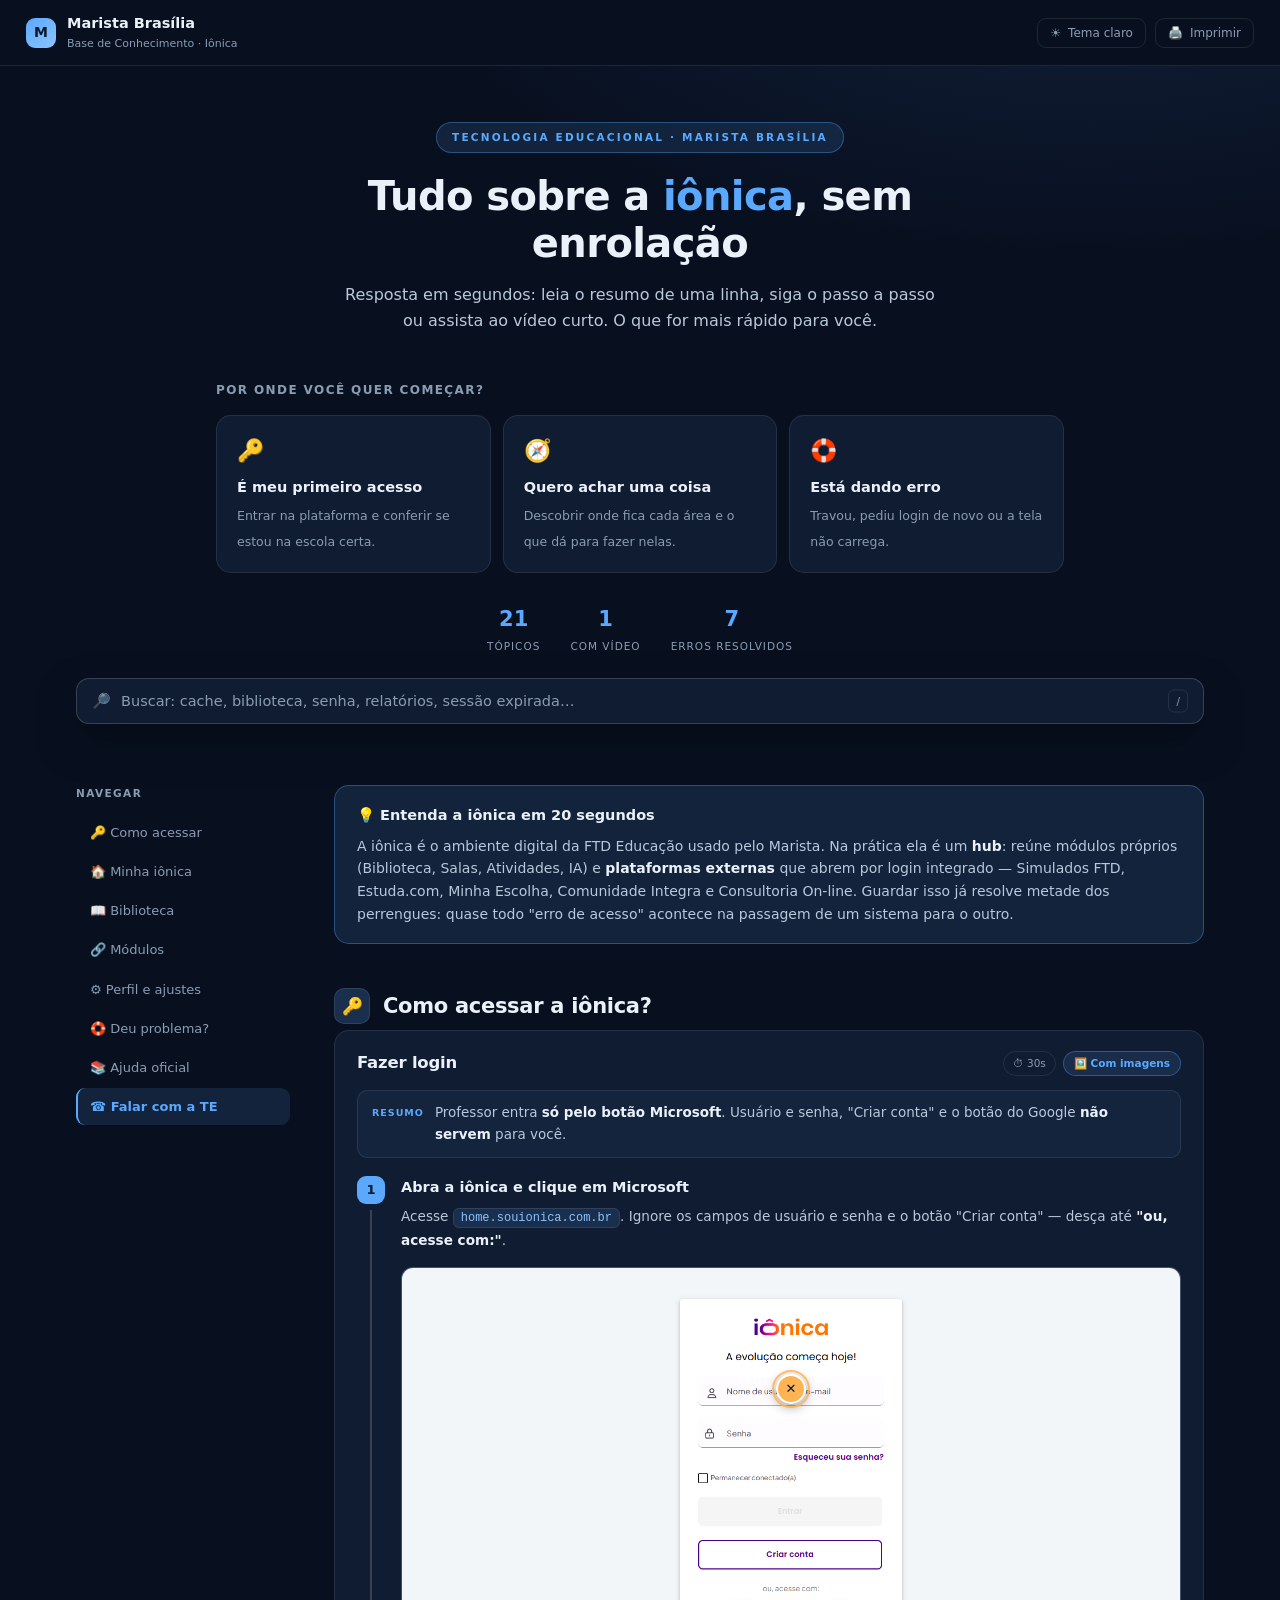
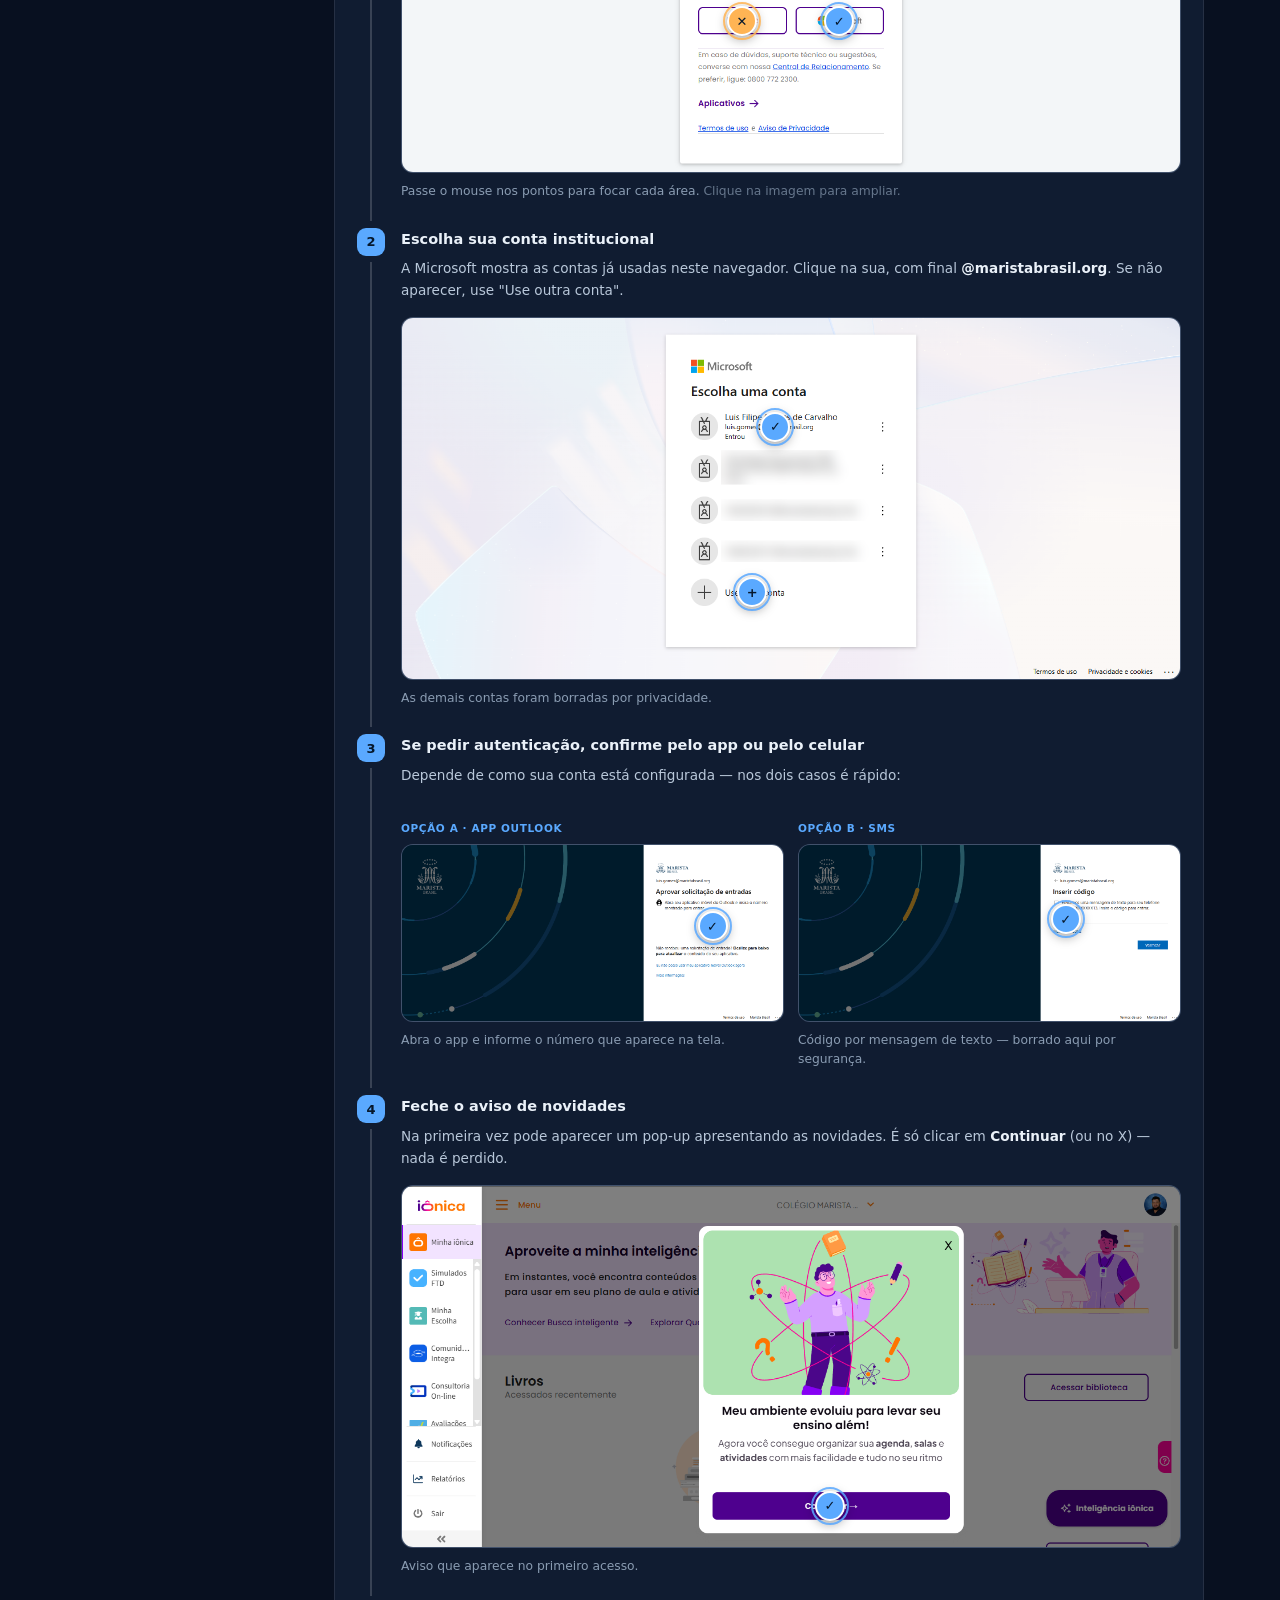
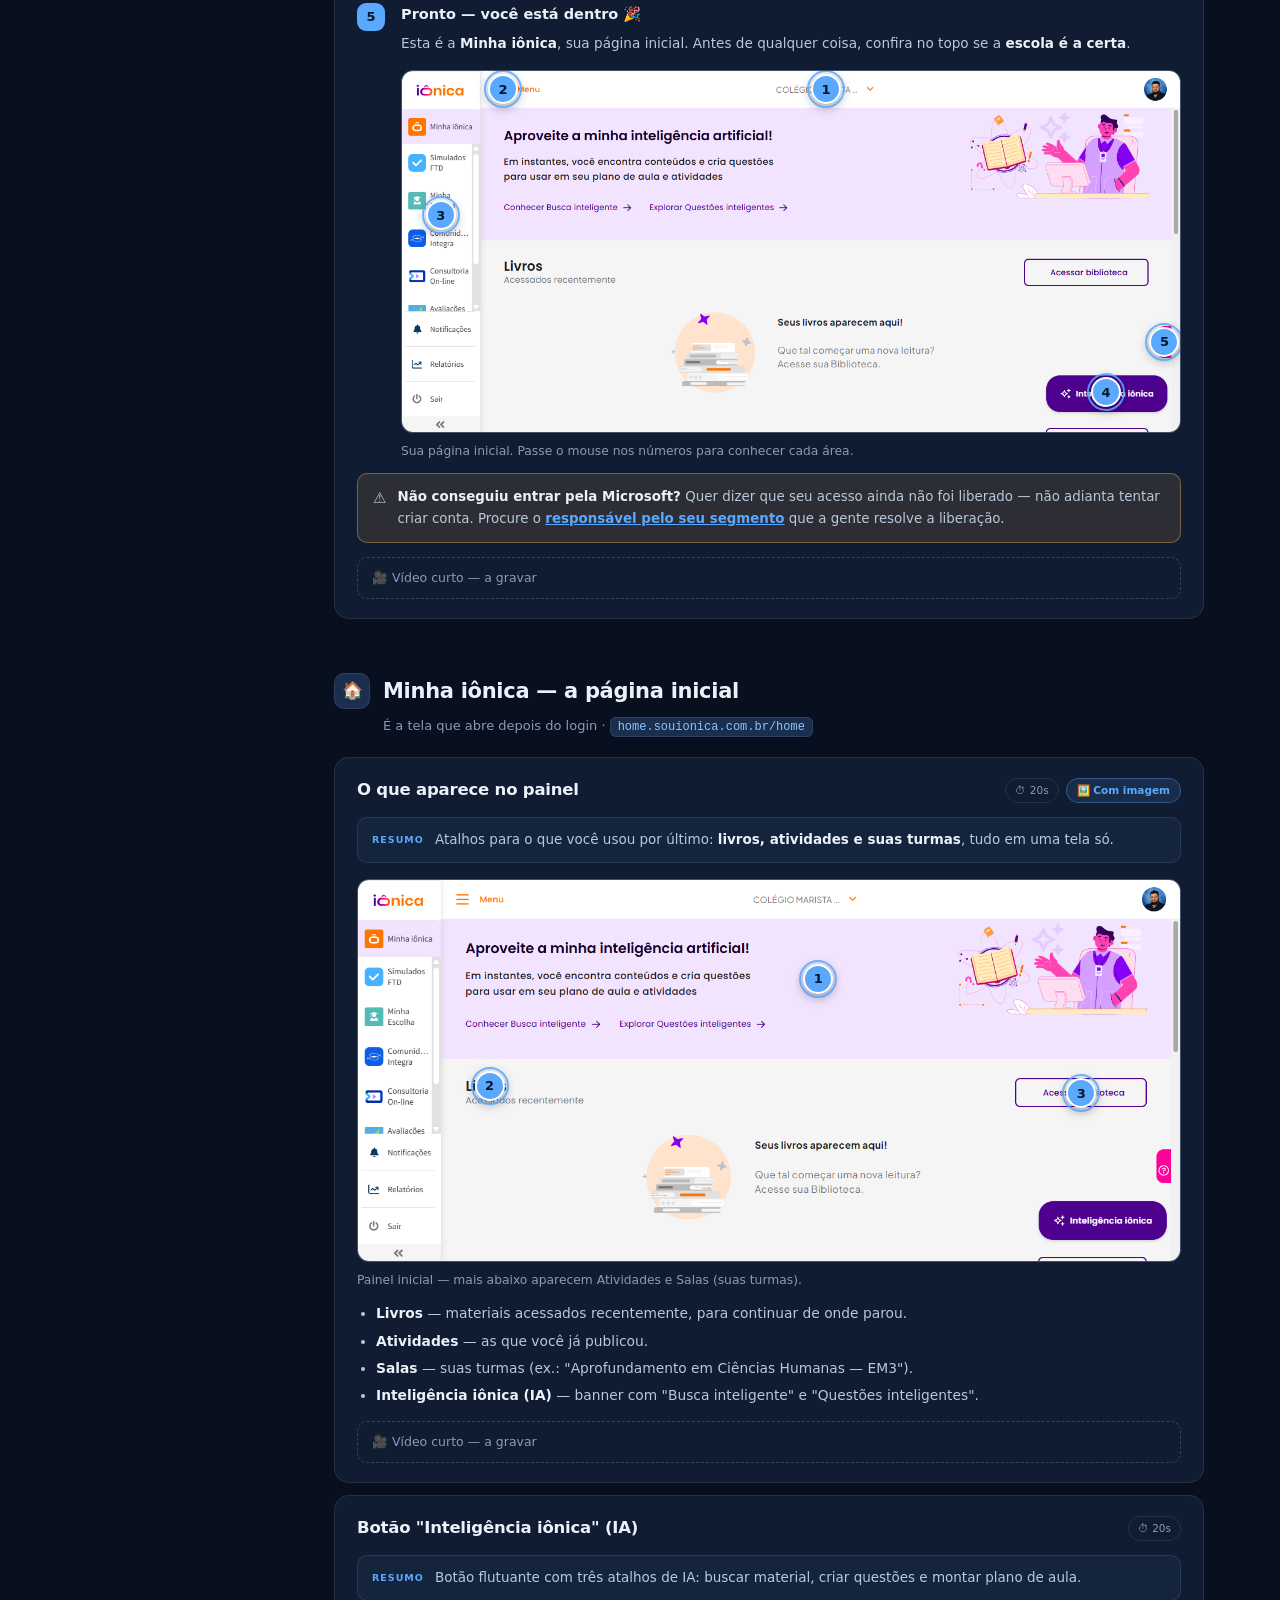
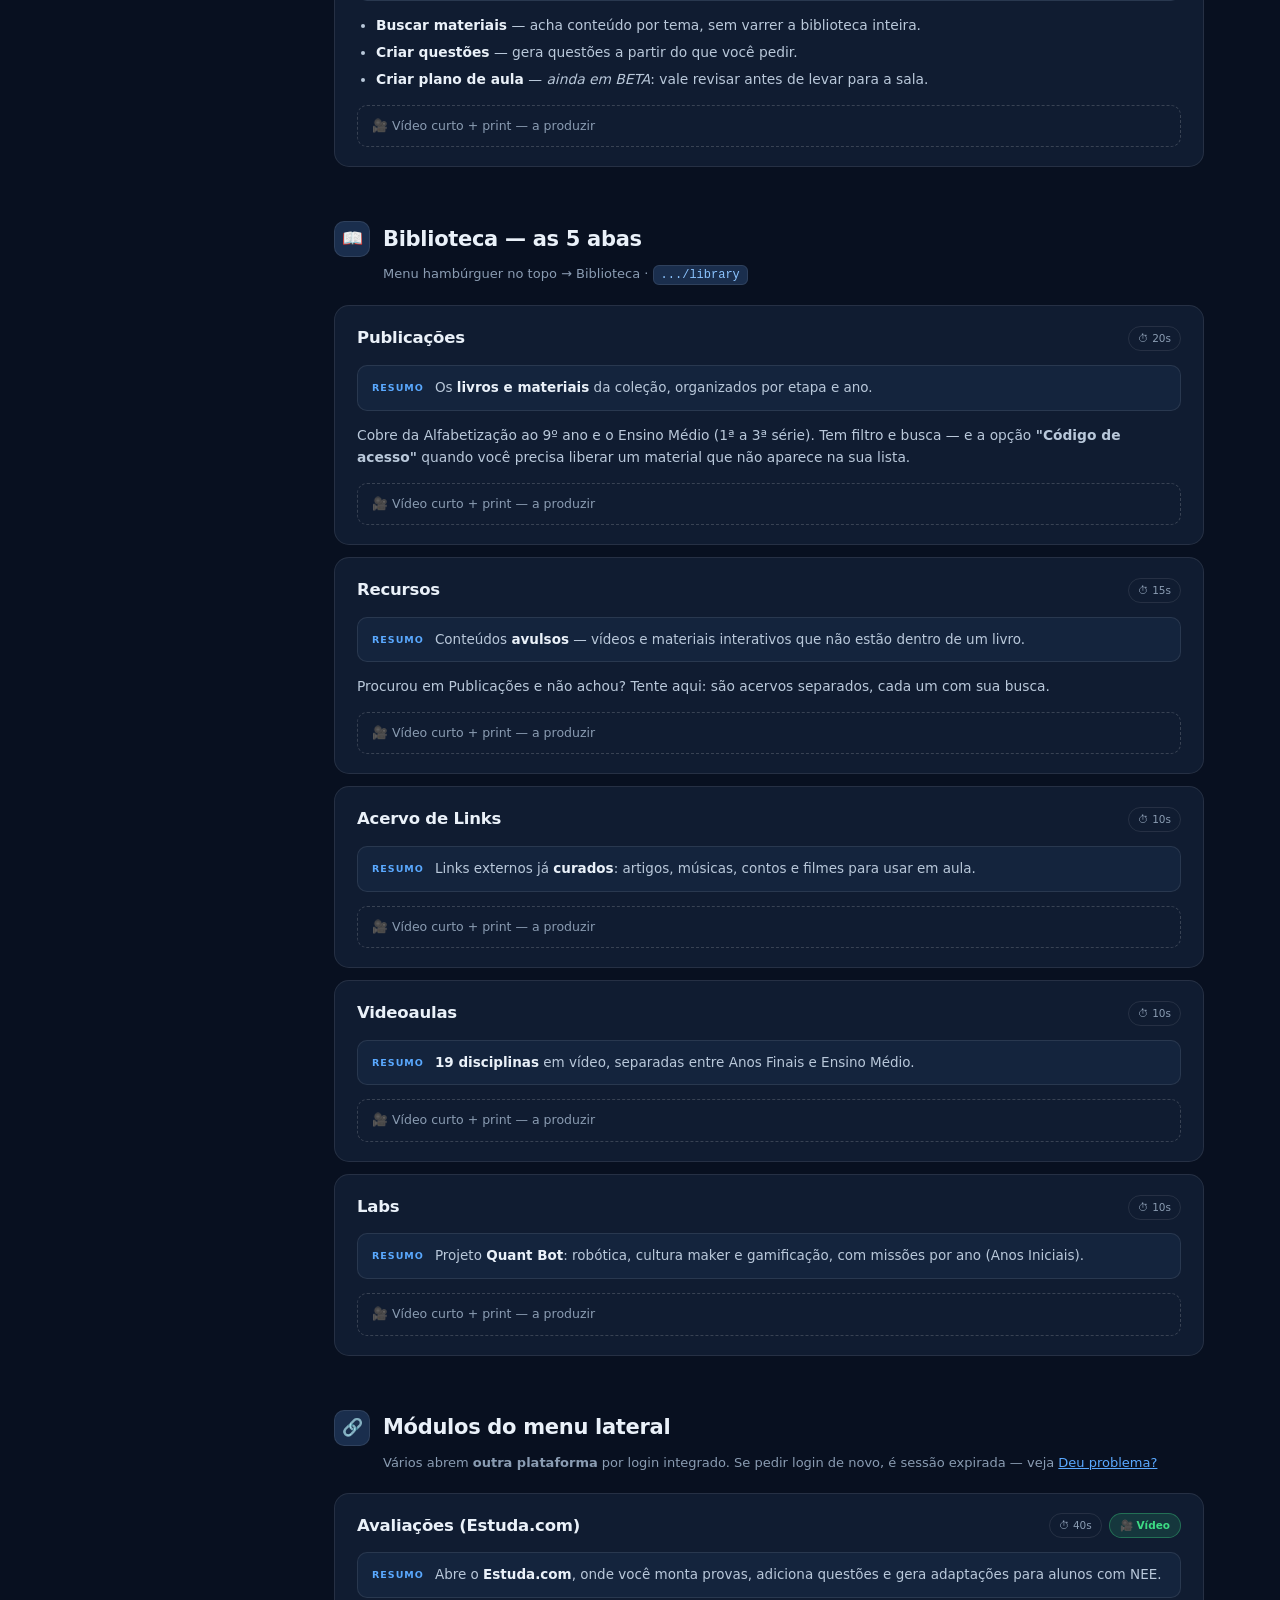
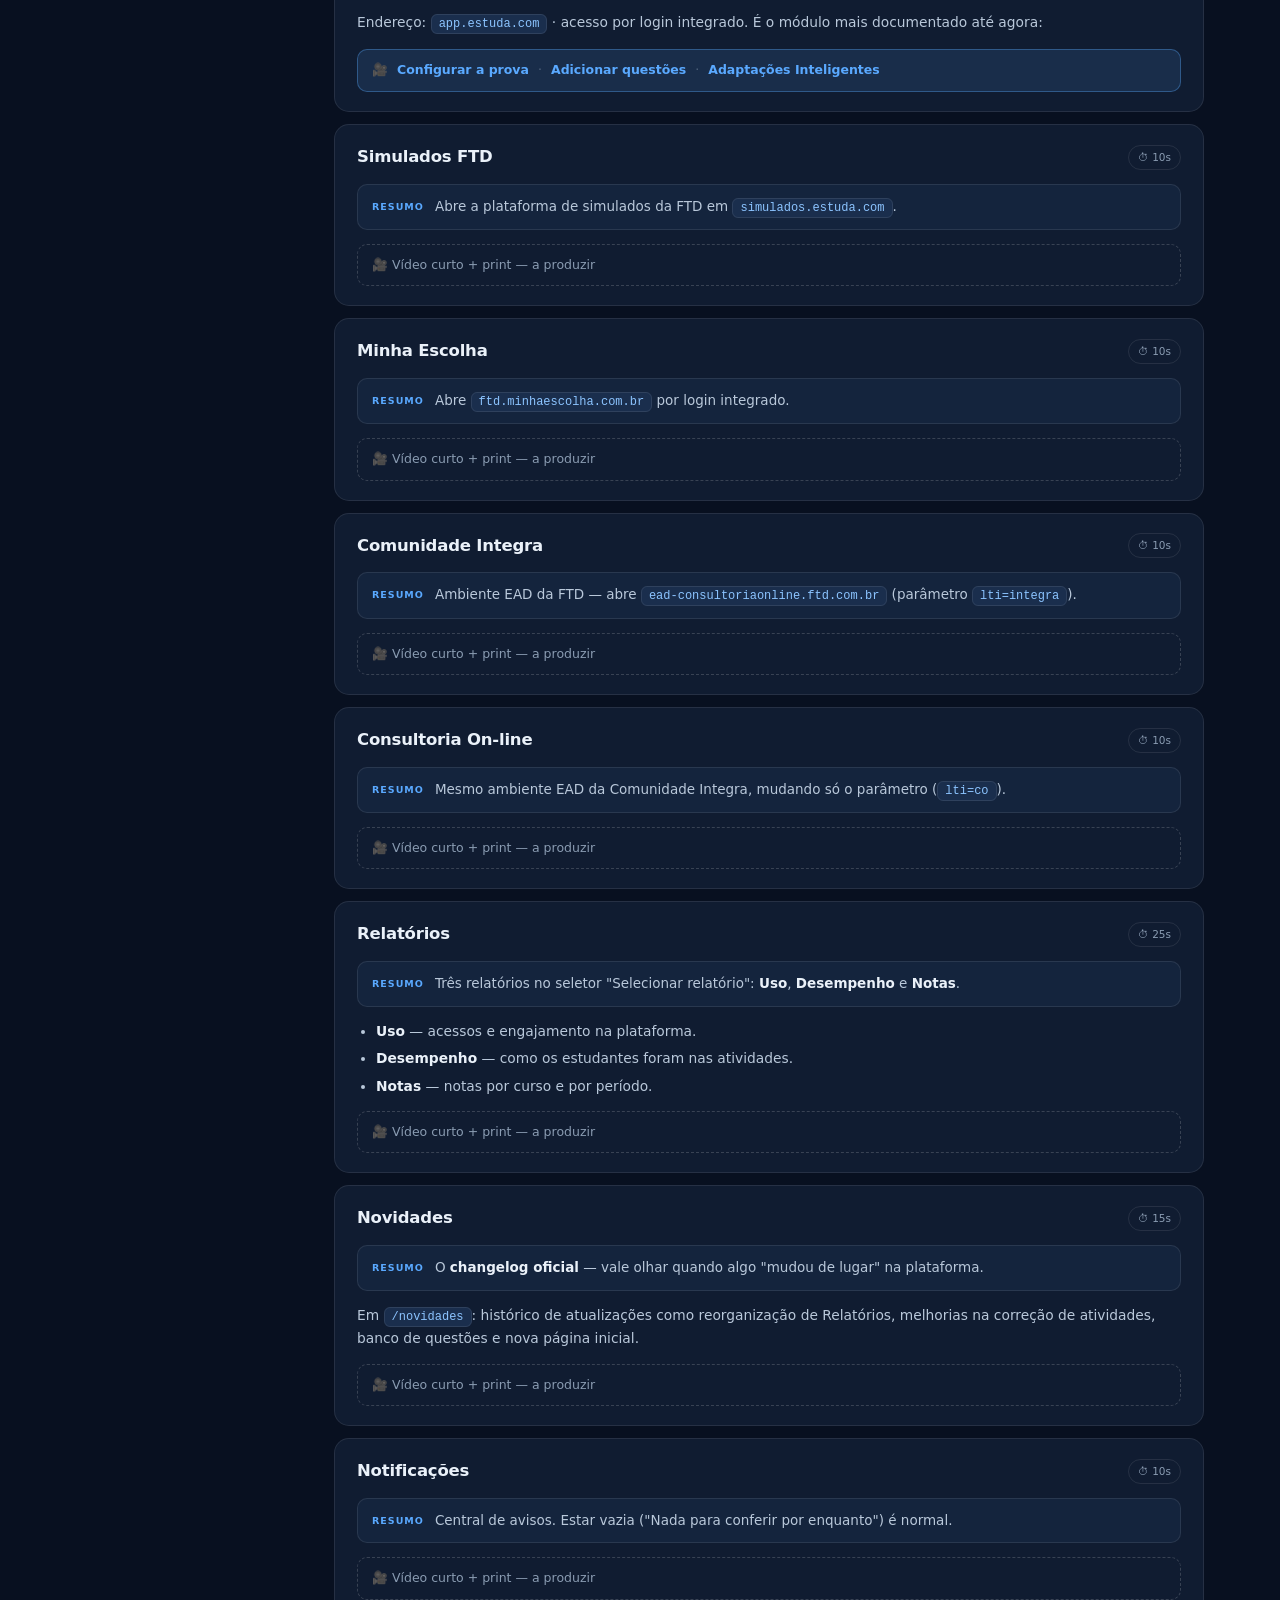
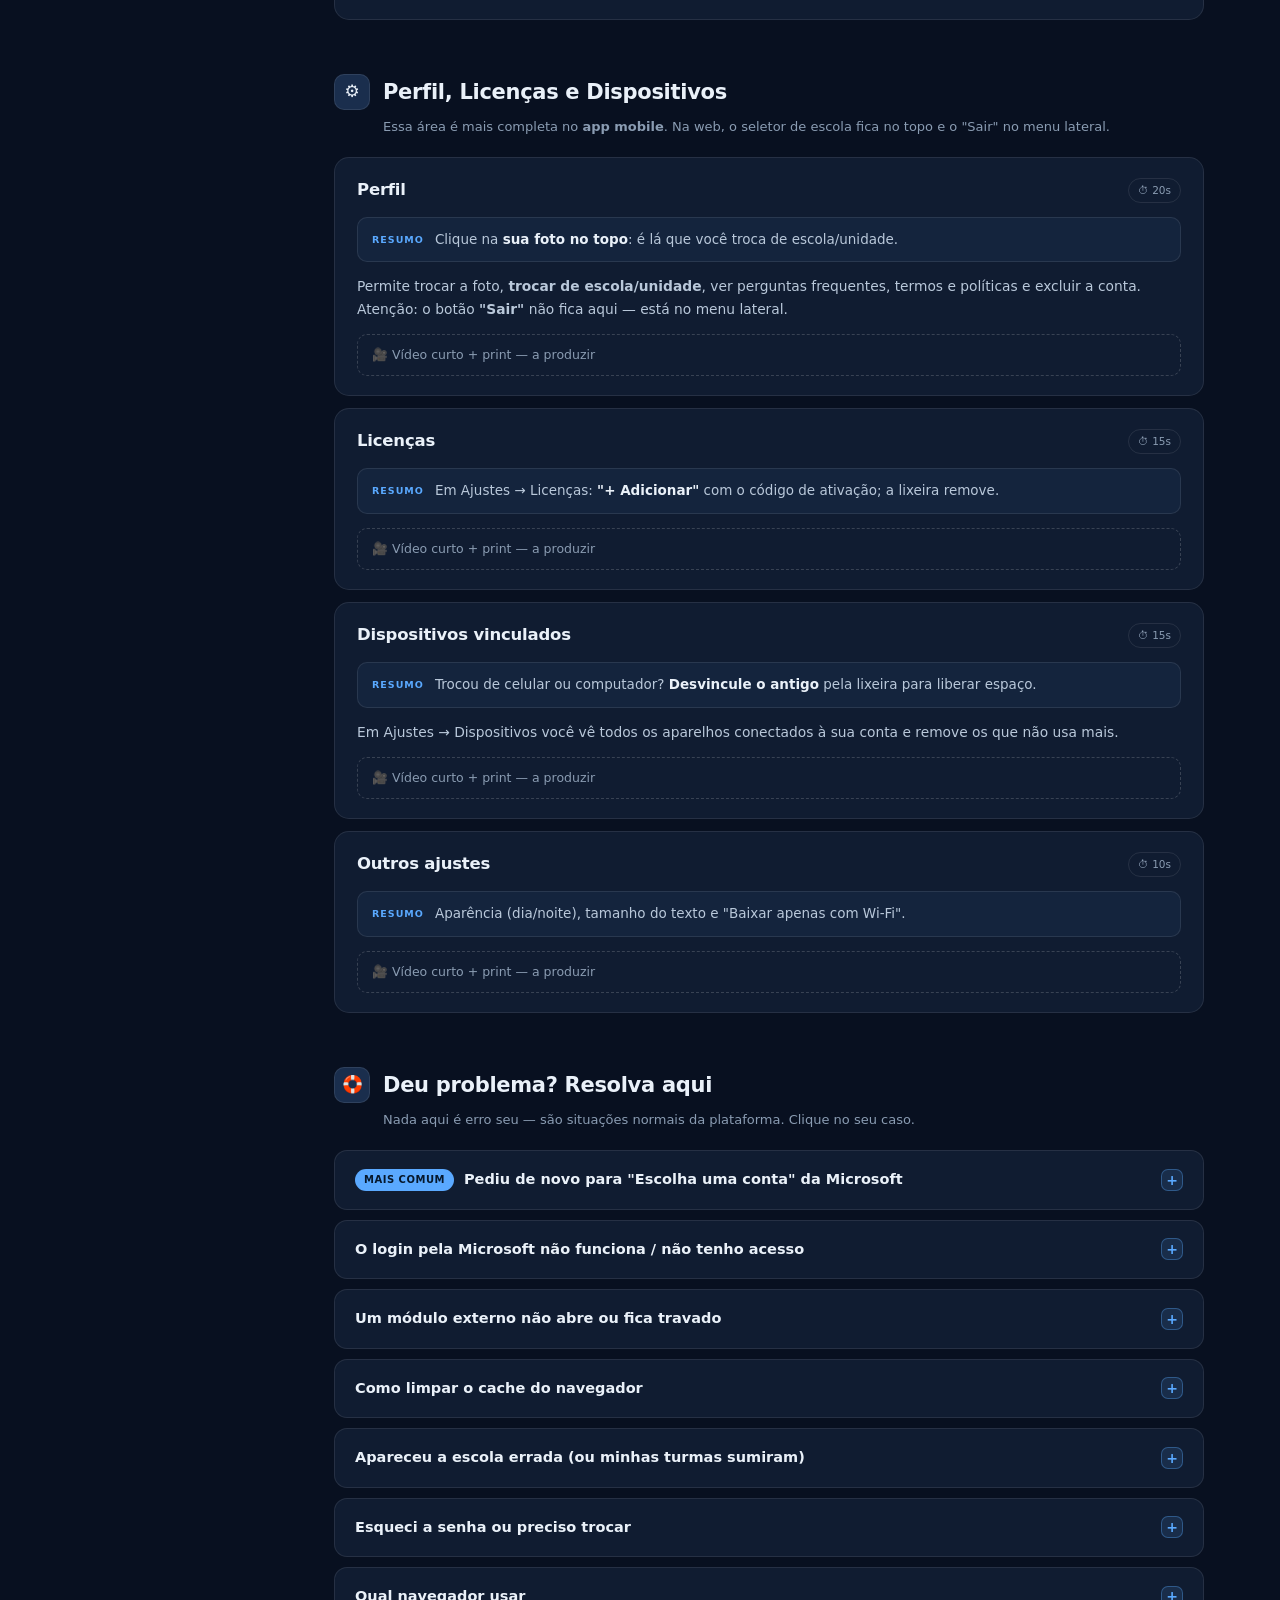
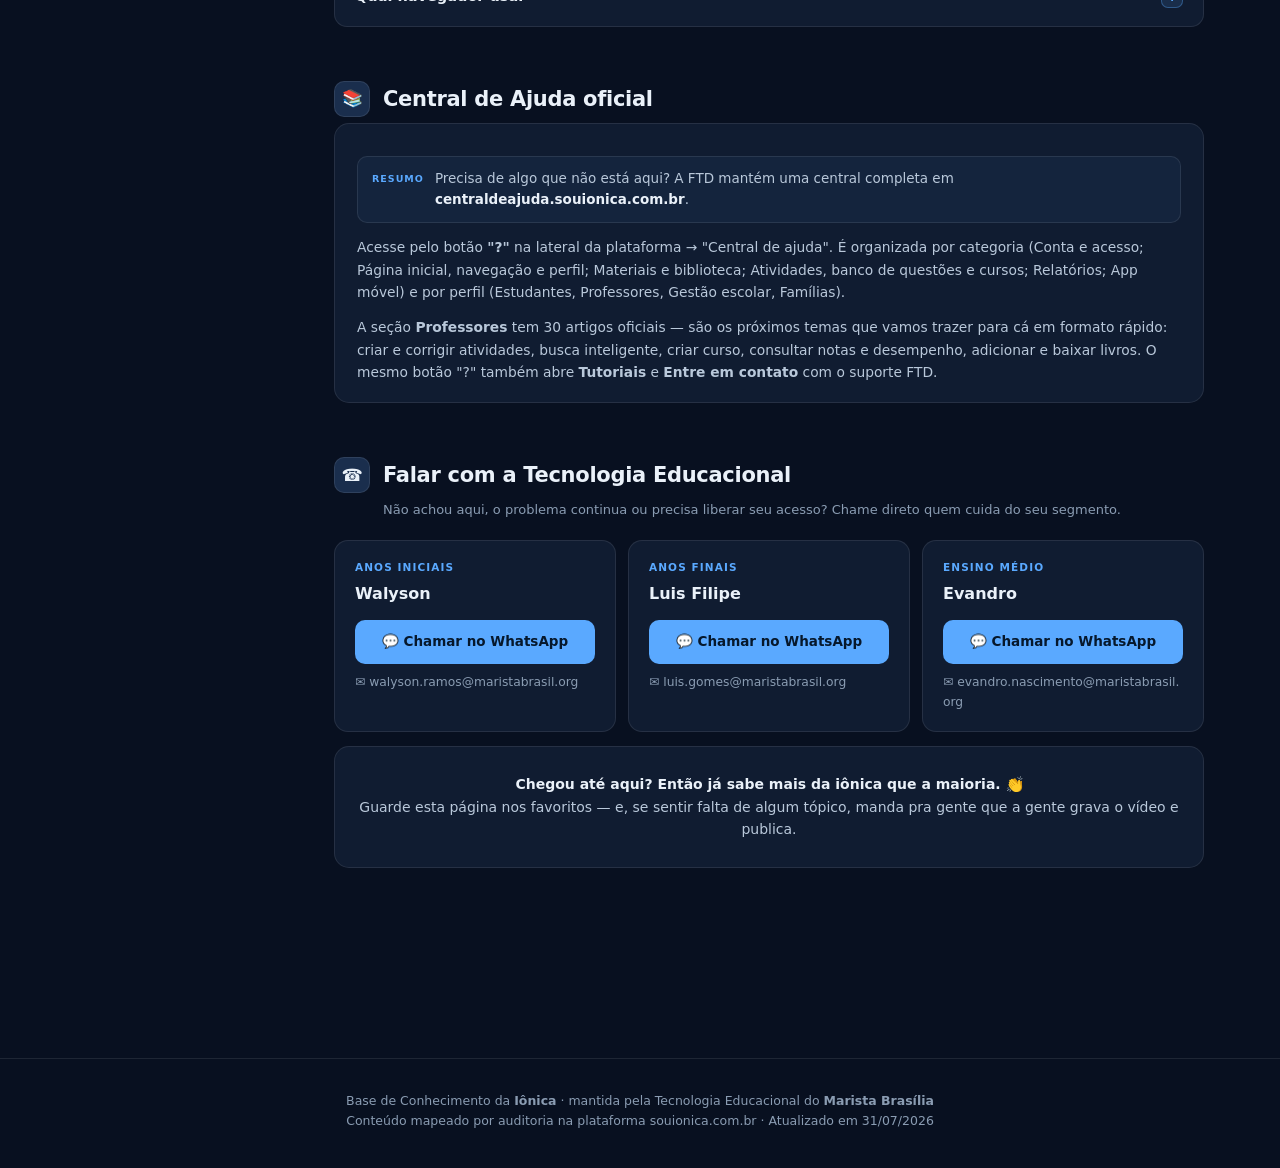
==== index.html @ 89446536 "Base de conhecimento da iônica — Marista Brasília Site estático (index.html + img/) com guia rápido " ====
<!DOCTYPE html>
<html lang="pt-br" data-theme="dark">
<head>
<meta charset="UTF-8">
<meta name="viewport" content="width=device-width, initial-scale=1.0">
<title>Base de Conhecimento — Iônica | Marista Brasília</title>
<meta name="description" content="Guia rápido da plataforma Iônica para professores do Marista Brasília: como acessar, o que tem em cada área e como resolver os problemas mais comuns.">
<meta property="og:title" content="Base de Conhecimento — Iônica | Marista Brasília">
<meta property="og:description" content="Resposta em segundos: resumo, passo a passo ou vídeo curto.">
<meta property="og:type" content="website">
<link rel="icon" href="data:image/svg+xml,<svg xmlns='http://www.w3.org/2000/svg' viewBox='0 0 100 100'><rect width='100' height='100' rx='22' fill='%235aa9ff'/><text y='72' x='50' font-size='58' text-anchor='middle' font-family='Arial' font-weight='bold' fill='%2306182c'>M</text></svg>">
<style>
  :root[data-theme="dark"]{
    --bg:#081020; --bg-glow:#12203a;
    --surface:#101c31; --surface-2:#14243d; --surface-3:#1a2e4d;
    --border:rgba(255,255,255,.09); --border-strong:rgba(255,255,255,.17);
    --text:#eaf1f9; --text-dim:#b9c8da; --muted:#8a9cb2;
    --accent:#5aa9ff; --accent-strong:#8cc4ff;
    --accent-soft:rgba(90,169,255,.12); --accent-line:rgba(90,169,255,.35);
    --ok:#3ddc84; --ok-soft:rgba(61,220,132,.14); --ok-line:rgba(61,220,132,.35);
    --warn:#ffb454; --warn-soft:rgba(255,180,84,.12); --warn-line:rgba(255,180,84,.38);
    --shadow:0 18px 40px rgba(0,0,0,.35); --on-accent:#06182c;
  }
  :root[data-theme="light"]{
    --bg:#eef3fa; --bg-glow:#dce9f8;
    --surface:#ffffff; --surface-2:#f6fafd; --surface-3:#e9f1fa;
    --border:#dae4f0; --border-strong:#bed0e4;
    --text:#0d2140; --text-dim:#33506f; --muted:#5c748f;
    --accent:#1a5fad; --accent-strong:#0f4a8f;
    --accent-soft:rgba(26,95,173,.09); --accent-line:rgba(26,95,173,.3);
    --ok:#0f7a45; --ok-soft:rgba(15,122,69,.1); --ok-line:rgba(15,122,69,.3);
    --warn:#a35b00; --warn-soft:rgba(163,91,0,.09); --warn-line:rgba(163,91,0,.3);
    --shadow:0 12px 30px rgba(19,48,86,.1); --on-accent:#ffffff;
  }

  *{box-sizing:border-box;}
  html{scroll-behavior:smooth;}
  body{
    margin:0; font-family:'Segoe UI',system-ui,-apple-system,'Helvetica Neue',Arial,sans-serif;
    background:var(--bg); background-image:radial-gradient(1100px 520px at 85% -8%, var(--bg-glow) 0%, transparent 62%);
    background-attachment:fixed; color:var(--text); line-height:1.62; -webkit-font-smoothing:antialiased;
  }
  a{color:var(--accent);}
  ::selection{background:var(--accent-soft);}
  .skip{position:absolute; left:-9999px; top:0; background:var(--accent); color:var(--on-accent); padding:10px 16px; border-radius:0 0 8px 0; z-index:200;}
  .skip:focus{left:0;}
  #progress{position:fixed; top:0; left:0; height:3px; width:0; background:linear-gradient(90deg,var(--accent),var(--accent-strong)); z-index:120; transition:width .1s linear;}

  /* TOPBAR */
  .topbar{position:sticky; top:0; z-index:80; display:flex; align-items:center; justify-content:space-between; gap:16px; padding:12px 26px; background:var(--bg); border-bottom:1px solid var(--border);}
  .brand{display:flex; align-items:center; gap:11px; font-weight:700; font-size:14.5px;}
  .brand .mark{width:30px; height:30px; border-radius:9px; flex-shrink:0; background:linear-gradient(140deg,var(--accent),var(--accent-strong)); display:flex; align-items:center; justify-content:center; color:var(--on-accent); font-size:14px; font-weight:800;}
  .brand small{display:block; font-weight:500; font-size:11px; color:var(--muted);}
  .topbar-right{display:flex; align-items:center; gap:9px;}
  .ghost-btn{display:inline-flex; align-items:center; gap:7px; background:transparent; border:1px solid var(--border); color:var(--muted); border-radius:9px; padding:7px 12px; font-size:12px; cursor:pointer; text-decoration:none; transition:.18s; font-family:inherit; white-space:nowrap;}
  .ghost-btn:hover{border-color:var(--accent-line); color:var(--text);}
  @media(max-width:700px){ .ghost-btn .lbl-txt{display:none;} }

  /* HERO */
  header.hero{padding:56px 26px 10px; text-align:center; max-width:820px; margin:0 auto;}
  .kicker{display:inline-block; font-size:10.5px; letter-spacing:2.2px; text-transform:uppercase; font-weight:700; color:var(--accent); border:1px solid var(--accent-line); padding:6px 15px; border-radius:30px; background:var(--accent-soft); margin-bottom:20px;}
  h1.title{font-size:clamp(28px,4.4vw,40px); line-height:1.18; margin:0 0 14px; letter-spacing:-.6px; font-weight:750;}
  h1.title em{font-style:normal; color:var(--accent);}
  .subtitle{color:var(--text-dim); font-size:16px; max-width:590px; margin:0 auto;}

  .triage{max-width:900px; margin:38px auto 0; padding:0 26px;}
  .triage-q{font-size:12px; text-transform:uppercase; letter-spacing:1.4px; color:var(--muted); font-weight:700; margin-bottom:14px;}
  .triage-grid{display:grid; grid-template-columns:repeat(3,1fr); gap:12px;}
  @media(max-width:760px){.triage-grid{grid-template-columns:1fr;}}
  .triage-card{display:block; text-align:left; text-decoration:none; cursor:pointer; background:var(--surface); border:1px solid var(--border); border-radius:15px; padding:18px 20px; transition:.18s; font-family:inherit; color:var(--text);}
  .triage-card:hover{border-color:var(--accent); transform:translateY(-2px); box-shadow:var(--shadow);}
  .triage-card .ico{font-size:22px; display:block; margin-bottom:9px;}
  .triage-card b{display:block; font-size:14.5px; margin-bottom:3px;}
  .triage-card span{font-size:12.5px; color:var(--muted); line-height:1.5;}
  .stats{display:flex; gap:30px; justify-content:center; margin:34px auto 0; flex-wrap:wrap;}
  .stat{text-align:center;}
  .stat b{display:block; font-size:21px; font-weight:750; color:var(--accent); line-height:1.2;}
  .stat span{font-size:10.5px; color:var(--muted); text-transform:uppercase; letter-spacing:1px;}

  /* SEARCH */
  .search-sticky{position:sticky; top:55px; z-index:70; padding:20px 0 12px; background:var(--bg); border-bottom:1px solid transparent;}
  .search-sticky.stuck{border-bottom-color:var(--border);}
  .search-inner{max-width:1180px; margin:0 auto; padding:0 26px; position:relative;}
  #search{width:100%; padding:14px 46px 14px 44px; border-radius:13px; border:1px solid var(--border-strong); background:var(--surface); color:var(--text); font-size:14.5px; font-family:inherit; outline:none; transition:.18s; box-shadow:var(--shadow);}
  #search::placeholder{color:var(--muted);}
  #search:focus{border-color:var(--accent); box-shadow:0 0 0 3px var(--accent-soft);}
  .search-icon{position:absolute; left:42px; top:50%; transform:translateY(-50%); font-size:15px; opacity:.6; pointer-events:none;}
  .search-hint{position:absolute; right:42px; top:50%; transform:translateY(-50%); font-size:10.5px; color:var(--muted); border:1px solid var(--border); border-radius:6px; padding:2px 7px; pointer-events:none;}
  .search-status{max-width:1180px; margin:8px auto 0; padding:0 26px; font-size:12.5px; color:var(--muted); min-height:18px;}

  /* LAYOUT */
  .layout{max-width:1180px; margin:22px auto 0; padding:0 26px 110px; display:grid; grid-template-columns:214px 1fr; gap:44px; align-items:start;}
  @media(max-width:900px){.layout{grid-template-columns:1fr; gap:0;}}
  nav.sidenav{position:sticky; top:138px;}
  @media(max-width:900px){
    nav.sidenav{position:static; margin-bottom:34px; display:grid; grid-template-columns:repeat(2,1fr); gap:8px;}
    nav.sidenav .nav-label{display:none;}
  }
  .nav-label{font-size:10.5px; text-transform:uppercase; letter-spacing:1.4px; color:var(--muted); font-weight:700; margin-bottom:12px;}
  nav.sidenav a{display:flex; align-items:center; gap:9px; padding:8px 12px; border-radius:9px; text-decoration:none; color:var(--muted); font-size:13px; transition:.16s; margin-bottom:2px; border-left:2px solid transparent;}
  nav.sidenav a:hover{color:var(--text); background:var(--surface);}
  nav.sidenav a.active{color:var(--accent); background:var(--accent-soft); border-left-color:var(--accent); font-weight:600;}
  @media(max-width:900px){ nav.sidenav a{background:var(--surface); border:1px solid var(--border); border-left-width:1px; justify-content:center; text-align:center; font-size:12px; margin:0;} }

  .callout{background:var(--accent-soft); border:1px solid var(--accent-line); border-radius:15px; padding:18px 22px; font-size:14px; margin-bottom:44px; color:var(--text-dim);}
  .callout b{color:var(--text);}
  .callout .ttl{display:flex; align-items:center; gap:8px; font-weight:700; color:var(--text); margin-bottom:7px; font-size:14.5px;}

  /* SECTIONS */
  section.topic-group{margin-bottom:54px; scroll-margin-top:150px;}
  .group-head{display:flex; align-items:center; gap:13px; margin-bottom:6px;}
  .group-head .badge{width:36px; height:36px; border-radius:10px; flex-shrink:0; background:var(--surface-3); border:1px solid var(--border); display:flex; align-items:center; justify-content:center; font-size:17px;}
  .group-head h2{margin:0; font-size:21px; letter-spacing:-.3px; font-weight:700;}
  .group-sub{color:var(--muted); font-size:13px; margin:6px 0 20px 49px;}
  @media(max-width:640px){.group-sub{margin-left:0;}}

  /* ENTRY */
  .entry{background:var(--surface); border:1px solid var(--border); border-radius:15px; padding:19px 22px; margin-bottom:12px; transition:.18s; scroll-margin-top:150px; position:relative;}
  .entry:hover{border-color:var(--border-strong);}
  .entry:target{border-color:var(--accent); box-shadow:0 0 0 3px var(--accent-soft);}
  .entry-top{display:flex; align-items:center; justify-content:space-between; gap:12px; flex-wrap:wrap;}
  .entry-top h3{margin:0; font-size:16.5px; font-weight:650; letter-spacing:-.2px; display:flex; align-items:center; gap:8px;}
  .anchor{opacity:0; text-decoration:none; color:var(--muted); font-size:13px; transition:.15s; font-weight:400; cursor:pointer;}
  .entry:hover .anchor{opacity:.5;}
  .anchor:hover{opacity:1 !important; color:var(--accent);}
  .meta-tags{display:flex; align-items:center; gap:7px; flex-wrap:wrap;}
  .time{font-size:10.5px; color:var(--muted); border:1px solid var(--border); border-radius:20px; padding:3px 9px; white-space:nowrap;}
  .status{font-size:10px; font-weight:700; padding:3px 9px; border-radius:20px; white-space:nowrap; text-transform:uppercase; letter-spacing:.5px; background:var(--ok-soft); color:var(--ok); border:1px solid var(--ok-line);}
  .status.video{background:var(--accent-soft); color:var(--accent); border-color:var(--accent-line);}
  .status.img{background:var(--accent-soft); color:var(--accent); border-color:var(--accent-line);}
  /* chip de formato: diz o que a pessoa vai encontrar, não status interno */
  .fmt{font-size:10.5px; font-weight:650; padding:3px 10px; border-radius:20px; white-space:nowrap; background:var(--accent-soft); color:var(--accent); border:1px solid var(--accent-line);}
  .fmt.vid{background:var(--ok-soft); color:var(--ok); border-color:var(--ok-line);}

  /* ---------- FLUXO PASSO A PASSO COM IMAGEM ---------- */
  .flow{margin:18px 0 0; counter-reset:fl;}
  .flow-step{position:relative; padding:0 0 24px 44px; counter-increment:fl;}
  .flow-step:last-child{padding-bottom:0;}
  .flow-step::before{
    content:counter(fl); position:absolute; left:0; top:0; width:28px; height:28px; border-radius:9px;
    background:var(--accent); color:var(--on-accent); font-size:13px; font-weight:800;
    display:flex; align-items:center; justify-content:center; z-index:2;
  }
  .flow-step:not(:last-child)::after{content:''; position:absolute; left:13px; top:34px; bottom:4px; width:2px; background:var(--border-strong);}
  .flow-step h4{margin:3px 0 6px; font-size:14.5px; font-weight:650; color:var(--text);}
  .flow-step p{margin:0; font-size:13.6px; color:var(--text-dim);}
  .flow-step p b{color:var(--text);}
  .flow-alt{display:grid; grid-template-columns:1fr 1fr; gap:14px; margin-top:12px;}
  @media(max-width:720px){.flow-alt{grid-template-columns:1fr;} .flow-step{padding-left:38px;}}
  .alt-tag{display:inline-block; font-size:10.5px; font-weight:700; letter-spacing:.6px; text-transform:uppercase; color:var(--accent); margin-bottom:7px;}
  .top1{font-size:10px; font-weight:700; padding:3px 9px; border-radius:20px; white-space:nowrap; text-transform:uppercase; letter-spacing:.5px; background:var(--accent); color:var(--on-accent);}

  .tldr{display:flex; gap:11px; align-items:flex-start; margin:13px 0 0; padding:11px 14px; border-radius:10px; background:var(--surface-2); border:1px solid var(--border); font-size:13.5px; color:var(--text-dim);}
  .tldr .lbl{font-size:9.5px; font-weight:800; letter-spacing:1px; text-transform:uppercase; color:var(--accent); flex-shrink:0; padding-top:3px;}
  .tldr b{color:var(--text);}

  .warn-box{display:flex; gap:11px; align-items:flex-start; margin:13px 0 0; padding:12px 15px; border-radius:10px; background:var(--warn-soft); border:1px solid var(--warn-line); font-size:13.4px; color:var(--text-dim);}
  .warn-box .ic{font-size:15px; flex-shrink:0;}
  .warn-box b{color:var(--text);}
  .warn-box a{font-weight:600;}

  .steps{list-style:none; counter-reset:st; padding:0; margin:14px 0 0;}
  .steps li{counter-increment:st; position:relative; padding:0 0 11px 34px; font-size:13.8px; color:var(--text-dim);}
  .steps li:last-child{padding-bottom:0;}
  .steps li::before{content:counter(st); position:absolute; left:0; top:1px; width:22px; height:22px; border-radius:7px; font-size:11px; font-weight:700; background:var(--accent-soft); color:var(--accent); border:1px solid var(--accent-line); display:flex; align-items:center; justify-content:center;}
  .steps b, .bullets b{color:var(--text);}
  .bullets{margin:13px 0 0; padding-left:19px; font-size:13.8px; color:var(--text-dim);}
  .bullets li{margin-bottom:5px;}
  .bullets li:last-child{margin-bottom:0;}
  .prose{margin:13px 0 0; font-size:13.8px; color:var(--text-dim);}

  code.path{font-family:ui-monospace,'SF Mono',Menlo,Consolas,monospace; font-size:12px; background:var(--surface-3); padding:2px 7px; border-radius:6px; color:var(--accent-strong); border:1px solid var(--border); white-space:nowrap;}

  /* ---------- IMAGEM COM ÁREAS DE FOCO ---------- */
  .shot{margin:16px 0 0;}
  .shot-frame{
    position:relative; border-radius:12px; overflow:hidden; border:1px solid var(--border-strong);
    background:var(--surface-3); line-height:0; cursor:zoom-in;
  }
  .shot-frame img{width:100%; height:auto; display:block;}
  /* holofote: escurece tudo menos o ponto ativo */
  .shot-frame .spot{
    position:absolute; inset:0; pointer-events:none; opacity:0; transition:opacity .28s ease;
    background:radial-gradient(ellipse 13% 11% at var(--sx,50%) var(--sy,50%),
      rgba(0,0,0,0) 0%, rgba(0,0,0,0) 62%, rgba(4,12,24,.74) 100%);
  }
  .shot-frame.focused .spot{opacity:1;}
  .hot{
    position:absolute; left:var(--x); top:var(--y); transform:translate(-50%,-50%);
    width:30px; height:30px; border-radius:50%; cursor:pointer; z-index:3; padding:0;
    background:var(--accent); color:var(--on-accent); border:2px solid #fff;
    font-size:13px; font-weight:800; font-family:inherit; line-height:1;
    display:flex; align-items:center; justify-content:center;
    box-shadow:0 3px 12px rgba(0,0,0,.4); transition:transform .18s;
  }
  .hot::before{
    content:''; position:absolute; inset:-6px; border-radius:50%;
    border:2px solid var(--accent); opacity:.85; animation:ping 2.1s cubic-bezier(0,0,.2,1) infinite;
  }
  .hot.warn{background:var(--warn); border-color:#fff;}
  .hot.warn::before{border-color:var(--warn);}
  .hot:hover, .hot:focus-visible{transform:translate(-50%,-50%) scale(1.15); outline:none;}
  .hot:hover::before, .hot:focus-visible::before{animation:none; opacity:0;}
  @keyframes ping{0%{transform:scale(1); opacity:.85;} 70%{transform:scale(1.9); opacity:0;} 100%{opacity:0;}}
  .hot .tip{
    position:absolute; bottom:calc(100% + 12px); left:50%; transform:translateX(-50%) translateY(4px);
    background:var(--text); color:var(--bg); padding:7px 12px; border-radius:8px;
    font-size:12px; font-weight:600; line-height:1.4; white-space:normal; width:max-content; max-width:230px;
    opacity:0; pointer-events:none; transition:.2s; text-align:center; box-shadow:0 6px 20px rgba(0,0,0,.35);
  }
  .hot .tip::after{content:''; position:absolute; top:100%; left:50%; transform:translateX(-50%); border:6px solid transparent; border-top-color:var(--text);}
  .hot:hover .tip, .hot:focus-visible .tip{opacity:1; transform:translateX(-50%) translateY(0);}
  .shot figcaption{margin-top:9px; font-size:12.3px; color:var(--muted); line-height:1.5;}
  .shot figcaption .zoomhint{opacity:.7;}

  /* lightbox */
  #lightbox{
    position:fixed; inset:0; z-index:150; background:rgba(4,10,20,.93); backdrop-filter:blur(4px);
    display:flex; align-items:center; justify-content:center; padding:36px;
    opacity:0; pointer-events:none; transition:.24s;
  }
  #lightbox.show{opacity:1; pointer-events:auto;}
  #lightbox img{max-width:100%; max-height:100%; border-radius:10px; box-shadow:0 30px 70px rgba(0,0,0,.6);}
  #lightbox .close{position:absolute; top:20px; right:26px; background:transparent; border:1px solid rgba(255,255,255,.3); color:#fff; width:38px; height:38px; border-radius:10px; font-size:18px; cursor:pointer; font-family:inherit;}
  #lightbox .close:hover{border-color:#fff;}

  .video-row{display:flex; align-items:center; gap:9px; margin-top:14px; padding:10px 14px; border-radius:10px; background:transparent; border:1px dashed var(--border-strong); font-size:12.5px; color:var(--muted); flex-wrap:wrap;}
  .video-row.ready{border-style:solid; border-color:var(--accent-line); background:var(--accent-soft); color:var(--text-dim);}
  .video-row a{color:var(--accent); text-decoration:none; font-weight:600; border-bottom:1px solid transparent;}
  .video-row a:hover{border-bottom-color:var(--accent);}
  .sep{opacity:.35;}

  /* FAQ */
  .faq{background:var(--surface); border:1px solid var(--border); border-radius:13px; padding:2px 20px; margin-bottom:10px; transition:.18s;}
  .faq:hover{border-color:var(--border-strong);}
  .faq[open]{border-color:var(--accent-line); background:var(--surface-2);}
  .faq.solved{border-color:var(--ok-line); background:var(--ok-soft);}
  .faq summary{cursor:pointer; font-weight:600; font-size:14.5px; list-style:none; display:flex; justify-content:space-between; align-items:center; gap:14px; padding:15px 0;}
  .faq summary::-webkit-details-marker{display:none;}
  .faq summary:focus-visible{outline:2px solid var(--accent); outline-offset:3px; border-radius:6px;}
  .summary-left{display:flex; align-items:center; gap:10px; flex-wrap:wrap;}
  .faq .chev{width:22px; height:22px; border-radius:7px; flex-shrink:0; background:var(--accent-soft); color:var(--accent); border:1px solid var(--accent-line); display:flex; align-items:center; justify-content:center; font-size:14px; transition:.2s;}
  .faq[open] .chev{transform:rotate(45deg);}
  .faq .body{padding:0 0 16px; font-size:13.6px; color:var(--text-dim);}
  .faq .body ol{padding-left:19px; margin:0;}
  .faq .body ol li{margin-bottom:6px;}
  .faq .body p{margin:0 0 8px;}
  .faq .body p:last-of-type{margin-bottom:0;}
  .faq .body b{color:var(--text);}
  .resolve{display:flex; align-items:center; gap:10px; flex-wrap:wrap; margin-top:15px; padding-top:13px; border-top:1px solid var(--border); font-size:12.5px; color:var(--muted);}
  .btn-solve{background:var(--ok-soft); border:1px solid var(--ok-line); color:var(--ok); border-radius:8px; padding:6px 13px; font-size:12.5px; font-weight:600; cursor:pointer; font-family:inherit; transition:.16s;}
  .btn-solve:hover{background:var(--ok); color:var(--on-accent);}
  .btn-help{background:transparent; border:1px solid var(--border-strong); color:var(--text-dim); border-radius:8px; padding:6px 13px; font-size:12.5px; cursor:pointer; font-family:inherit; text-decoration:none; transition:.16s;}
  .btn-help:hover{border-color:var(--accent); color:var(--accent);}
  .solved-msg{color:var(--ok); font-weight:600;}

  /* CONTATO */
  .contact-grid{display:grid; grid-template-columns:repeat(3,1fr); gap:12px;}
  @media(max-width:820px){.contact-grid{grid-template-columns:1fr;}}
  .contact-card{background:var(--surface); border:1px solid var(--border); border-radius:14px; padding:18px 20px; transition:.18s;}
  .contact-card:hover{border-color:var(--accent-line);}
  .contact-card .seg{font-size:10.5px; text-transform:uppercase; letter-spacing:1.1px; color:var(--accent); font-weight:700; margin-bottom:5px;}
  .contact-card .nm{font-size:16px; font-weight:650; margin-bottom:13px;}
  .wa-btn{display:flex; align-items:center; justify-content:center; gap:8px; background:var(--accent); color:var(--on-accent); border-radius:10px; padding:11px 14px; font-size:13.5px; font-weight:650; text-decoration:none; margin-bottom:9px; transition:.16s;}
  .wa-btn:hover{filter:brightness(1.08); transform:translateY(-1px);}
  .mail-lnk{display:flex; align-items:center; gap:7px; font-size:12.3px; color:var(--muted); text-decoration:none; word-break:break-all;}
  .mail-lnk:hover{color:var(--accent);}
  .closing{text-align:center; background:var(--surface); border:1px solid var(--border); border-radius:15px; padding:26px 24px; margin-top:14px; font-size:14px; color:var(--text-dim);}
  .closing b{color:var(--text);}

  footer{text-align:center; padding:32px 26px 44px; color:var(--muted); font-size:12.5px; border-top:1px solid var(--border); margin-top:26px;}
  footer a{color:var(--accent); text-decoration:none;}
  .totop{position:fixed; right:24px; bottom:24px; z-index:90; width:42px; height:42px; border-radius:12px; cursor:pointer; background:var(--surface); border:1px solid var(--border-strong); color:var(--text); font-size:16px; display:flex; align-items:center; justify-content:center; box-shadow:var(--shadow); opacity:0; pointer-events:none; transition:.22s; font-family:inherit;}
  .totop.show{opacity:1; pointer-events:auto;}
  .totop:hover{border-color:var(--accent); color:var(--accent);}
  .hidden{display:none !important;}
  .no-results{text-align:center; padding:44px 20px; color:var(--muted); font-size:14px;}
  #toast{position:fixed; left:50%; bottom:28px; transform:translate(-50%,20px); background:var(--accent); color:var(--on-accent); padding:10px 20px; border-radius:10px; font-size:13px; font-weight:600; z-index:160; opacity:0; pointer-events:none; transition:.25s; box-shadow:var(--shadow);}
  #toast.show{opacity:1; transform:translate(-50%,0);}

  @media(prefers-reduced-motion:reduce){*{transition:none !important; animation:none !important; scroll-behavior:auto !important;}}

  @media print{
    body{background:#fff; color:#000;}
    .topbar,.search-sticky,.search-status,nav.sidenav,.totop,.triage,.stats,#progress,#toast,#lightbox,.resolve,.video-row:not(.ready){display:none !important;}
    .layout{display:block; padding:0; max-width:100%;}
    .entry,.faq,.callout,.contact-card,.closing,.shot-frame{border:1px solid #ccc !important; background:#fff !important; break-inside:avoid; box-shadow:none !important;}
    .hot{background:#000 !important; color:#fff !important;}
    .hot::before,.spot{display:none !important;}
    h1.title,.group-head h2,.entry-top h3{color:#000 !important;}
    .tldr,.prose,.steps li,.bullets,.faq .body,.warn-box{color:#222 !important;}
    a{color:#000 !important; text-decoration:underline;}
    section.topic-group{break-inside:avoid-page;}
  }
</style>
</head>
<body>

<div id="progress"></div>
<a class="skip" href="#conteudo">Ir para o conteúdo</a>

<div class="topbar">
  <div class="brand">
    <span class="mark">M</span>
    <span>Marista Brasília<small>Base de Conhecimento · Iônica</small></span>
  </div>
  <div class="topbar-right">
    <button class="ghost-btn" id="themeBtn" type="button" aria-label="Alternar tema"><span id="themeIco">☀️</span><span class="lbl-txt" id="themeLbl">Tema claro</span></button>
    <button class="ghost-btn" onclick="window.print()" type="button">🖨️<span class="lbl-txt">Imprimir</span></button>
  </div>
</div>

<header class="hero">
  <span class="kicker">Tecnologia Educacional · Marista Brasília</span>
  <h1 class="title">Tudo sobre a <em>iônica</em>, sem enrolação</h1>
  <p class="subtitle">Resposta em segundos: leia o resumo de uma linha, siga o passo a passo ou assista ao vídeo curto. O que for mais rápido para você.</p>
</header>

<div class="triage">
  <div class="triage-q">Por onde você quer começar?</div>
  <div class="triage-grid">
    <a class="triage-card" href="#acesso"><span class="ico">🔑</span><b>É meu primeiro acesso</b><span>Entrar na plataforma e conferir se estou na escola certa.</span></a>
    <a class="triage-card" href="#minha-ionica"><span class="ico">🧭</span><b>Quero achar uma coisa</b><span>Descobrir onde fica cada área e o que dá para fazer nelas.</span></a>
    <a class="triage-card" href="#problemas"><span class="ico">🛟</span><b>Está dando erro</b><span>Travou, pediu login de novo ou a tela não carrega.</span></a>
  </div>
  <div class="stats">
    <div class="stat"><b id="statTopics">–</b><span>Tópicos</span></div>
    <div class="stat"><b id="statVideos">–</b><span>Com vídeo</span></div>
    <div class="stat"><b id="statFaqs">–</b><span>Erros resolvidos</span></div>
  </div>
</div>

<div class="search-sticky" id="searchBar">
  <div class="search-inner">
    <span class="search-icon">🔎</span>
    <input id="search" type="text" autocomplete="off" placeholder="Buscar: cache, biblioteca, senha, relatórios, sessão expirada…" aria-label="Buscar na base de conhecimento">
    <span class="search-hint">/</span>
  </div>
  <div class="search-status" id="searchStatus"></div>
</div>

<div class="layout">

  <nav class="sidenav" aria-label="Índice">
    <div class="nav-label">Navegar</div>
    <a href="#acesso">🔑 Como acessar</a>
    <a href="#minha-ionica">🏠 Minha iônica</a>
    <a href="#biblioteca">📖 Biblioteca</a>
    <a href="#modulos">🔗 Módulos</a>
    <a href="#gestao">⚙️ Perfil e ajustes</a>
    <a href="#problemas">🛟 Deu problema?</a>
    <a href="#ajuda-oficial">📚 Ajuda oficial</a>
    <a href="#suporte">☎️ Falar com a TE</a>
  </nav>

  <main id="conteudo">

    <div class="callout">
      <div class="ttl">💡 Entenda a iônica em 20 segundos</div>
      A iônica é o ambiente digital da FTD Educação usado pelo Marista. Na prática ela é um <b>hub</b>: reúne módulos próprios (Biblioteca, Salas, Atividades, IA) e <b>plataformas externas</b> que abrem por login integrado — Simulados FTD, Estuda.com, Minha Escolha, Comunidade Integra e Consultoria On-line. Guardar isso já resolve metade dos perrengues: quase todo "erro de acesso" acontece na passagem de um sistema para o outro.
    </div>

    <!-- ACESSO -->
    <section class="topic-group" id="acesso">
      <div class="group-head"><div class="badge">🔑</div><h2>Como acessar a iônica?</h2></div>

      <article class="entry" id="login" data-kw="acesso login senha entrar iônica sso microsoft google home primeiro acesso tela de login criar conta">
        <div class="entry-top">
          <h3>Fazer login <a class="anchor" href="#login" title="Copiar link deste tópico">#</a></h3>
          <div class="meta-tags"><span class="time">⏱ 30s</span><span class="fmt pic">🖼️ Com imagens</span></div>
        </div>

        <div class="tldr"><span class="lbl">Resumo</span><span>Professor entra <b>só pelo botão Microsoft</b>. Usuário e senha, "Criar conta" e o botão do Google <b>não servem</b> para você.</span></div>

        <div class="flow">

          <div class="flow-step">
            <h4>Abra a iônica e clique em <b>Microsoft</b></h4>
            <p>Acesse <code class="path">home.souionica.com.br</code>. Ignore os campos de usuário e senha e o botão "Criar conta" — desça até <b>"ou, acesse com:"</b>.</p>
            <figure class="shot">
              <div class="shot-frame" data-full="img/login-ionica.png">
                <img src="img/login-ionica.png" alt="Tela de login da iônica com campos de usuário e senha e botões Google e Microsoft" loading="lazy">
                <button class="hot warn" style="--x:50%; --y:24%" data-x="50%" data-y="24%" type="button" aria-label="Campos de usuário e senha">
                  ✕<span class="tip">Não use estes campos — você não tem senha própria da iônica</span>
                </button>
                <button class="hot warn" style="--x:43.7%; --y:70%" data-x="43.7%" data-y="70%" type="button" aria-label="Botão Google">
                  ✕<span class="tip">O botão do Google existe, mas não é o caminho do professor</span>
                </button>
                <button class="hot" style="--x:56.2%; --y:70%" data-x="56.2%" data-y="70%" type="button" aria-label="Botão Microsoft">
                  ✓<span class="tip">É aqui! Entre por <b>Microsoft</b></span>
                </button>
              </div>
              <figcaption>Passe o mouse nos pontos para focar cada área. <span class="zoomhint">Clique na imagem para ampliar.</span></figcaption>
            </figure>
          </div>

          <div class="flow-step">
            <h4>Escolha sua conta institucional</h4>
            <p>A Microsoft mostra as contas já usadas neste navegador. Clique na sua, com final <b>@maristabrasil.org</b>. Se não aparecer, use "Use outra conta".</p>
            <figure class="shot">
              <div class="shot-frame" data-full="img/escolher-conta.png">
                <img src="img/escolher-conta.png" alt="Tela da Microsoft Escolha uma conta, mostrando a conta institucional do professor" loading="lazy">
                <button class="hot" style="--x:48%; --y:30%" data-x="48%" data-y="30%" type="button" aria-label="Sua conta institucional">
                  ✓<span class="tip">Sua conta institucional — a que termina em @maristabrasil.org</span>
                </button>
                <button class="hot" style="--x:45%; --y:76%" data-x="45%" data-y="76%" type="button" aria-label="Use outra conta">
                  +<span class="tip">Não aparece na lista? Clique em "Use outra conta" e digite seu e-mail</span>
                </button>
              </div>
              <figcaption>As demais contas foram borradas por privacidade.</figcaption>
            </figure>
          </div>

          <div class="flow-step">
            <h4>Se pedir autenticação, confirme pelo app ou pelo celular</h4>
            <p>Depende de como sua conta está configurada — nos dois casos é rápido:</p>
            <div class="flow-alt">
              <figure class="shot">
                <span class="alt-tag">Opção A · App Outlook</span>
                <div class="shot-frame" data-full="img/autenticacao-app.png">
                  <img src="img/autenticacao-app.png" alt="Tela pedindo aprovação da entrada pelo aplicativo Outlook, exibindo um número" loading="lazy">
                  <button class="hot" style="--x:81.5%; --y:46%" data-x="81.5%" data-y="46%" type="button" aria-label="Número de aprovação">
                    ✓<span class="tip">Abra o Outlook no celular e digite este número</span>
                  </button>
                </div>
                <figcaption>Abra o app e informe o número que aparece na tela.</figcaption>
              </figure>
              <figure class="shot">
                <span class="alt-tag">Opção B · SMS</span>
                <div class="shot-frame" data-full="img/autenticacao-sms.png">
                  <img src="img/autenticacao-sms.png" alt="Tela pedindo o código enviado por mensagem de texto para o celular" loading="lazy">
                  <button class="hot" style="--x:70%; --y:42%" data-x="70%" data-y="42%" type="button" aria-label="Campo do código">
                    ✓<span class="tip">Digite aqui o código que chegou por SMS e clique em Verificar</span>
                  </button>
                </div>
                <figcaption>Código por mensagem de texto — borrado aqui por segurança.</figcaption>
              </figure>
            </div>
          </div>

          <div class="flow-step">
            <h4>Feche o aviso de novidades</h4>
            <p>Na primeira vez pode aparecer um pop-up apresentando as novidades. É só clicar em <b>Continuar</b> (ou no X) — nada é perdido.</p>
            <figure class="shot">
              <div class="shot-frame" data-full="img/home-popup.png">
                <img src="img/home-popup.png" alt="Pop-up de boas-vindas da iônica com o botão Continuar" loading="lazy">
                <button class="hot" style="--x:55%; --y:88.5%" data-x="55%" data-y="88.5%" type="button" aria-label="Botão continuar">
                  ✓<span class="tip">Clique em "Continuar" para seguir</span>
                </button>
              </div>
              <figcaption>Aviso que aparece no primeiro acesso.</figcaption>
            </figure>
          </div>

          <div class="flow-step">
            <h4>Pronto — você está dentro 🎉</h4>
            <p>Esta é a <b>Minha iônica</b>, sua página inicial. Antes de qualquer coisa, confira no topo se a <b>escola é a certa</b>.</p>
            <figure class="shot">
              <div class="shot-frame" data-full="img/home-ionica.png">
                <img src="img/home-ionica.png" alt="Página inicial Minha iônica com menu lateral, seletor de escola e botão da Inteligência iônica" loading="lazy">
                <button class="hot" style="--x:54.5%; --y:5%" data-x="54.5%" data-y="5%" type="button" aria-label="Seletor de escola">
                  1<span class="tip">Confira aqui se a escola é a sua — muda turmas, biblioteca e relatórios</span>
                </button>
                <button class="hot" style="--x:13%; --y:5%" data-x="13%" data-y="5%" type="button" aria-label="Menu Biblioteca">
                  2<span class="tip">"Menu" abre a Biblioteca: Publicações, Recursos, Links, Videoaulas e Labs</span>
                </button>
                <button class="hot" style="--x:5%; --y:40%" data-x="5%" data-y="40%" type="button" aria-label="Menu lateral">
                  3<span class="tip">Menu lateral: Simulados, Minha Escolha, Integra, Consultoria, Avaliações, Relatórios</span>
                </button>
                <button class="hot" style="--x:90.5%; --y:89%" data-x="90.5%" data-y="89%" type="button" aria-label="Inteligência iônica">
                  4<span class="tip">Inteligência iônica: buscar material, criar questões e plano de aula</span>
                </button>
                <button class="hot" style="--x:98%; --y:75%" data-x="98%" data-y="75%" type="button" aria-label="Botão de ajuda">
                  5<span class="tip">Botão "?" — Central de Ajuda oficial e tutoriais da FTD</span>
                </button>
              </div>
              <figcaption>Sua página inicial. Passe o mouse nos números para conhecer cada área.</figcaption>
            </figure>
          </div>

        </div>

        <div class="warn-box">
          <span class="ic">⚠️</span>
          <span><b>Não conseguiu entrar pela Microsoft?</b> Quer dizer que seu acesso ainda não foi liberado — não adianta tentar criar conta. Procure o <a href="#suporte">responsável pelo seu segmento</a> que a gente resolve a liberação.</span>
        </div>

        <div class="video-row">🎥 Vídeo curto — a gravar</div>
      </article>
    </section>

    <!-- MINHA IONICA -->
    <section class="topic-group" id="minha-ionica">
      <div class="group-head"><div class="badge">🏠</div><h2>Minha iônica — a página inicial</h2></div>
      <p class="group-sub">É a tela que abre depois do login · <code class="path">home.souionica.com.br/home</code></p>

      <article class="entry" id="painel" data-kw="minha ionica pagina inicial atalhos livros atividades salas turmas painel">
        <div class="entry-top">
          <h3>O que aparece no painel <a class="anchor" href="#painel">#</a></h3>
          <div class="meta-tags"><span class="time">⏱ 20s</span><span class="fmt pic">🖼️ Com imagem</span></div>
        </div>
        <div class="tldr"><span class="lbl">Resumo</span><span>Atalhos para o que você usou por último: <b>livros, atividades e suas turmas</b>, tudo em uma tela só.</span></div>
        <figure class="shot">
          <div class="shot-frame" data-full="img/home-ionica.png">
            <img src="img/home-ionica.png" alt="Página inicial Minha iônica" loading="lazy">
            <button class="hot" style="--x:56%; --y:26%" data-x="56%" data-y="26%" type="button" aria-label="Banner da IA">
              1<span class="tip">Banner da Inteligência iônica: Busca inteligente e Questões inteligentes</span>
            </button>
            <button class="hot" style="--x:16%; --y:54%" data-x="16%" data-y="54%" type="button" aria-label="Livros recentes">
              2<span class="tip">Livros acessados recentemente — continue de onde parou</span>
            </button>
            <button class="hot" style="--x:88%; --y:56%" data-x="88%" data-y="56%" type="button" aria-label="Acessar biblioteca">
              3<span class="tip">Atalho direto para a Biblioteca completa</span>
            </button>
          </div>
          <figcaption>Painel inicial — mais abaixo aparecem Atividades e Salas (suas turmas).</figcaption>
        </figure>
        <ul class="bullets">
          <li><b>Livros</b> — materiais acessados recentemente, para continuar de onde parou.</li>
          <li><b>Atividades</b> — as que você já publicou.</li>
          <li><b>Salas</b> — suas turmas (ex.: "Aprofundamento em Ciências Humanas — EM3").</li>
          <li><b>Inteligência iônica (IA)</b> — banner com "Busca inteligente" e "Questões inteligentes".</li>
        </ul>
        <div class="video-row">🎥 Vídeo curto — a gravar</div>
      </article>

      <article class="entry" id="ia" data-kw="inteligencia ionica ia buscar materiais criar questoes plano de aula botao flutuante beta">
        <div class="entry-top">
          <h3>Botão "Inteligência iônica" (IA) <a class="anchor" href="#ia">#</a></h3>
          <div class="meta-tags"><span class="time">⏱ 20s</span></div>
        </div>
        <div class="tldr"><span class="lbl">Resumo</span><span>Botão flutuante com três atalhos de IA: buscar material, criar questões e montar plano de aula.</span></div>
        <ul class="bullets">
          <li><b>Buscar materiais</b> — acha conteúdo por tema, sem varrer a biblioteca inteira.</li>
          <li><b>Criar questões</b> — gera questões a partir do que você pedir.</li>
          <li><b>Criar plano de aula</b> — <i>ainda em BETA</i>: vale revisar antes de levar para a sala.</li>
        </ul>
        <div class="video-row">🎥 Vídeo curto + print — a produzir</div>
      </article>
    </section>

    <!-- BIBLIOTECA -->
    <section class="topic-group" id="biblioteca">
      <div class="group-head"><div class="badge">📖</div><h2>Biblioteca — as 5 abas</h2></div>
      <p class="group-sub">Menu hambúrguer no topo → Biblioteca · <code class="path">.../library</code></p>

      <article class="entry" id="publicacoes" data-kw="publicações biblioteca livros materiais etapa ano codigo de acesso fundamental medio">
        <div class="entry-top">
          <h3>Publicações <a class="anchor" href="#publicacoes">#</a></h3>
          <div class="meta-tags"><span class="time">⏱ 20s</span></div>
        </div>
        <div class="tldr"><span class="lbl">Resumo</span><span>Os <b>livros e materiais</b> da coleção, organizados por etapa e ano.</span></div>
        <p class="prose">Cobre da Alfabetização ao 9º ano e o Ensino Médio (1ª a 3ª série). Tem filtro e busca — e a opção <b>"Código de acesso"</b> quando você precisa liberar um material que não aparece na sua lista.</p>
        <div class="video-row">🎥 Vídeo curto + print — a produzir</div>
      </article>

      <article class="entry" id="recursos" data-kw="recursos biblioteca videos conteudos interativos avulsos">
        <div class="entry-top">
          <h3>Recursos <a class="anchor" href="#recursos">#</a></h3>
          <div class="meta-tags"><span class="time">⏱ 15s</span></div>
        </div>
        <div class="tldr"><span class="lbl">Resumo</span><span>Conteúdos <b>avulsos</b> — vídeos e materiais interativos que não estão dentro de um livro.</span></div>
        <p class="prose">Procurou em Publicações e não achou? Tente aqui: são acervos separados, cada um com sua busca.</p>
        <div class="video-row">🎥 Vídeo curto + print — a produzir</div>
      </article>

      <article class="entry" id="acervo-links" data-kw="acervo de links sites externos artigos musicas contos filmes curadoria">
        <div class="entry-top">
          <h3>Acervo de Links <a class="anchor" href="#acervo-links">#</a></h3>
          <div class="meta-tags"><span class="time">⏱ 10s</span></div>
        </div>
        <div class="tldr"><span class="lbl">Resumo</span><span>Links externos já <b>curados</b>: artigos, músicas, contos e filmes para usar em aula.</span></div>
        <div class="video-row">🎥 Vídeo curto + print — a produzir</div>
      </article>

      <article class="entry" id="videoaulas" data-kw="videoaulas disciplinas anos finais ensino medio aulas gravadas">
        <div class="entry-top">
          <h3>Videoaulas <a class="anchor" href="#videoaulas">#</a></h3>
          <div class="meta-tags"><span class="time">⏱ 10s</span></div>
        </div>
        <div class="tldr"><span class="lbl">Resumo</span><span><b>19 disciplinas</b> em vídeo, separadas entre Anos Finais e Ensino Médio.</span></div>
        <div class="video-row">🎥 Vídeo curto + print — a produzir</div>
      </article>

      <article class="entry" id="labs" data-kw="labs quant bot robotica cultura maker gamificação anos iniciais missoes">
        <div class="entry-top">
          <h3>Labs <a class="anchor" href="#labs">#</a></h3>
          <div class="meta-tags"><span class="time">⏱ 10s</span></div>
        </div>
        <div class="tldr"><span class="lbl">Resumo</span><span>Projeto <b>Quant Bot</b>: robótica, cultura maker e gamificação, com missões por ano (Anos Iniciais).</span></div>
        <div class="video-row">🎥 Vídeo curto + print — a produzir</div>
      </article>
    </section>

    <!-- MODULOS -->
    <section class="topic-group" id="modulos">
      <div class="group-head"><div class="badge">🔗</div><h2>Módulos do menu lateral</h2></div>
      <p class="group-sub">Vários abrem <b>outra plataforma</b> por login integrado. Se pedir login de novo, é sessão expirada — veja <a href="#problemas">Deu problema?</a></p>

      <article class="entry" id="avaliacoes" data-kw="avaliações estuda.com provas questões configurar adicionar adaptações inteligentes prova">
        <div class="entry-top">
          <h3>Avaliações (Estuda.com) <a class="anchor" href="#avaliacoes">#</a></h3>
          <div class="meta-tags"><span class="time">⏱ 40s</span><span class="fmt vid">🎥 Vídeo</span></div>
        </div>
        <div class="tldr"><span class="lbl">Resumo</span><span>Abre o <b>Estuda.com</b>, onde você monta provas, adiciona questões e gera adaptações para alunos com NEE.</span></div>
        <p class="prose">Endereço: <code class="path">app.estuda.com</code> · acesso por login integrado. É o módulo mais documentado até agora:</p>
        <div class="video-row ready">🎥 <a href="https://youtu.be/rDZt5a4lLvs" target="_blank" rel="noopener">Configurar a prova</a> <span class="sep">·</span> <a href="https://youtu.be/8eb_wxRFIwU" target="_blank" rel="noopener">Adicionar questões</a> <span class="sep">·</span> <a href="https://ajudaescola.estuda.com/hc/pt-br/articles/45698785785755-Adapta%C3%A7%C3%B5es-Inteligentes" target="_blank" rel="noopener">Adaptações Inteligentes</a></div>
      </article>

      <article class="entry" id="simulados" data-kw="simulados ftd provas simulado externo sso estuda">
        <div class="entry-top">
          <h3>Simulados FTD <a class="anchor" href="#simulados">#</a></h3>
          <div class="meta-tags"><span class="time">⏱ 10s</span></div>
        </div>
        <div class="tldr"><span class="lbl">Resumo</span><span>Abre a plataforma de simulados da FTD em <code class="path">simulados.estuda.com</code>.</span></div>
        <div class="video-row">🎥 Vídeo curto + print — a produzir</div>
      </article>

      <article class="entry" id="minha-escolha" data-kw="minha escolha orientação vocacional externo sso ftd">
        <div class="entry-top">
          <h3>Minha Escolha <a class="anchor" href="#minha-escolha">#</a></h3>
          <div class="meta-tags"><span class="time">⏱ 10s</span></div>
        </div>
        <div class="tldr"><span class="lbl">Resumo</span><span>Abre <code class="path">ftd.minhaescolha.com.br</code> por login integrado.</span></div>
        <div class="video-row">🎥 Vídeo curto + print — a produzir</div>
      </article>

      <article class="entry" id="integra" data-kw="comunidade integra ead externo sso formação continuada">
        <div class="entry-top">
          <h3>Comunidade Integra <a class="anchor" href="#integra">#</a></h3>
          <div class="meta-tags"><span class="time">⏱ 10s</span></div>
        </div>
        <div class="tldr"><span class="lbl">Resumo</span><span>Ambiente EAD da FTD — abre <code class="path">ead-consultoriaonline.ftd.com.br</code> (parâmetro <code class="path">lti=integra</code>).</span></div>
        <div class="video-row">🎥 Vídeo curto + print — a produzir</div>
      </article>

      <article class="entry" id="consultoria" data-kw="consultoria on-line ead externo sso atendimento especialista formação">
        <div class="entry-top">
          <h3>Consultoria On-line <a class="anchor" href="#consultoria">#</a></h3>
          <div class="meta-tags"><span class="time">⏱ 10s</span></div>
        </div>
        <div class="tldr"><span class="lbl">Resumo</span><span>Mesmo ambiente EAD da Comunidade Integra, mudando só o parâmetro (<code class="path">lti=co</code>).</span></div>
        <div class="video-row">🎥 Vídeo curto + print — a produzir</div>
      </article>

      <article class="entry" id="relatorios" data-kw="relatorios uso desempenho notas estatisticas engajamento acessos">
        <div class="entry-top">
          <h3>Relatórios <a class="anchor" href="#relatorios">#</a></h3>
          <div class="meta-tags"><span class="time">⏱ 25s</span></div>
        </div>
        <div class="tldr"><span class="lbl">Resumo</span><span>Três relatórios no seletor "Selecionar relatório": <b>Uso</b>, <b>Desempenho</b> e <b>Notas</b>.</span></div>
        <ul class="bullets">
          <li><b>Uso</b> — acessos e engajamento na plataforma.</li>
          <li><b>Desempenho</b> — como os estudantes foram nas atividades.</li>
          <li><b>Notas</b> — notas por curso e por período.</li>
        </ul>
        <div class="video-row">🎥 Vídeo curto + print — a produzir</div>
      </article>

      <article class="entry" id="novidades" data-kw="novidades changelog atualizações lançamentos historico o que mudou">
        <div class="entry-top">
          <h3>Novidades <a class="anchor" href="#novidades">#</a></h3>
          <div class="meta-tags"><span class="time">⏱ 15s</span></div>
        </div>
        <div class="tldr"><span class="lbl">Resumo</span><span>O <b>changelog oficial</b> — vale olhar quando algo "mudou de lugar" na plataforma.</span></div>
        <p class="prose">Em <code class="path">/novidades</code>: histórico de atualizações como reorganização de Relatórios, melhorias na correção de atividades, banco de questões e nova página inicial.</p>
        <div class="video-row">🎥 Vídeo curto + print — a produzir</div>
      </article>

      <article class="entry" id="notificacoes" data-kw="notificações avisos alertas central vazia">
        <div class="entry-top">
          <h3>Notificações <a class="anchor" href="#notificacoes">#</a></h3>
          <div class="meta-tags"><span class="time">⏱ 10s</span></div>
        </div>
        <div class="tldr"><span class="lbl">Resumo</span><span>Central de avisos. Estar vazia ("Nada para conferir por enquanto") é normal.</span></div>
        <div class="video-row">🎥 Vídeo curto + print — a produzir</div>
      </article>
    </section>

    <!-- PERFIL -->
    <section class="topic-group" id="gestao">
      <div class="group-head"><div class="badge">⚙️</div><h2>Perfil, Licenças e Dispositivos</h2></div>
      <p class="group-sub">Essa área é mais completa no <b>app mobile</b>. Na web, o seletor de escola fica no topo e o "Sair" no menu lateral.</p>

      <article class="entry" id="perfil" data-kw="perfil foto trocar escola unidade sair excluir conta termos politicas">
        <div class="entry-top">
          <h3>Perfil <a class="anchor" href="#perfil">#</a></h3>
          <div class="meta-tags"><span class="time">⏱ 20s</span></div>
        </div>
        <div class="tldr"><span class="lbl">Resumo</span><span>Clique na <b>sua foto no topo</b>: é lá que você troca de escola/unidade.</span></div>
        <p class="prose">Permite trocar a foto, <b>trocar de escola/unidade</b>, ver perguntas frequentes, termos e políticas e excluir a conta. Atenção: o botão <b>"Sair"</b> não fica aqui — está no menu lateral.</p>
        <div class="video-row">🎥 Vídeo curto + print — a produzir</div>
      </article>

      <article class="entry" id="licencas" data-kw="licenças adicionar codigo de ativação remover ajustes lixeira">
        <div class="entry-top">
          <h3>Licenças <a class="anchor" href="#licencas">#</a></h3>
          <div class="meta-tags"><span class="time">⏱ 15s</span></div>
        </div>
        <div class="tldr"><span class="lbl">Resumo</span><span>Em Ajustes → Licenças: <b>"+ Adicionar"</b> com o código de ativação; a lixeira remove.</span></div>
        <div class="video-row">🎥 Vídeo curto + print — a produzir</div>
      </article>

      <article class="entry" id="dispositivos" data-kw="dispositivos vinculados desvincular aparelhos conectados trocou celular computador">
        <div class="entry-top">
          <h3>Dispositivos vinculados <a class="anchor" href="#dispositivos">#</a></h3>
          <div class="meta-tags"><span class="time">⏱ 15s</span></div>
        </div>
        <div class="tldr"><span class="lbl">Resumo</span><span>Trocou de celular ou computador? <b>Desvincule o antigo</b> pela lixeira para liberar espaço.</span></div>
        <p class="prose">Em Ajustes → Dispositivos você vê todos os aparelhos conectados à sua conta e remove os que não usa mais.</p>
        <div class="video-row">🎥 Vídeo curto + print — a produzir</div>
      </article>

      <article class="entry" id="ajustes" data-kw="ajustes aparencia modo dia noite tamanho do texto wifi app mobile download">
        <div class="entry-top">
          <h3>Outros ajustes <a class="anchor" href="#ajustes">#</a></h3>
          <div class="meta-tags"><span class="time">⏱ 10s</span></div>
        </div>
        <div class="tldr"><span class="lbl">Resumo</span><span>Aparência (dia/noite), tamanho do texto e "Baixar apenas com Wi-Fi".</span></div>
        <div class="video-row">🎥 Vídeo curto + print — a produzir</div>
      </article>
    </section>

    <!-- PROBLEMAS -->
    <section class="topic-group" id="problemas">
      <div class="group-head"><div class="badge">🛟</div><h2>Deu problema? Resolva aqui</h2></div>
      <p class="group-sub">Nada aqui é erro seu — são situações normais da plataforma. Clique no seu caso.</p>

      <details class="faq" data-kw="sessão expirada re-login microsoft escolha uma conta relatorios sso pediu login">
        <summary>
          <span class="summary-left"><span class="top1">Mais comum</span> Pediu de novo para "Escolha uma conta" da Microsoft</span>
          <span class="chev">+</span>
        </summary>
        <div class="body">
          <p>É só <b>sessão expirada</b> — acontece com todo mundo nos módulos com login integrado, principalmente ao abrir Relatórios depois de um tempo parado. Você não perdeu nada.</p>
          <ol>
            <li>Selecione novamente sua conta institucional (@maristabrasil.org).</li>
            <li>Confirme a senha, se ele pedir.</li>
            <li>Pronto: você volta exatamente para onde estava.</li>
          </ol>
          <div class="resolve">
            <button class="btn-solve" type="button">✓ Resolveu</button>
            <a class="btn-help" href="#suporte">Ainda não — falar com a TE</a>
          </div>
        </div>
      </details>

      <details class="faq" data-kw="nao consigo entrar acesso nao liberado microsoft primeiro acesso criar conta">
        <summary><span class="summary-left">O login pela Microsoft não funciona / não tenho acesso</span><span class="chev">+</span></summary>
        <div class="body">
          <p>Se o botão Microsoft não te deixa entrar, provavelmente seu acesso <b>ainda não foi liberado</b> na plataforma. Não tente "Criar conta" nem usar usuário e senha — para professor esse caminho não existe.</p>
          <ol>
            <li>Confirme que você está escolhendo o e-mail institucional (@maristabrasil.org), não uma conta pessoal.</li>
            <li>Teste em guia anônima, para descartar uma conta antiga presa no navegador.</li>
            <li>Continua sem entrar? <b>Fale com o responsável pelo seu segmento</b> — a liberação é feita pela TE.</li>
          </ol>
          <div class="resolve">
            <button class="btn-solve" type="button">✓ Resolveu</button>
            <a class="btn-help" href="#suporte">Preciso liberar meu acesso</a>
          </div>
        </div>
      </details>

      <details class="faq" data-kw="modulo externo não carrega estuda.com ead simulados erro tela travada nao abre">
        <summary><span class="summary-left">Um módulo externo não abre ou fica travado</span><span class="chev">+</span></summary>
        <div class="body">
          <p>Vale para Estuda.com, Simulados, EAD e Minha Escolha. Faça nesta ordem — o primeiro item já resolve na maioria das vezes:</p>
          <ol>
            <li>Confira se a <b>escola no topo</b> da iônica é a correta.</li>
            <li>Confirme que está logado na <b>conta institucional</b> — conta pessoal ou de outra unidade trava o login integrado.</li>
            <li>Abra em uma <b>guia anônima</b> para descartar extensão ou cache antigo.</li>
            <li>Funcionou na anônima? Então limpe cache e cookies na janela normal (passo a passo abaixo).</li>
          </ol>
          <div class="resolve">
            <button class="btn-solve" type="button">✓ Resolveu</button>
            <a class="btn-help" href="#suporte">Ainda não — falar com a TE</a>
          </div>
        </div>
      </details>

      <details class="faq" data-kw="cache navegador lento tela travada limpar cookies dados de navegação">
        <summary><span class="summary-left">Como limpar o cache do navegador</span><span class="chev">+</span></summary>
        <div class="body">
          <p>Comece pelo atalho — em muitos casos ele já basta: <b>Ctrl + F5</b> (Windows) ou <b>Cmd + Shift + R</b> (Mac). Se não resolver:</p>
          <ol>
            <li>Abra as configurações do navegador (⋮ ou ≡ no canto superior direito).</li>
            <li>Vá em Privacidade / Histórico → <b>"Limpar dados de navegação"</b>.</li>
            <li>Marque "Imagens e arquivos armazenados em cache" — e também cookies, se o problema for de login.</li>
            <li>Escolha o período <b>"Todo o período"</b> e confirme.</li>
            <li>Feche e reabra o navegador antes de tentar de novo.</li>
          </ol>
          <div class="resolve">
            <button class="btn-solve" type="button">✓ Resolveu</button>
            <a class="btn-help" href="#suporte">Ainda não — falar com a TE</a>
          </div>
        </div>
      </details>

      <details class="faq" data-kw="escola errada trocar unidade selecionada topo turmas sumiram">
        <summary><span class="summary-left">Apareceu a escola errada (ou minhas turmas sumiram)</span><span class="chev">+</span></summary>
        <div class="body">
          <p>Respira: as turmas não sumiram. Clique em <b>"Você está em: [escola]"</b> no topo e selecione a unidade certa. Turmas, biblioteca e relatórios mudam conforme a escola selecionada — quase sempre é isso.</p>
          <div class="resolve">
            <button class="btn-solve" type="button">✓ Resolveu</button>
            <a class="btn-help" href="#suporte">Ainda não — falar com a TE</a>
          </div>
        </div>
      </details>

      <details class="faq" data-kw="senha esqueci recuperar trocar microsoft google institucional">
        <summary><span class="summary-left">Esqueci a senha ou preciso trocar</span><span class="chev">+</span></summary>
        <div class="body">
          <p>A iônica não tem senha própria: o acesso é pela sua conta <b>Microsoft institucional</b>. A recuperação é feita no fluxo normal da Microsoft, fora da plataforma. Se não conseguir por lá, a TE resolve com você.</p>
          <div class="resolve">
            <button class="btn-solve" type="button">✓ Resolveu</button>
            <a class="btn-help" href="#suporte">Ainda não — falar com a TE</a>
          </div>
        </div>
      </details>

      <details class="faq" data-kw="navegador compativel qual usar anonima chrome edge desatualizado">
        <summary><span class="summary-left">Qual navegador usar</span><span class="chev">+</span></summary>
        <div class="body">
          <p>Use <b>Google Chrome</b> ou <b>Microsoft Edge</b> atualizados. Navegador desatualizado costuma causar tela quebrada, botão que não responde e falha no login integrado.</p>
          <div class="resolve">
            <button class="btn-solve" type="button">✓ Resolveu</button>
            <a class="btn-help" href="#suporte">Ainda não — falar com a TE</a>
          </div>
        </div>
      </details>
    </section>

    <!-- AJUDA OFICIAL -->
    <section class="topic-group" id="ajuda-oficial">
      <div class="group-head"><div class="badge">📚</div><h2>Central de Ajuda oficial</h2></div>

      <article class="entry" id="central" data-kw="central de ajuda oficial ftd tutoriais suporte contato artigos">
        <div class="tldr"><span class="lbl">Resumo</span><span>Precisa de algo que não está aqui? A FTD mantém uma central completa em <b>centraldeajuda.souionica.com.br</b>.</span></div>
        <p class="prose">Acesse pelo botão <b>"?"</b> na lateral da plataforma → "Central de ajuda". É organizada por categoria (Conta e acesso; Página inicial, navegação e perfil; Materiais e biblioteca; Atividades, banco de questões e cursos; Relatórios; App móvel) e por perfil (Estudantes, Professores, Gestão escolar, Famílias).</p>
        <p class="prose">A seção <b>Professores</b> tem 30 artigos oficiais — são os próximos temas que vamos trazer para cá em formato rápido: criar e corrigir atividades, busca inteligente, criar curso, consultar notas e desempenho, adicionar e baixar livros. O mesmo botão "?" também abre <b>Tutoriais</b> e <b>Entre em contato</b> com o suporte FTD.</p>
      </article>
    </section>

    <!-- SUPORTE -->
    <section class="topic-group" id="suporte">
      <div class="group-head"><div class="badge">☎️</div><h2>Falar com a Tecnologia Educacional</h2></div>
      <p class="group-sub">Não achou aqui, o problema continua ou precisa liberar seu acesso? Chame direto quem cuida do seu segmento.</p>

      <div class="contact-grid">
        <div class="contact-card">
          <div class="seg">Anos Iniciais</div>
          <div class="nm">Walyson</div>
          <a class="wa-btn" href="https://wa.me/556199532943" target="_blank" rel="noopener">💬 Chamar no WhatsApp</a>
          <a class="mail-lnk" href="mailto:walyson.ramos@maristabrasil.org">✉️ walyson.ramos@maristabrasil.org</a>
        </div>
        <div class="contact-card">
          <div class="seg">Anos Finais</div>
          <div class="nm">Luis Filipe</div>
          <a class="wa-btn" href="https://wa.me/556191784413" target="_blank" rel="noopener">💬 Chamar no WhatsApp</a>
          <a class="mail-lnk" href="mailto:luis.gomes@maristabrasil.org">✉️ luis.gomes@maristabrasil.org</a>
        </div>
        <div class="contact-card">
          <div class="seg">Ensino Médio</div>
          <div class="nm">Evandro</div>
          <a class="wa-btn" href="https://wa.me/556193181701" target="_blank" rel="noopener">💬 Chamar no WhatsApp</a>
          <a class="mail-lnk" href="mailto:evandro.nascimento@maristabrasil.org">✉️ evandro.nascimento@maristabrasil.org</a>
        </div>
      </div>

      <div class="closing">
        <b>Chegou até aqui? Então já sabe mais da iônica que a maioria. 👏</b><br>
        Guarde esta página nos favoritos — e, se sentir falta de algum tópico, manda pra gente que a gente grava o vídeo e publica.
      </div>
    </section>

    <div class="no-results hidden" id="noResults">
      Nada encontrado por aqui. Tente outra palavra — ou chame a TE do seu segmento, que a gente resolve junto.
    </div>

  </main>
</div>

<footer>
  Base de Conhecimento da <b>Iônica</b> · mantida pela Tecnologia Educacional do <b>Marista Brasília</b><br>
  Conteúdo mapeado por auditoria na plataforma souionica.com.br · Atualizado em 31/07/2026
</footer>

<button class="totop" id="toTop" type="button" aria-label="Voltar ao topo">↑</button>
<div id="toast"></div>

<div id="lightbox" role="dialog" aria-modal="true" aria-label="Imagem ampliada">
  <button class="close" type="button" aria-label="Fechar">✕</button>
  <img src="" alt="">
</div>

<script>
(function(){
  const entries   = Array.from(document.querySelectorAll('.entry, .faq'));
  const sections  = Array.from(document.querySelectorAll('section.topic-group'));
  const navLinks  = Array.from(document.querySelectorAll('nav.sidenav a'));
  const input     = document.getElementById('search');
  const statusEl  = document.getElementById('searchStatus');
  const noRes     = document.getElementById('noResults');
  const callout   = document.querySelector('.callout');
  const toast     = document.getElementById('toast');

  function showToast(msg){
    toast.textContent = msg;
    toast.classList.add('show');
    clearTimeout(toast._t);
    toast._t = setTimeout(() => toast.classList.remove('show'), 1900);
  }

  document.getElementById('statTopics').textContent = document.querySelectorAll('.entry').length;
  document.getElementById('statVideos').textContent = document.querySelectorAll('.video-row.ready').length;
  document.getElementById('statFaqs').textContent   = document.querySelectorAll('.faq').length;

  /* ---------- áreas de foco nas imagens ---------- */
  document.querySelectorAll('.shot-frame').forEach(frame => {
    frame.querySelectorAll('.hot').forEach(hot => {
      const focus = () => {
        frame.style.setProperty('--sx', hot.dataset.x);
        frame.style.setProperty('--sy', hot.dataset.y);
        frame.classList.add('focused');
      };
      const blur = () => frame.classList.remove('focused');
      hot.addEventListener('mouseenter', focus);
      hot.addEventListener('focus', focus);
      hot.addEventListener('mouseleave', blur);
      hot.addEventListener('blur', blur);
      hot.addEventListener('click', e => e.stopPropagation());
    });
  });

  /* ---------- lightbox ---------- */
  const lb = document.getElementById('lightbox');
  const lbImg = lb.querySelector('img');
  document.querySelectorAll('.shot-frame').forEach(frame => {
    frame.addEventListener('click', () => {
      const src = frame.dataset.full || frame.querySelector('img').src;
      lbImg.src = src;
      lbImg.alt = frame.querySelector('img').alt || '';
      lb.classList.add('show');
      document.body.style.overflow = 'hidden';
    });
  });
  function closeLb(){ lb.classList.remove('show'); document.body.style.overflow = ''; }
  lb.addEventListener('click', closeLb);
  lb.querySelector('.close').addEventListener('click', closeLb);

  /* ---------- busca ---------- */
  function normalize(s){ return s.toLowerCase().normalize('NFD').replace(/[̀-ͯ]/g,''); }
  input.addEventListener('input', () => {
    const raw = input.value.trim();
    const q = normalize(raw);
    let visible = 0;

    entries.forEach(el => {
      const hay = normalize((el.getAttribute('data-kw')||'') + ' ' + el.innerText);
      const match = q.length === 0 || hay.includes(q);
      el.classList.toggle('hidden', !match);
      if(match) visible++;
      if(q.length > 1 && match && el.tagName === 'DETAILS') el.open = true;
    });

    sections.forEach(sec => {
      const any = sec.querySelector('.entry:not(.hidden), .faq:not(.hidden)');
      sec.classList.toggle('hidden', q.length > 0 && !any);
    });

    if(callout) callout.classList.toggle('hidden', q.length > 0);
    noRes.classList.toggle('hidden', !(q.length > 0 && visible === 0));

    statusEl.textContent = q.length === 0 ? '' :
      (visible === 0 ? 'Nenhum resultado para "' + raw + '"'
                     : visible + (visible === 1 ? ' resultado' : ' resultados') + ' para "' + raw + '"  ·  Esc para limpar');
  });

  document.addEventListener('keydown', e => {
    if(e.key === 'Escape' && lb.classList.contains('show')){ closeLb(); return; }
    if(e.key === '/' && document.activeElement !== input){ e.preventDefault(); input.focus(); }
    if(e.key === 'Escape' && document.activeElement === input){ input.value=''; input.dispatchEvent(new Event('input')); input.blur(); }
  });

  /* ---------- copiar link do tópico ---------- */
  document.querySelectorAll('.anchor').forEach(a => {
    a.addEventListener('click', e => {
      e.preventDefault();
      const href = a.getAttribute('href');
      const url = location.origin + location.pathname + href;
      history.replaceState(null,'',href);
      if(navigator.clipboard) navigator.clipboard.writeText(url).then(()=>showToast('Link do tópico copiado ✓')).catch(()=>showToast('Link do tópico ✓'));
      else showToast('Link do tópico ✓');
    });
  });

  /* ---------- confirmação de que resolveu ---------- */
  document.querySelectorAll('.btn-solve').forEach(btn => {
    btn.addEventListener('click', () => {
      const faq = btn.closest('.faq');
      const row = btn.closest('.resolve');
      row.innerHTML = '<span class="solved-msg">✓ Boa! Problema resolvido.</span>';
      faq.classList.add('solved');
      showToast('Que bom que resolveu 🎉');
      setTimeout(() => { faq.open = false; }, 900);
    });
  });

  /* ---------- progresso, topo, sticky ---------- */
  const bar = document.getElementById('progress');
  const searchBar = document.getElementById('searchBar');
  const top = document.getElementById('toTop');
  window.addEventListener('scroll', () => {
    const h = document.documentElement.scrollHeight - window.innerHeight;
    bar.style.width = (h > 0 ? (window.scrollY / h) * 100 : 0) + '%';
    top.classList.toggle('show', window.scrollY > 600);
    searchBar.classList.toggle('stuck', window.scrollY > 340);
  }, {passive:true});
  top.addEventListener('click', () => window.scrollTo({top:0, behavior:'smooth'}));

  /* ---------- seção ativa ---------- */
  const spy = new IntersectionObserver(ents => {
    ents.forEach(en => {
      if(en.isIntersecting){
        navLinks.forEach(a => a.classList.toggle('active', a.getAttribute('href') === '#' + en.target.id));
      }
    });
  }, { rootMargin: '-150px 0px -65% 0px' });
  sections.forEach(s => spy.observe(s));

  /* ---------- tema ---------- */
  const btn = document.getElementById('themeBtn');
  const ico = document.getElementById('themeIco');
  const lbl = document.getElementById('themeLbl');
  btn.addEventListener('click', () => {
    const root = document.documentElement;
    const next = root.getAttribute('data-theme') === 'dark' ? 'light' : 'dark';
    root.setAttribute('data-theme', next);
    ico.textContent = next === 'dark' ? '☀️' : '🌙';
    lbl.textContent = next === 'dark' ? 'Tema claro' : 'Tema escuro';
  });

  window.addEventListener('beforeprint', () => document.querySelectorAll('details').forEach(d => d.open = true));
})();
</script>

</body>
</html>
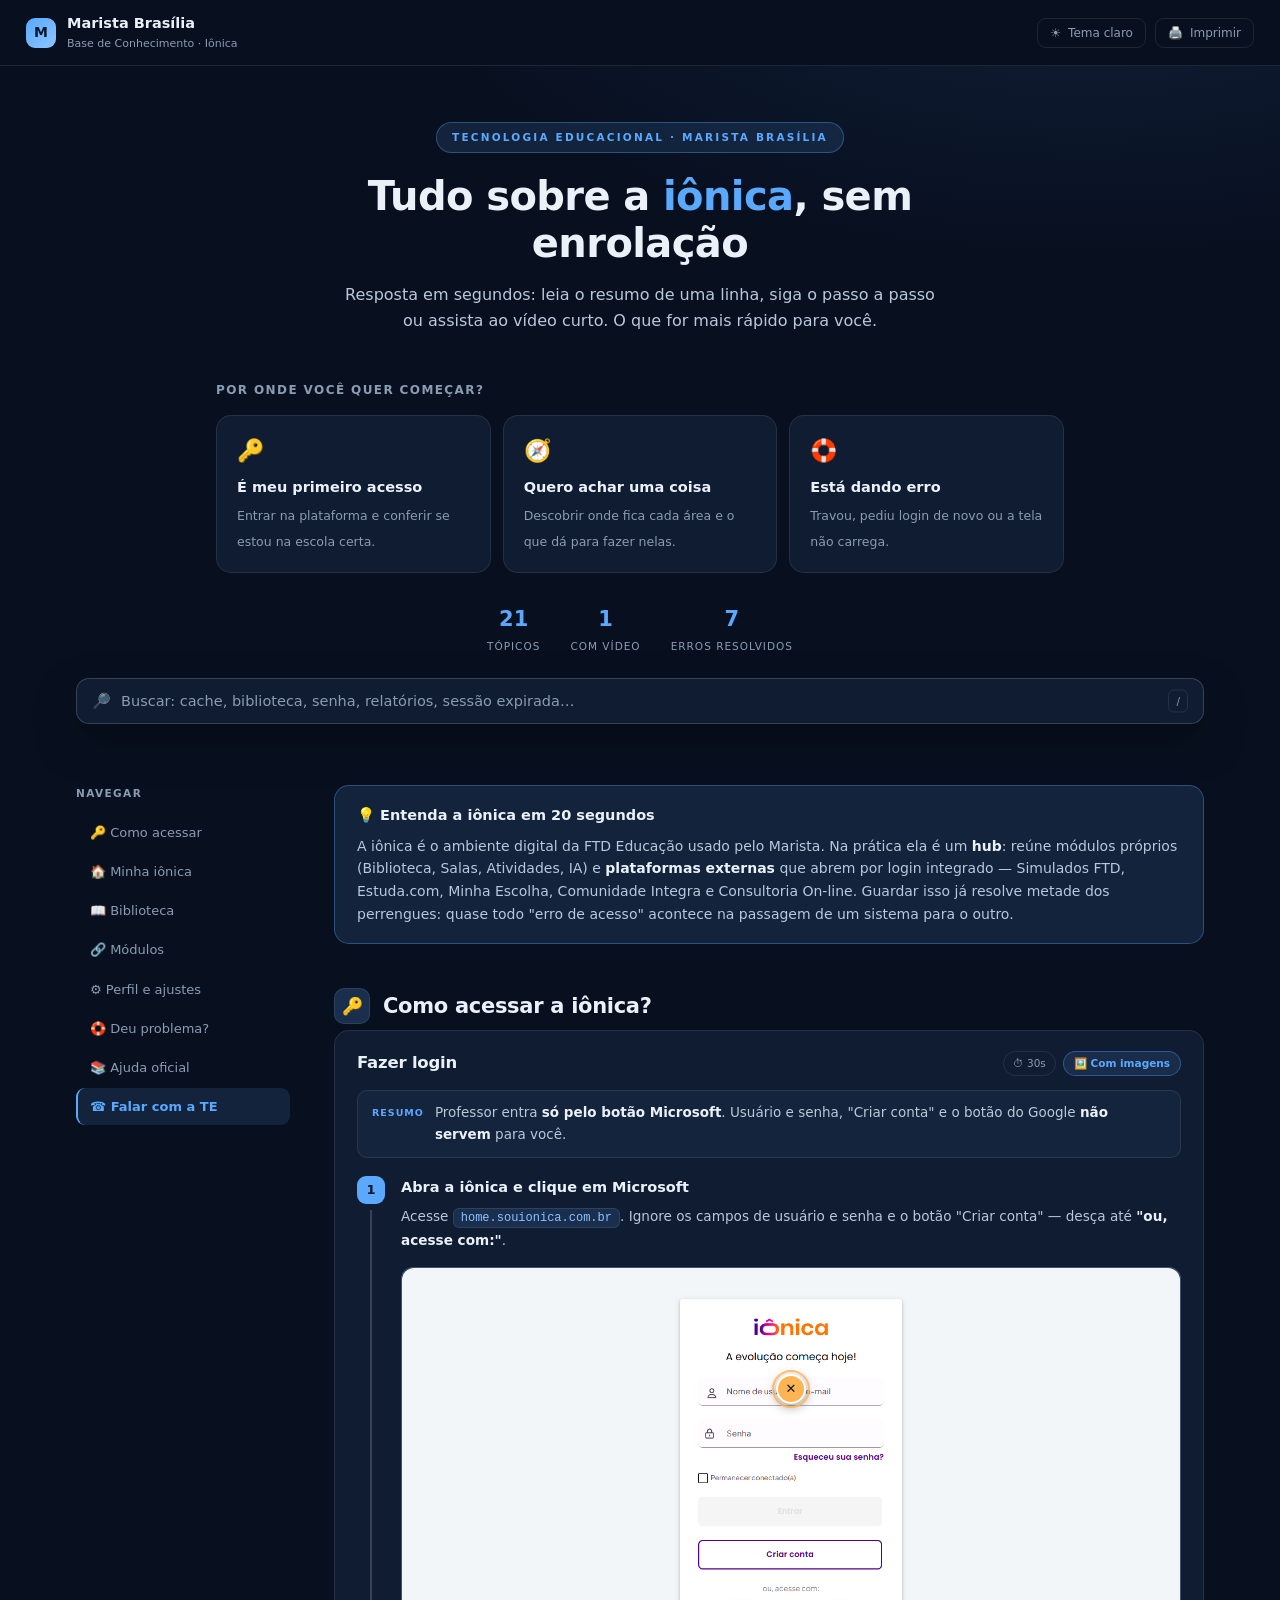
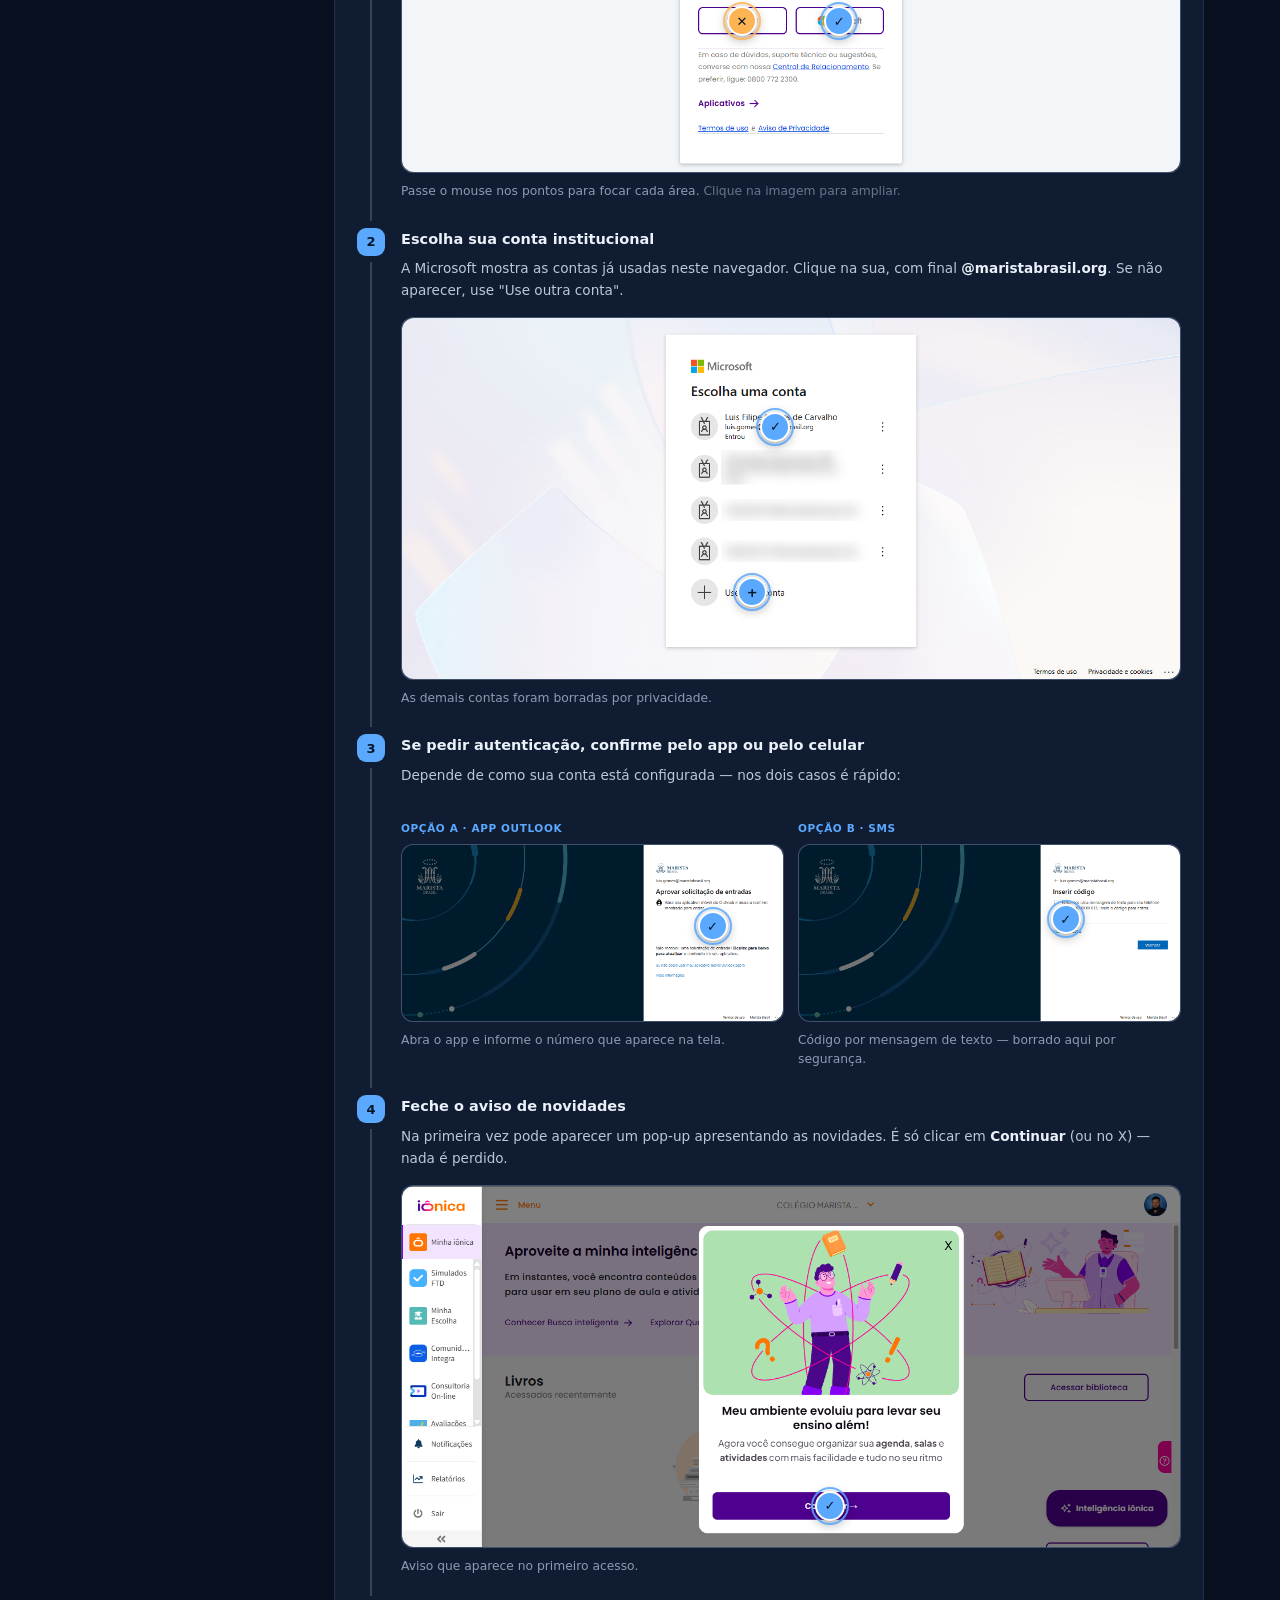
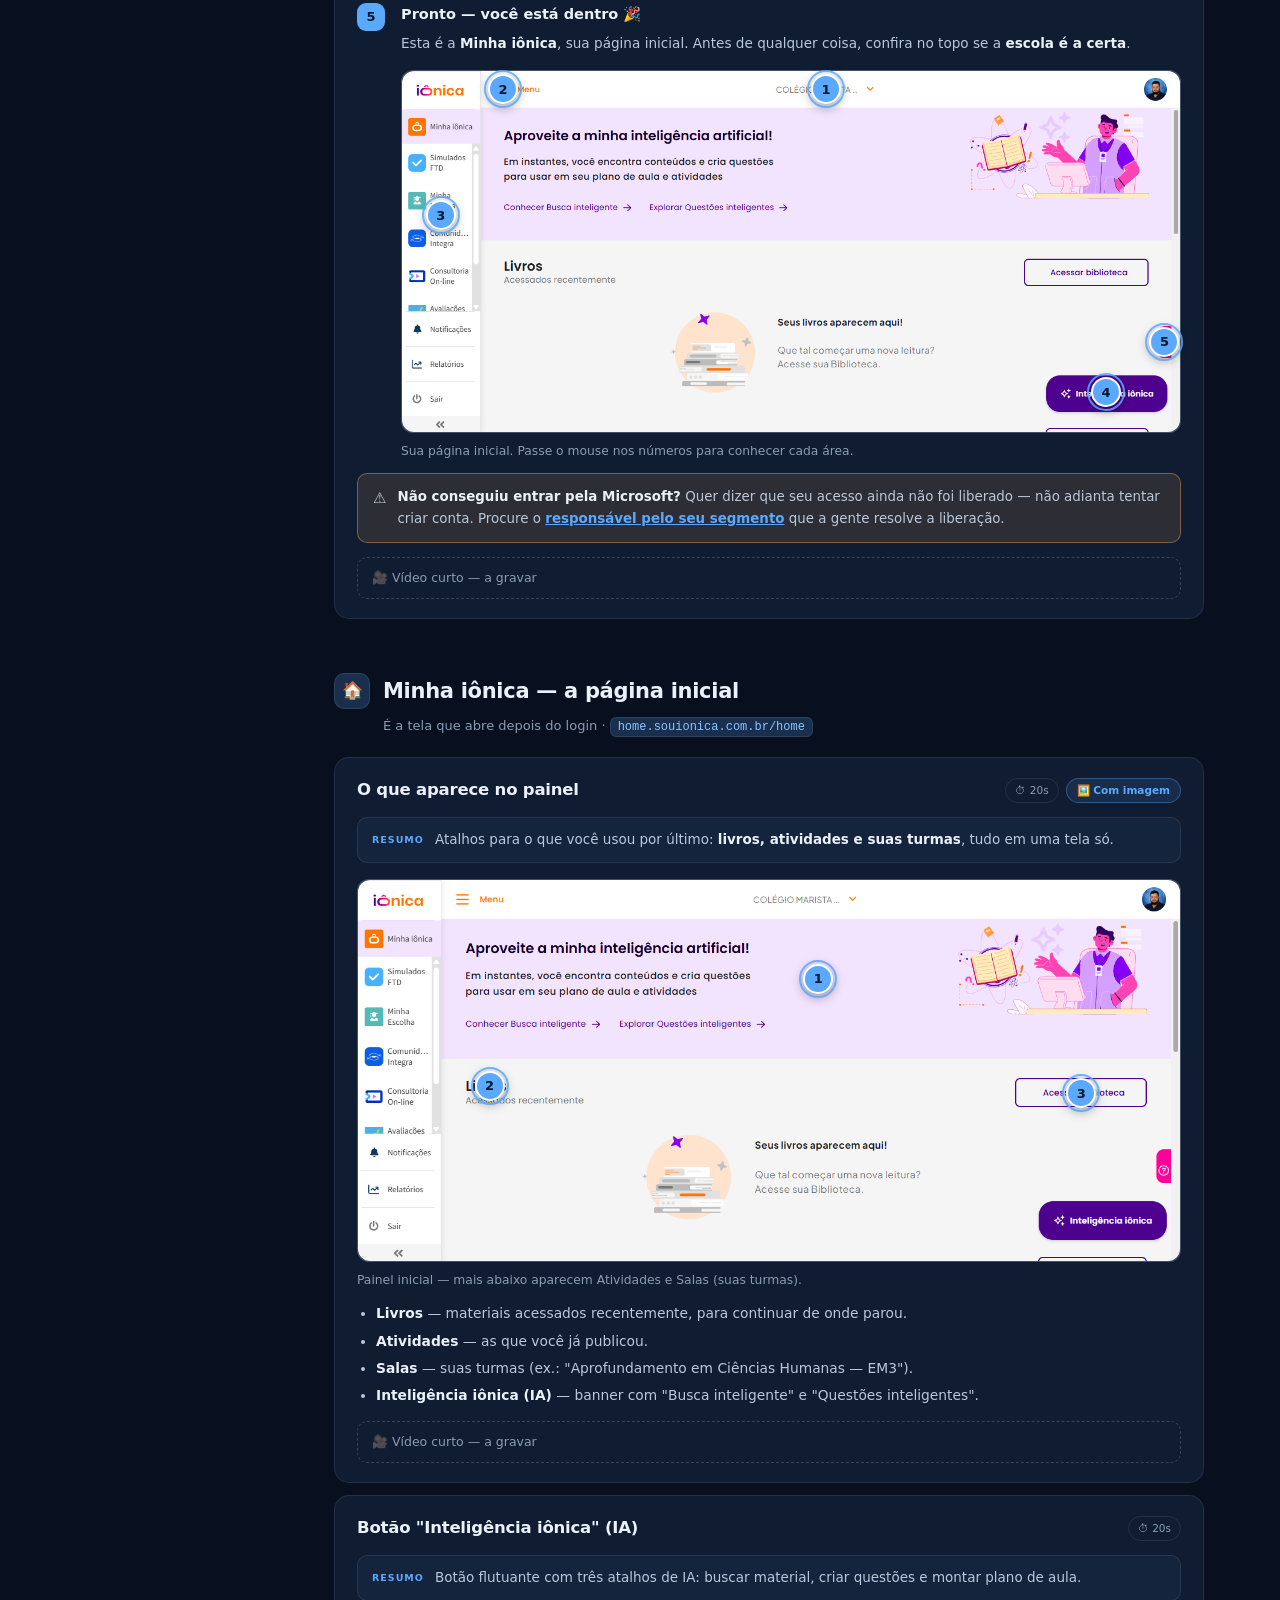
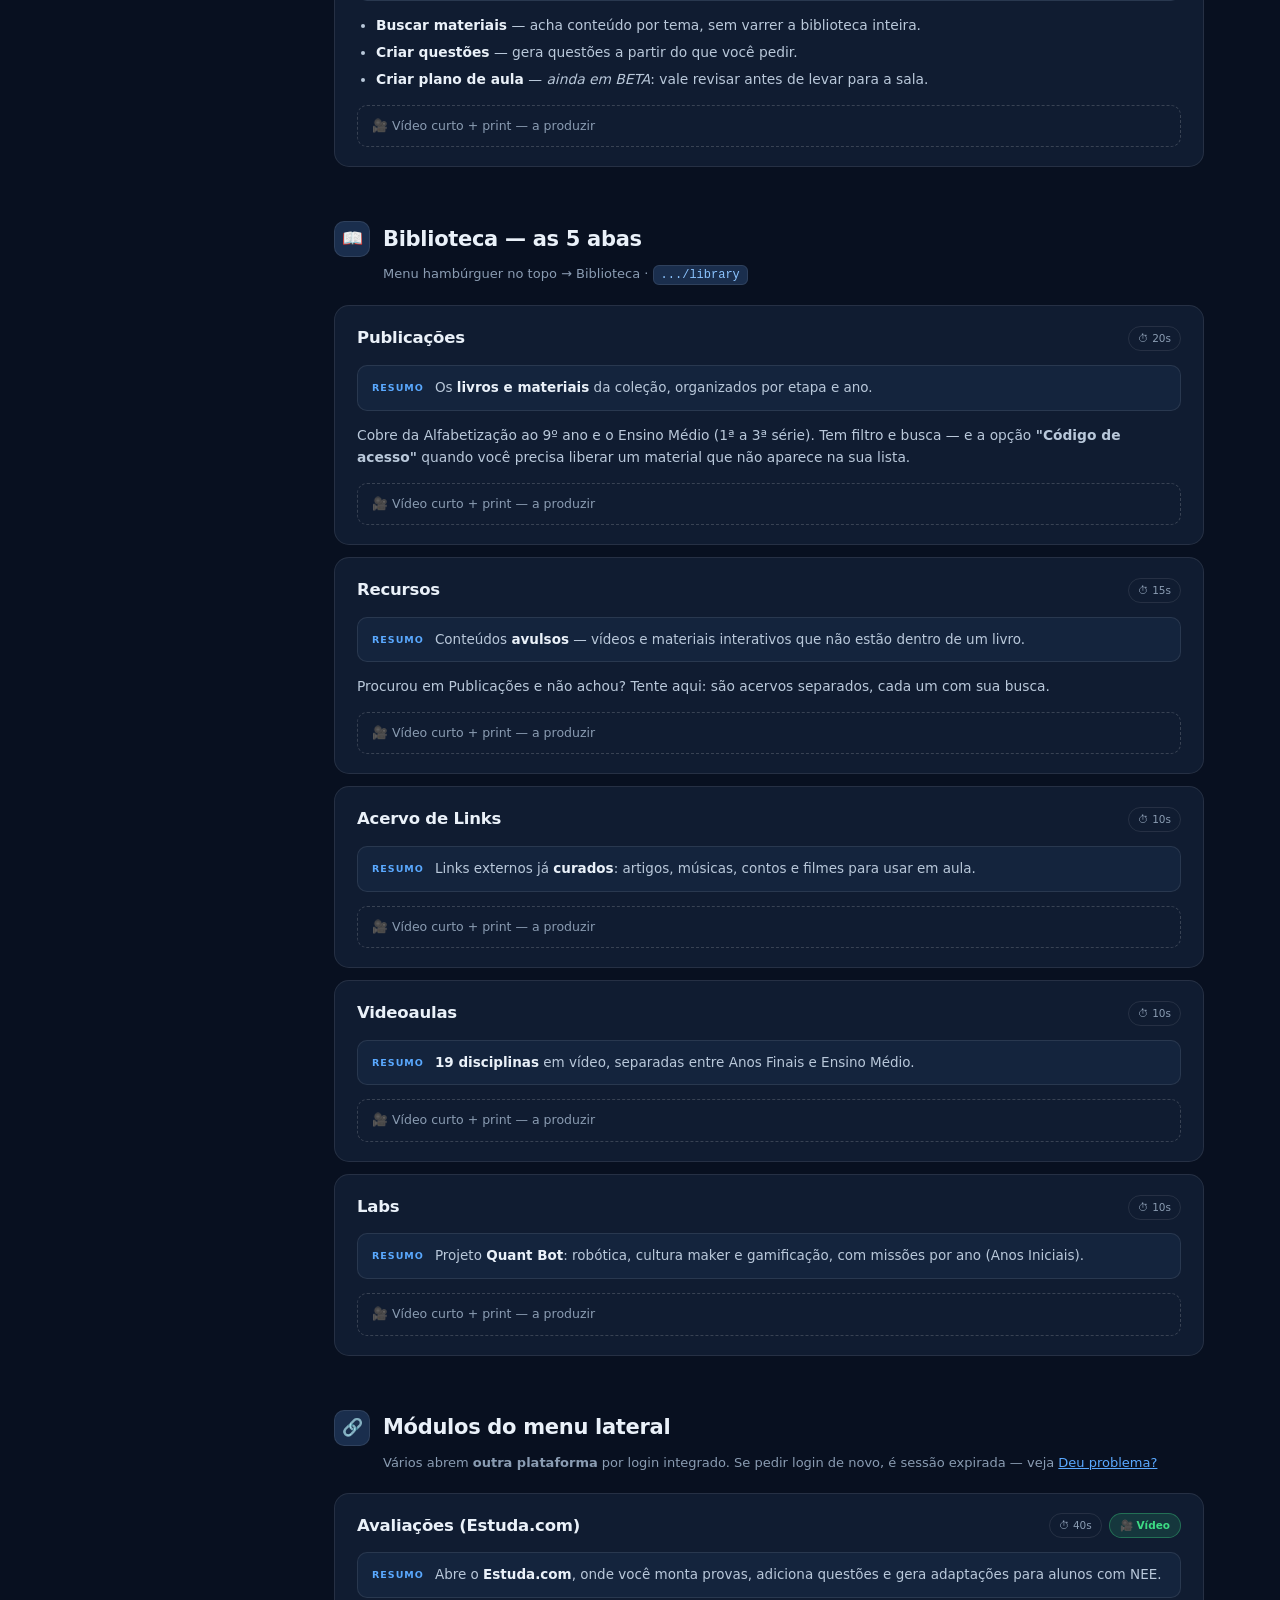
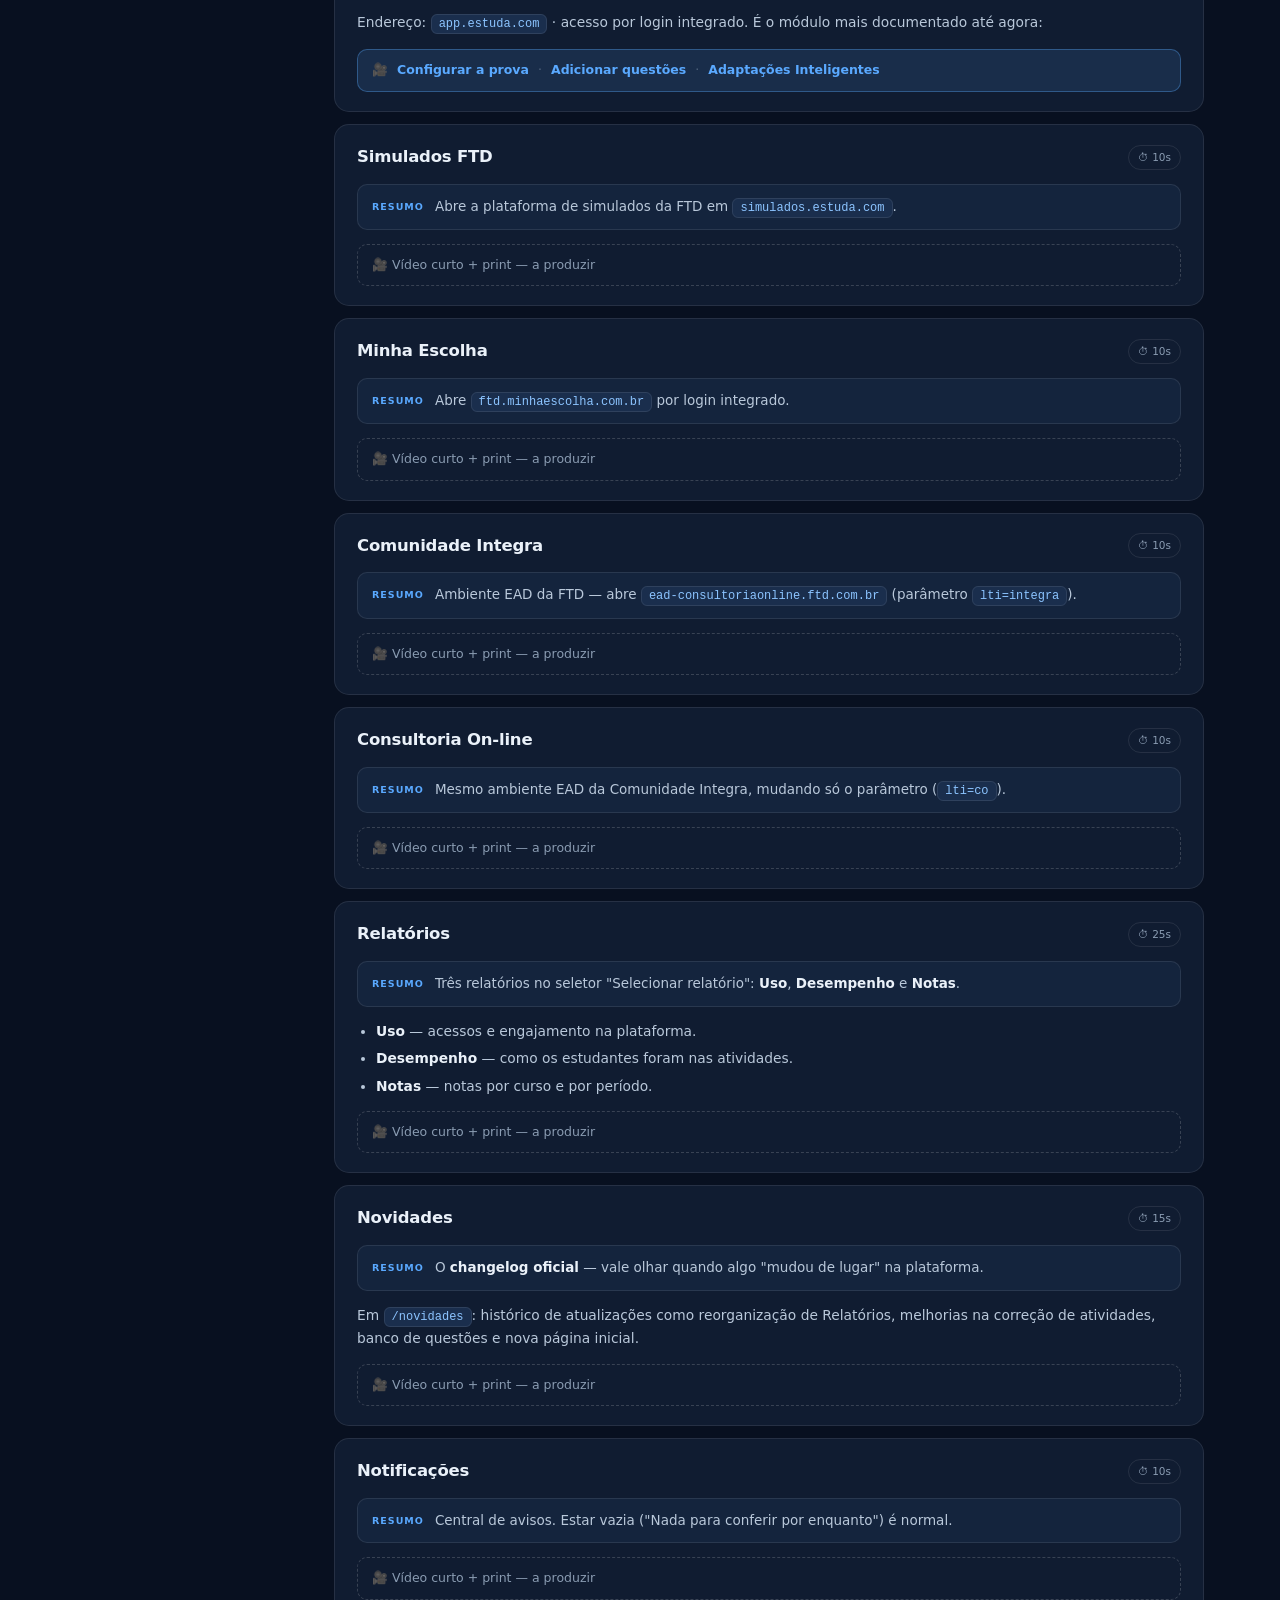
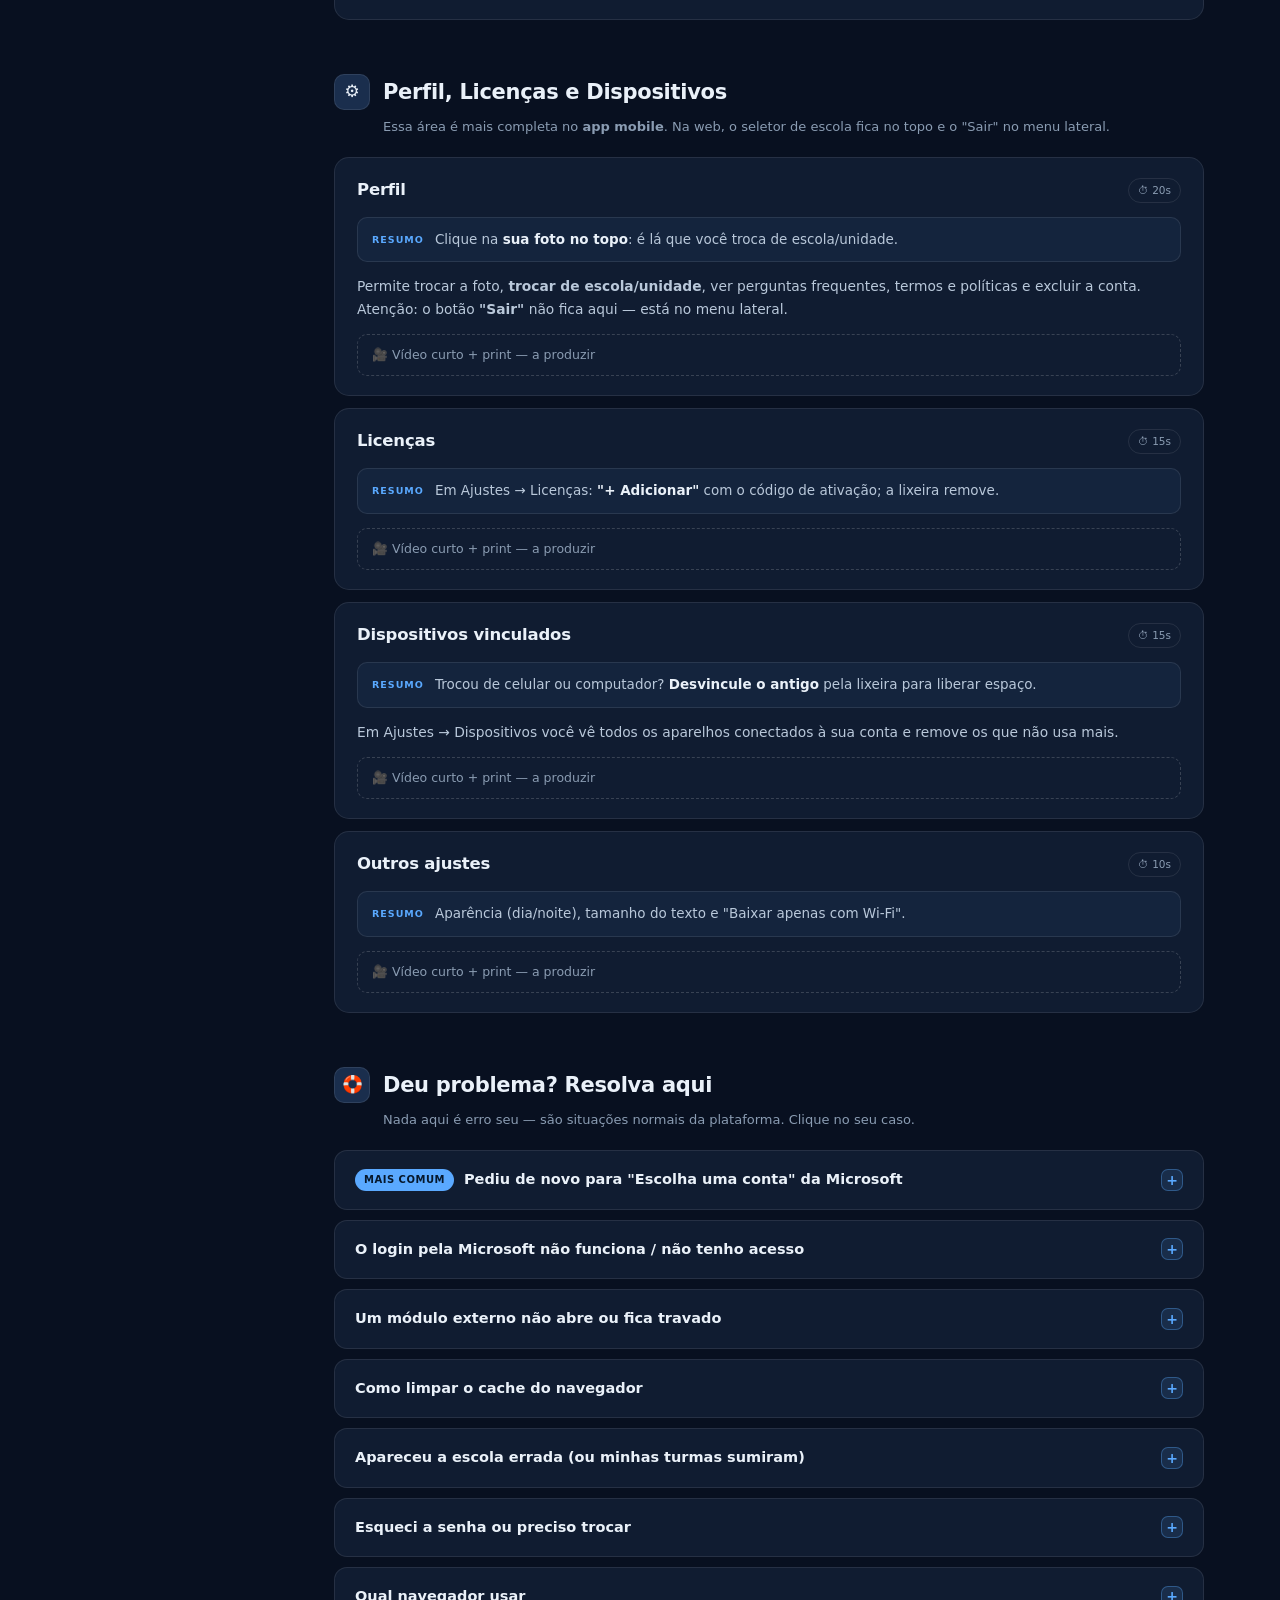
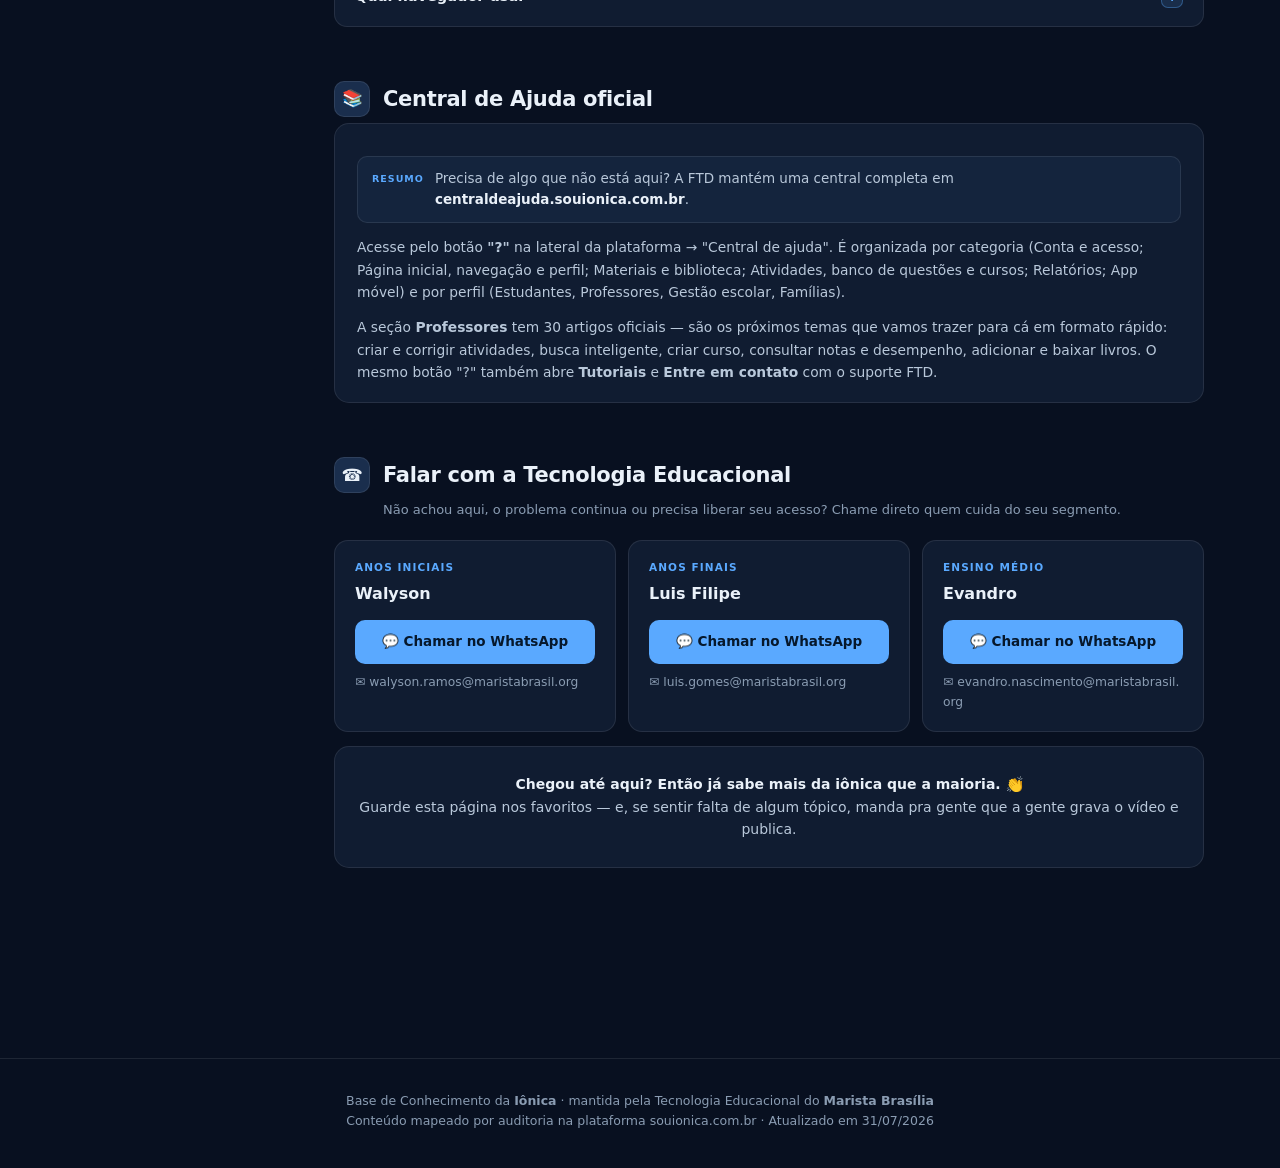
==== commit 05378d50: "Corrige texto cortado nos balões e melhora a experiência no celular O texto dos balões dos hotspots " ====
--- a/index.html
+++ b/index.html
@@ -55,6 +55,7 @@
   .ghost-btn{display:inline-flex; align-items:center; gap:7px; background:transparent; border:1px solid var(--border); color:var(--muted); border-radius:9px; padding:7px 12px; font-size:12px; cursor:pointer; text-decoration:none; transition:.18s; font-family:inherit; white-space:nowrap;}
   .ghost-btn:hover{border-color:var(--accent-line); color:var(--text);}
   @media(max-width:700px){ .ghost-btn .lbl-txt{display:none;} }
+  @media(max-width:640px){ .ghost-btn{padding:11px 13px;} }   /* alvo de toque */
 
   /* HERO */
   header.hero{padding:56px 26px 10px; text-align:center; max-width:820px; margin:0 auto;}
@@ -87,9 +88,19 @@
   .search-icon{position:absolute; left:42px; top:50%; transform:translateY(-50%); font-size:15px; opacity:.6; pointer-events:none;}
   .search-hint{position:absolute; right:42px; top:50%; transform:translateY(-50%); font-size:10.5px; color:var(--muted); border:1px solid var(--border); border-radius:6px; padding:2px 7px; pointer-events:none;}
   .search-status{max-width:1180px; margin:8px auto 0; padding:0 26px; font-size:12.5px; color:var(--muted); min-height:18px;}
+  @media(max-width:640px){
+    /* abaixo de 16px o iOS dá zoom sozinho ao focar o campo e desalinha a página */
+    #search{font-size:16px; padding:13px 16px 13px 42px;}
+    .search-icon{left:38px;}
+    .search-hint{display:none;}   /* atalho de teclado não existe no celular */
+  }
 
   /* LAYOUT */
   .layout{max-width:1180px; margin:22px auto 0; padding:0 26px 110px; display:grid; grid-template-columns:214px 1fr; gap:44px; align-items:start;}
+  /* sem min-width:0 a coluna 1fr não encolhe abaixo do min-content (URLs longas)
+     e empurra a página inteira para a direita no celular */
+  .layout > *{min-width:0;}
+  .entry, .tldr, .faq, .callout, .flow-step, .contact-card{overflow-wrap:anywhere;}
   @media(max-width:900px){.layout{grid-template-columns:1fr; gap:0;}}
   nav.sidenav{position:sticky; top:138px;}
   @media(max-width:900px){
@@ -123,6 +134,12 @@
   .anchor{opacity:0; text-decoration:none; color:var(--muted); font-size:13px; transition:.15s; font-weight:400; cursor:pointer;}
   .entry:hover .anchor{opacity:.5;}
   .anchor:hover{opacity:1 !important; color:var(--accent);}
+  /* sem hover o "#" ficava invisível mas ainda clicável — alvo fantasma.
+     No celular ele aparece e ganha área de toque (o link do tópico é o que
+     a pessoa manda no WhatsApp para a colega). */
+  @media(max-width:640px){
+    .entry .anchor{opacity:.5; padding:8px 10px; margin:-8px -10px;}
+  }
   .meta-tags{display:flex; align-items:center; gap:7px; flex-wrap:wrap;}
   .time{font-size:10.5px; color:var(--muted); border:1px solid var(--border); border-radius:20px; padding:3px 9px; white-space:nowrap;}
   .status{font-size:10px; font-weight:700; padding:3px 9px; border-radius:20px; white-space:nowrap; text-transform:uppercase; letter-spacing:.5px; background:var(--ok-soft); color:var(--ok); border:1px solid var(--ok-line);}
@@ -170,20 +187,28 @@
   .prose{margin:13px 0 0; font-size:13.8px; color:var(--text-dim);}
 
   code.path{font-family:ui-monospace,'SF Mono',Menlo,Consolas,monospace; font-size:12px; background:var(--surface-3); padding:2px 7px; border-radius:6px; color:var(--accent-strong); border:1px solid var(--border); white-space:nowrap;}
+  /* no celular a URL longa não pode ficar em linha única: empurra a página toda */
+  @media(max-width:640px){ code.path{white-space:normal; overflow-wrap:anywhere;} }
 
   /* ---------- IMAGEM COM ÁREAS DE FOCO ---------- */
   .shot{margin:16px 0 0;}
+  /* sem overflow:hidden — senão o balão do ponto é cortado na borda da imagem.
+     o arredondamento fica no img e no holofote, que herdam o raio do frame. */
   .shot-frame{
-    position:relative; border-radius:12px; overflow:hidden; border:1px solid var(--border-strong);
+    position:relative; border-radius:12px; border:1px solid var(--border-strong);
     background:var(--surface-3); line-height:0; cursor:zoom-in;
   }
-  .shot-frame img{width:100%; height:auto; display:block;}
+  .shot-frame img{width:100%; height:auto; display:block; border-radius:inherit;}
   /* holofote: escurece tudo menos o ponto ativo */
   .shot-frame .spot{
     position:absolute; inset:0; pointer-events:none; opacity:0; transition:opacity .28s ease;
+    border-radius:inherit;
     background:radial-gradient(ellipse 13% 11% at var(--sx,50%) var(--sy,50%),
       rgba(0,0,0,0) 0%, rgba(0,0,0,0) 62%, rgba(4,12,24,.74) 100%);
   }
+  /* o ponto em foco fica acima das figuras seguintes, para o balão não sumir atrás */
+  .shot-frame:hover, .shot-frame:focus-within{z-index:4;}
+  .shot{position:relative;}
   .shot-frame.focused .spot{opacity:1;}
   .hot{
     position:absolute; left:var(--x); top:var(--y); transform:translate(-50%,-50%);
@@ -191,7 +216,7 @@
     background:var(--accent); color:var(--on-accent); border:2px solid #fff;
     font-size:13px; font-weight:800; font-family:inherit; line-height:1;
     display:flex; align-items:center; justify-content:center;
-    box-shadow:0 3px 12px rgba(0,0,0,.4); transition:transform .18s;
+    box-shadow:0 3px 12px rgba(0,0,0,.4); transition:width .18s, height .18s;
   }
   .hot::before{
     content:''; position:absolute; inset:-6px; border-radius:50%;
@@ -199,19 +224,61 @@
   }
   .hot.warn{background:var(--warn); border-color:#fff;}
   .hot.warn::before{border-color:var(--warn);}
-  .hot:hover, .hot:focus-visible{transform:translate(-50%,-50%) scale(1.15); outline:none;}
+  /* cresce por width/height, não por scale: o balão é filho do botão e seria
+     escalado junto, aumentando o texto e estourando a borda da imagem */
+  .hot:hover, .hot:focus-visible, .hot.open{width:35px; height:35px; outline:none;}
+  /* o ponto ativo sobe acima dos vizinhos, senão outro ponto cobre o balão */
+  .hot:hover, .hot:focus-visible, .hot.open{z-index:8;}
   .hot:hover::before, .hot:focus-visible::before{animation:none; opacity:0;}
   @keyframes ping{0%{transform:scale(1); opacity:.85;} 70%{transform:scale(1.9); opacity:0;} 100%{opacity:0;}}
   .hot .tip{
-    position:absolute; bottom:calc(100% + 12px); left:50%; transform:translateX(-50%) translateY(4px);
+    position:absolute; bottom:calc(100% + 12px); left:50%;
+    --ty:4px; --shift:0px;
+    transform:translateX(calc(-50% + var(--shift))) translateY(var(--ty));
     background:var(--text); color:var(--bg); padding:7px 12px; border-radius:8px;
-    font-size:12px; font-weight:600; line-height:1.4; white-space:normal; width:max-content; max-width:230px;
-    opacity:0; pointer-events:none; transition:.2s; text-align:center; box-shadow:0 6px 20px rgba(0,0,0,.35);
-  }
-  .hot .tip::after{content:''; position:absolute; top:100%; left:50%; transform:translateX(-50%); border:6px solid transparent; border-top-color:var(--text);}
-  .hot:hover .tip, .hot:focus-visible .tip{opacity:1; transform:translateX(-50%) translateY(0);}
+    font-size:12px; font-weight:600; line-height:1.4; white-space:normal;
+    width:max-content; max-width:min(230px, 74vw);
+    opacity:0; pointer-events:none; transition:opacity .2s, transform .2s;
+    text-align:center; box-shadow:0 6px 20px rgba(0,0,0,.35);
+  }
+  /* a seta acompanha o deslocamento lateral, para continuar apontando o ponto */
+  .hot .tip::after{
+    content:''; position:absolute; top:100%; left:50%; margin-left:calc(-6px - var(--shift));
+    border:6px solid transparent; border-top-color:var(--text);
+  }
+  /* ponto colado no topo da imagem: o balão abre para baixo */
+  .hot.tip-down .tip{bottom:auto; top:calc(100% + 12px); --ty:-4px;}
+  .hot.tip-down .tip::after{top:auto; bottom:100%; border-top-color:transparent; border-bottom-color:var(--text);}
+  .hot:hover .tip, .hot:focus-visible .tip, .hot.open .tip{opacity:1; --ty:0px;}
   .shot figcaption{margin-top:9px; font-size:12.3px; color:var(--muted); line-height:1.5;}
   .shot figcaption .zoomhint{opacity:.7;}
+
+  /* No celular o balão sobre a imagem não funciona: sem hover, o alvo de 30px
+     fica minúsculo e dois pontos próximos se sobrepõem. O texto vira uma
+     legenda tocável abaixo da imagem — sempre inteiro, com alvo grande. */
+  .shot-legend{display:none;}
+  @media(max-width:640px){
+    .hot .tip{display:none;}
+    /* o ponto vira âncora visual: quem comanda é a legenda. Sem isso ele
+       engole o toque e não acontece nada, além de tampar a imagem pequena. */
+    .hot{width:24px; height:24px; font-size:11px; pointer-events:none;}
+    .shot-legend{display:grid; gap:6px; margin-top:10px;}
+    .shot-legend button{
+      display:flex; gap:10px; align-items:flex-start; text-align:left; width:100%;
+      background:var(--surface); border:1px solid var(--border); border-radius:10px;
+      padding:10px 12px; color:var(--text-dim); font-family:inherit; font-size:12.6px;
+      line-height:1.45; cursor:pointer; transition:.16s;
+    }
+    .shot-legend button .mk{
+      flex:0 0 21px; height:21px; border-radius:50%; background:var(--accent);
+      color:var(--on-accent); display:flex; align-items:center; justify-content:center;
+      font-size:11px; font-weight:800; margin-top:1px;
+    }
+    .shot-legend button .mk.warn{background:var(--warn);}
+    .shot-legend button[aria-pressed="true"]{
+      background:var(--accent-soft); border-color:var(--accent-line); color:var(--text);
+    }
+  }
 
   /* lightbox */
   #lightbox{
@@ -228,6 +295,8 @@
   .video-row.ready{border-style:solid; border-color:var(--accent-line); background:var(--accent-soft); color:var(--text-dim);}
   .video-row a{color:var(--accent); text-decoration:none; font-weight:600; border-bottom:1px solid transparent;}
   .video-row a:hover{border-bottom-color:var(--accent);}
+  /* o público "quero assistir" não pode ter link de vídeo difícil de acertar */
+  @media(max-width:640px){ .video-row{gap:6px 12px;} .video-row a{padding:7px 0; display:inline-block;} }
   .sep{opacity:.35;}
 
   /* FAQ */
@@ -253,6 +322,12 @@
   .btn-help{background:transparent; border:1px solid var(--border-strong); color:var(--text-dim); border-radius:8px; padding:6px 13px; font-size:12.5px; cursor:pointer; font-family:inherit; text-decoration:none; transition:.16s;}
   .btn-help:hover{border-color:var(--accent); color:var(--accent);}
   .solved-msg{color:var(--ok); font-weight:600;}
+  /* "Resolveu" e "falar com a TE" fecham o ciclo do erro — no celular
+     precisam de alvo cheio, senão a pessoa erra o toque e desiste */
+  @media(max-width:640px){
+    .resolve{gap:8px;}
+    .btn-solve, .btn-help{padding:11px 15px; font-size:13px; flex:1 1 auto; text-align:center;}
+  }
 
   /* CONTATO */
   .contact-grid{display:grid; grid-template-columns:repeat(3,1fr); gap:12px;}
@@ -265,6 +340,11 @@
   .wa-btn:hover{filter:brightness(1.08); transform:translateY(-1px);}
   .mail-lnk{display:flex; align-items:center; gap:7px; font-size:12.3px; color:var(--muted); text-decoration:none; word-break:break-all;}
   .mail-lnk:hover{color:var(--accent);}
+  /* o WhatsApp continua sendo a ação primária; o e-mail só ganha alvo tocável */
+  @media(max-width:640px){
+    .wa-btn{padding:13px 14px; font-size:14px;}
+    .mail-lnk{padding:8px 0; min-height:34px;}
+  }
   .closing{text-align:center; background:var(--surface); border:1px solid var(--border); border-radius:15px; padding:26px 24px; margin-top:14px; font-size:14px; color:var(--text-dim);}
   .closing b{color:var(--text);}
 
@@ -272,6 +352,11 @@
   footer a{color:var(--accent); text-decoration:none;}
   .totop{position:fixed; right:24px; bottom:24px; z-index:90; width:42px; height:42px; border-radius:12px; cursor:pointer; background:var(--surface); border:1px solid var(--border-strong); color:var(--text); font-size:16px; display:flex; align-items:center; justify-content:center; box-shadow:var(--shadow); opacity:0; pointer-events:none; transition:.22s; font-family:inherit;}
   .totop.show{opacity:1; pointer-events:auto;}
+  /* alvo de toque cheio e fora da barra de gestos / notch do iPhone */
+  @media(max-width:640px){
+    .totop{width:46px; height:46px; right:16px;
+           bottom:calc(16px + env(safe-area-inset-bottom, 0px));}
+  }
   .totop:hover{border-color:var(--accent); color:var(--accent);}
   .hidden{display:none !important;}
   .no-results{text-align:center; padding:44px 20px; color:var(--muted); font-size:14px;}
@@ -287,6 +372,16 @@
     .entry,.faq,.callout,.contact-card,.closing,.shot-frame{border:1px solid #ccc !important; background:#fff !important; break-inside:avoid; box-shadow:none !important;}
     .hot{background:#000 !important; color:#fff !important;}
     .hot::before,.spot{display:none !important;}
+    /* no papel não existe hover: o balão sai (e ainda estouraria a margem)
+       e o texto dele vai impresso na legenda, abaixo da imagem */
+    .hot .tip{display:none !important;}
+    .shot-legend{display:grid !important; gap:5px; margin-top:8px;}
+    .shot-legend button{
+      background:#fff !important; border:1px solid #ccc !important; color:#222 !important;
+      break-inside:avoid; padding:6px 9px;
+    }
+    .shot-legend button .mk{background:#000 !important; color:#fff !important;}
+    code.path{white-space:normal !important; overflow-wrap:anywhere;}
     h1.title,.group-head h2,.entry-top h3{color:#000 !important;}
     .tldr,.prose,.steps li,.bullets,.faq .body,.warn-box{color:#222 !important;}
     a{color:#000 !important; text-decoration:underline;}
@@ -916,21 +1011,121 @@
   document.getElementById('statFaqs').textContent   = document.querySelectorAll('.faq').length;
 
   /* ---------- áreas de foco nas imagens ---------- */
+  const placers = [];
   document.querySelectorAll('.shot-frame').forEach(frame => {
     frame.querySelectorAll('.hot').forEach(hot => {
+      const tip = hot.querySelector('.tip');
+
+      /* posiciona o balão antes de mostrar: vira para baixo se não couber acima
+         e desliza na horizontal para não passar da borda da imagem nem da tela */
+      const place = () => {
+        if(!tip) return;
+        hot.classList.remove('tip-down');
+        tip.style.setProperty('--shift', '0px');
+
+        const hr = hot.getBoundingClientRect();
+        const fr = frame.getBoundingClientRect();
+        const tw = tip.offsetWidth, th = tip.offsetHeight;
+
+        if(hr.top - th - 12 < fr.top) hot.classList.add('tip-down');
+
+        /* limita pela tela, não pelo frame: em figuras estreitas o balão é mais
+           largo que a imagem e o balão pode passar da borda dela sem problema */
+        const pad = 8;
+        const center = hr.left + hr.width / 2;
+        const min = pad, max = document.documentElement.clientWidth - pad;
+        let shift = 0;
+        if(center - tw / 2 < min)      shift = min - (center - tw / 2);
+        else if(center + tw / 2 > max) shift = max - (center + tw / 2);
+        if(shift) tip.style.setProperty('--shift', shift.toFixed(1) + 'px');
+      };
+
       const focus = () => {
+        place();
         frame.style.setProperty('--sx', hot.dataset.x);
         frame.style.setProperty('--sy', hot.dataset.y);
         frame.classList.add('focused');
       };
-      const blur = () => frame.classList.remove('focused');
+      const blur = () => { frame.classList.remove('focused'); hot.classList.remove('open'); };
       hot.addEventListener('mouseenter', focus);
       hot.addEventListener('focus', focus);
       hot.addEventListener('mouseleave', blur);
       hot.addEventListener('blur', blur);
-      hot.addEventListener('click', e => e.stopPropagation());
+
+      /* no celular não existe hover: o toque abre o balão do ponto
+         (e não o lightbox, por isso o stopPropagation) */
+      hot.addEventListener('click', e => {
+        e.stopPropagation();
+        const abrir = !hot.classList.contains('open');
+        document.querySelectorAll('.hot.open').forEach(o => o.classList.remove('open'));
+        if(abrir){ focus(); hot.classList.add('open'); }
+        else blur();
+      });
+
+      placers.push(place);
     });
   });
+  /* posiciona também em repouso: balão fora da tela aumenta a largura da
+     página e cria rolagem horizontal no celular */
+  const placeAll = () => placers.forEach(fn => fn());
+  placeAll();
+  window.addEventListener('load', placeAll);
+  let placeT; window.addEventListener('resize', () => { clearTimeout(placeT); placeT = setTimeout(placeAll, 120); });
+  /* toque fora fecha o balão aberto */
+  document.addEventListener('click', () => document.querySelectorAll('.hot.open').forEach(o => o.classList.remove('open')));
+
+  /* legenda tocável do celular, montada a partir dos próprios pontos —
+     nada de texto duplicado no HTML para manter em dia */
+  document.querySelectorAll('.shot').forEach(fig => {
+    const frame = fig.querySelector('.shot-frame');
+    if(!frame) return;
+    const hots = [...frame.querySelectorAll('.hot')];
+    if(!hots.length) return;
+
+    const list = document.createElement('div');
+    list.className = 'shot-legend';
+
+    hots.forEach(hot => {
+      const tip = hot.querySelector('.tip');
+      if(!tip) return;
+      const marca = (hot.firstChild && hot.firstChild.nodeType === 3 ? hot.firstChild.nodeValue : '').trim();
+
+      const b = document.createElement('button');
+      b.type = 'button';
+      b.setAttribute('aria-pressed', 'false');
+
+      const mk = document.createElement('span');
+      mk.className = 'mk' + (hot.classList.contains('warn') ? ' warn' : '');
+      mk.textContent = marca || '•';
+      mk.setAttribute('aria-hidden', 'true');
+
+      const tx = document.createElement('span');
+      tx.textContent = tip.textContent;
+
+      b.append(mk, tx);
+      b.addEventListener('click', () => {
+        const jaAtivo = b.getAttribute('aria-pressed') === 'true';
+        list.querySelectorAll('button').forEach(o => o.setAttribute('aria-pressed', 'false'));
+        if(jaAtivo){ frame.classList.remove('focused'); return; }
+        b.setAttribute('aria-pressed', 'true');
+        frame.style.setProperty('--sx', hot.dataset.x);
+        frame.style.setProperty('--sy', hot.dataset.y);
+        frame.classList.add('focused');
+      });
+      list.appendChild(b);
+    });
+
+    fig.insertBefore(list, fig.querySelector('figcaption'));
+  });
+
+  /* "passe o mouse" e "clique" não fazem sentido em tela de toque */
+  if(window.matchMedia('(hover:none)').matches){
+    document.querySelectorAll('.shot figcaption').forEach(fc => {
+      fc.innerHTML = fc.innerHTML
+        .replace(/Passe o mouse nos (pontos|números)[^.]*\./, 'Toque nos itens para destacar cada área.')
+        .replace(/Clique na imagem/g, 'Toque na imagem');
+    });
+  }
 
   /* ---------- lightbox ---------- */
   const lb = document.getElementById('lightbox');
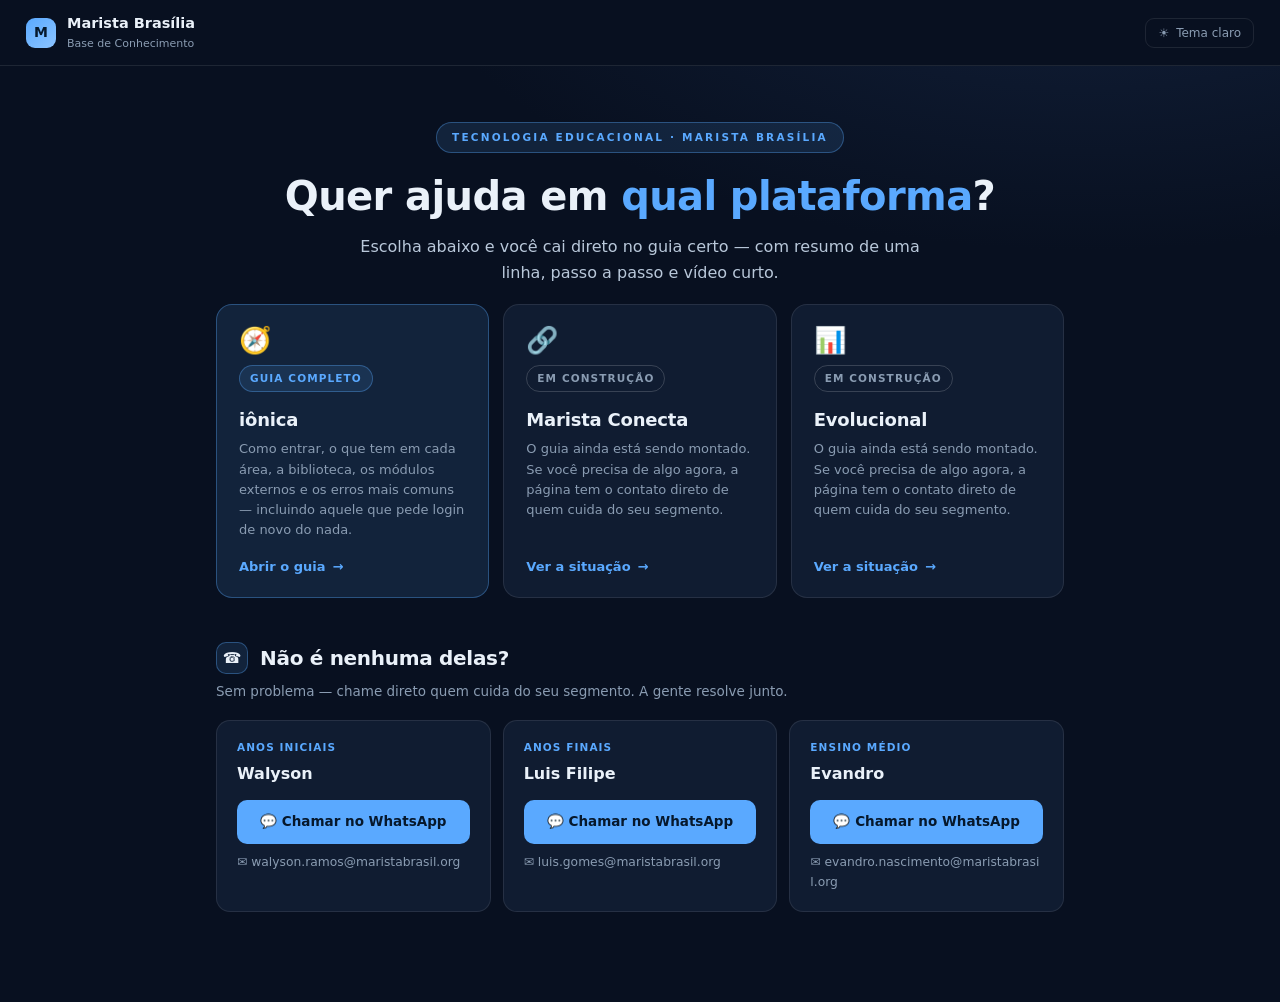
==== commit 4bce19cf: "Triagem de plataformas na entrada: iônica, Conecta e Evolucional O link que se divulga passa a abrir" ====
--- a/index.html
+++ b/index.html
@@ -3,1239 +3,158 @@
 <head>
 <meta charset="UTF-8">
 <meta name="viewport" content="width=device-width, initial-scale=1.0">
-<title>Base de Conhecimento — Iônica | Marista Brasília</title>
-<meta name="description" content="Guia rápido da plataforma Iônica para professores do Marista Brasília: como acessar, o que tem em cada área e como resolver os problemas mais comuns.">
-<meta property="og:title" content="Base de Conhecimento — Iônica | Marista Brasília">
-<meta property="og:description" content="Resposta em segundos: resumo, passo a passo ou vídeo curto.">
+<title>Base de Conhecimento · Plataformas | Marista Brasília</title>
+<meta name="description" content="Guias rápidos das plataformas usadas pelos professores do Marista Brasília. Escolha a plataforma e vá direto para a resposta.">
+<meta property="og:title" content="Base de Conhecimento · Plataformas | Marista Brasília">
+<meta property="og:description" content="Escolha a plataforma e vá direto para a resposta.">
 <meta property="og:type" content="website">
 <link rel="icon" href="data:image/svg+xml,<svg xmlns='http://www.w3.org/2000/svg' viewBox='0 0 100 100'><rect width='100' height='100' rx='22' fill='%235aa9ff'/><text y='72' x='50' font-size='58' text-anchor='middle' font-family='Arial' font-weight='bold' fill='%2306182c'>M</text></svg>">
+<link rel="stylesheet" href="assets/base.css">
 <style>
-  :root[data-theme="dark"]{
-    --bg:#081020; --bg-glow:#12203a;
-    --surface:#101c31; --surface-2:#14243d; --surface-3:#1a2e4d;
-    --border:rgba(255,255,255,.09); --border-strong:rgba(255,255,255,.17);
-    --text:#eaf1f9; --text-dim:#b9c8da; --muted:#8a9cb2;
-    --accent:#5aa9ff; --accent-strong:#8cc4ff;
-    --accent-soft:rgba(90,169,255,.12); --accent-line:rgba(90,169,255,.35);
-    --ok:#3ddc84; --ok-soft:rgba(61,220,132,.14); --ok-line:rgba(61,220,132,.35);
-    --warn:#ffb454; --warn-soft:rgba(255,180,84,.12); --warn-line:rgba(255,180,84,.38);
-    --shadow:0 18px 40px rgba(0,0,0,.35); --on-accent:#06182c;
+  .plats{display:grid; grid-template-columns:repeat(3,1fr); gap:14px; margin:8px 0 0;}
+  @media(max-width:820px){ .plats{grid-template-columns:1fr;} }
+
+  .plat{
+    display:flex; flex-direction:column; text-decoration:none; color:var(--text);
+    background:var(--surface); border:1px solid var(--border); border-radius:16px;
+    padding:22px 22px 20px; transition:.18s; min-height:100%;
   }
-  :root[data-theme="light"]{
-    --bg:#eef3fa; --bg-glow:#dce9f8;
-    --surface:#ffffff; --surface-2:#f6fafd; --surface-3:#e9f1fa;
-    --border:#dae4f0; --border-strong:#bed0e4;
-    --text:#0d2140; --text-dim:#33506f; --muted:#5c748f;
-    --accent:#1a5fad; --accent-strong:#0f4a8f;
-    --accent-soft:rgba(26,95,173,.09); --accent-line:rgba(26,95,173,.3);
-    --ok:#0f7a45; --ok-soft:rgba(15,122,69,.1); --ok-line:rgba(15,122,69,.3);
-    --warn:#a35b00; --warn-soft:rgba(163,91,0,.09); --warn-line:rgba(163,91,0,.3);
-    --shadow:0 12px 30px rgba(19,48,86,.1); --on-accent:#ffffff;
+  .plat:hover{border-color:var(--accent); transform:translateY(-2px); box-shadow:var(--shadow);}
+  .plat .ico{font-size:26px; line-height:1; margin-bottom:12px;}
+  .plat .nm{font-size:18px; font-weight:700; letter-spacing:-.2px; margin-bottom:5px;}
+  .plat .desc{font-size:13px; color:var(--muted); line-height:1.55; flex:1 0 auto;}
+  .plat .go{
+    display:inline-flex; align-items:center; gap:7px; margin-top:16px;
+    font-size:13px; font-weight:650; color:var(--accent);
   }
+  .plat:hover .go{gap:11px;}
+  .plat .go .arw{transition:.18s;}
 
-  *{box-sizing:border-box;}
-  html{scroll-behavior:smooth;}
-  body{
-    margin:0; font-family:'Segoe UI',system-ui,-apple-system,'Helvetica Neue',Arial,sans-serif;
-    background:var(--bg); background-image:radial-gradient(1100px 520px at 85% -8%, var(--bg-glow) 0%, transparent 62%);
-    background-attachment:fixed; color:var(--text); line-height:1.62; -webkit-font-smoothing:antialiased;
+  /* a plataforma pronta é a ação primária — as outras não podem competir com ela */
+  .plat.pronta{border-color:var(--accent-line); background:var(--accent-soft);}
+
+  .chip{
+    align-self:flex-start; margin-bottom:13px; font-size:10.5px; font-weight:700;
+    letter-spacing:1.1px; text-transform:uppercase; padding:4px 10px; border-radius:30px;
+    border:1px solid var(--accent-line); color:var(--accent); background:var(--accent-soft);
   }
-  a{color:var(--accent);}
-  ::selection{background:var(--accent-soft);}
-  .skip{position:absolute; left:-9999px; top:0; background:var(--accent); color:var(--on-accent); padding:10px 16px; border-radius:0 0 8px 0; z-index:200;}
-  .skip:focus{left:0;}
-  #progress{position:fixed; top:0; left:0; height:3px; width:0; background:linear-gradient(90deg,var(--accent),var(--accent-strong)); z-index:120; transition:width .1s linear;}
+  /* "em construção" é estado neutro, não alerta: sem laranja, que no projeto
+     só marca "não clique aqui" dentro de print */
+  .chip.montando{border-color:var(--border-strong); color:var(--muted); background:transparent;}
 
-  /* TOPBAR */
-  .topbar{position:sticky; top:0; z-index:80; display:flex; align-items:center; justify-content:space-between; gap:16px; padding:12px 26px; background:var(--bg); border-bottom:1px solid var(--border);}
-  .brand{display:flex; align-items:center; gap:11px; font-weight:700; font-size:14.5px;}
-  .brand .mark{width:30px; height:30px; border-radius:9px; flex-shrink:0; background:linear-gradient(140deg,var(--accent),var(--accent-strong)); display:flex; align-items:center; justify-content:center; color:var(--on-accent); font-size:14px; font-weight:800;}
-  .brand small{display:block; font-weight:500; font-size:11px; color:var(--muted);}
-  .topbar-right{display:flex; align-items:center; gap:9px;}
-  .ghost-btn{display:inline-flex; align-items:center; gap:7px; background:transparent; border:1px solid var(--border); color:var(--muted); border-radius:9px; padding:7px 12px; font-size:12px; cursor:pointer; text-decoration:none; transition:.18s; font-family:inherit; white-space:nowrap;}
-  .ghost-btn:hover{border-color:var(--accent-line); color:var(--text);}
-  @media(max-width:700px){ .ghost-btn .lbl-txt{display:none;} }
-  @media(max-width:640px){ .ghost-btn{padding:11px 13px;} }   /* alvo de toque */
-
-  /* HERO */
-  header.hero{padding:56px 26px 10px; text-align:center; max-width:820px; margin:0 auto;}
-  .kicker{display:inline-block; font-size:10.5px; letter-spacing:2.2px; text-transform:uppercase; font-weight:700; color:var(--accent); border:1px solid var(--accent-line); padding:6px 15px; border-radius:30px; background:var(--accent-soft); margin-bottom:20px;}
-  h1.title{font-size:clamp(28px,4.4vw,40px); line-height:1.18; margin:0 0 14px; letter-spacing:-.6px; font-weight:750;}
-  h1.title em{font-style:normal; color:var(--accent);}
-  .subtitle{color:var(--text-dim); font-size:16px; max-width:590px; margin:0 auto;}
-
-  .triage{max-width:900px; margin:38px auto 0; padding:0 26px;}
-  .triage-q{font-size:12px; text-transform:uppercase; letter-spacing:1.4px; color:var(--muted); font-weight:700; margin-bottom:14px;}
-  .triage-grid{display:grid; grid-template-columns:repeat(3,1fr); gap:12px;}
-  @media(max-width:760px){.triage-grid{grid-template-columns:1fr;}}
-  .triage-card{display:block; text-align:left; text-decoration:none; cursor:pointer; background:var(--surface); border:1px solid var(--border); border-radius:15px; padding:18px 20px; transition:.18s; font-family:inherit; color:var(--text);}
-  .triage-card:hover{border-color:var(--accent); transform:translateY(-2px); box-shadow:var(--shadow);}
-  .triage-card .ico{font-size:22px; display:block; margin-bottom:9px;}
-  .triage-card b{display:block; font-size:14.5px; margin-bottom:3px;}
-  .triage-card span{font-size:12.5px; color:var(--muted); line-height:1.5;}
-  .stats{display:flex; gap:30px; justify-content:center; margin:34px auto 0; flex-wrap:wrap;}
-  .stat{text-align:center;}
-  .stat b{display:block; font-size:21px; font-weight:750; color:var(--accent); line-height:1.2;}
-  .stat span{font-size:10.5px; color:var(--muted); text-transform:uppercase; letter-spacing:1px;}
-
-  /* SEARCH */
-  .search-sticky{position:sticky; top:55px; z-index:70; padding:20px 0 12px; background:var(--bg); border-bottom:1px solid transparent;}
-  .search-sticky.stuck{border-bottom-color:var(--border);}
-  .search-inner{max-width:1180px; margin:0 auto; padding:0 26px; position:relative;}
-  #search{width:100%; padding:14px 46px 14px 44px; border-radius:13px; border:1px solid var(--border-strong); background:var(--surface); color:var(--text); font-size:14.5px; font-family:inherit; outline:none; transition:.18s; box-shadow:var(--shadow);}
-  #search::placeholder{color:var(--muted);}
-  #search:focus{border-color:var(--accent); box-shadow:0 0 0 3px var(--accent-soft);}
-  .search-icon{position:absolute; left:42px; top:50%; transform:translateY(-50%); font-size:15px; opacity:.6; pointer-events:none;}
-  .search-hint{position:absolute; right:42px; top:50%; transform:translateY(-50%); font-size:10.5px; color:var(--muted); border:1px solid var(--border); border-radius:6px; padding:2px 7px; pointer-events:none;}
-  .search-status{max-width:1180px; margin:8px auto 0; padding:0 26px; font-size:12.5px; color:var(--muted); min-height:18px;}
+  .ajuda{margin-top:38px;}
   @media(max-width:640px){
-    /* abaixo de 16px o iOS dá zoom sozinho ao focar o campo e desalinha a página */
-    #search{font-size:16px; padding:13px 16px 13px 42px;}
-    .search-icon{left:38px;}
-    .search-hint{display:none;}   /* atalho de teclado não existe no celular */
-  }
-
-  /* LAYOUT */
-  .layout{max-width:1180px; margin:22px auto 0; padding:0 26px 110px; display:grid; grid-template-columns:214px 1fr; gap:44px; align-items:start;}
-  /* sem min-width:0 a coluna 1fr não encolhe abaixo do min-content (URLs longas)
-     e empurra a página inteira para a direita no celular */
-  .layout > *{min-width:0;}
-  .entry, .tldr, .faq, .callout, .flow-step, .contact-card{overflow-wrap:anywhere;}
-  @media(max-width:900px){.layout{grid-template-columns:1fr; gap:0;}}
-  nav.sidenav{position:sticky; top:138px;}
-  @media(max-width:900px){
-    nav.sidenav{position:static; margin-bottom:34px; display:grid; grid-template-columns:repeat(2,1fr); gap:8px;}
-    nav.sidenav .nav-label{display:none;}
-  }
-  .nav-label{font-size:10.5px; text-transform:uppercase; letter-spacing:1.4px; color:var(--muted); font-weight:700; margin-bottom:12px;}
-  nav.sidenav a{display:flex; align-items:center; gap:9px; padding:8px 12px; border-radius:9px; text-decoration:none; color:var(--muted); font-size:13px; transition:.16s; margin-bottom:2px; border-left:2px solid transparent;}
-  nav.sidenav a:hover{color:var(--text); background:var(--surface);}
-  nav.sidenav a.active{color:var(--accent); background:var(--accent-soft); border-left-color:var(--accent); font-weight:600;}
-  @media(max-width:900px){ nav.sidenav a{background:var(--surface); border:1px solid var(--border); border-left-width:1px; justify-content:center; text-align:center; font-size:12px; margin:0;} }
-
-  .callout{background:var(--accent-soft); border:1px solid var(--accent-line); border-radius:15px; padding:18px 22px; font-size:14px; margin-bottom:44px; color:var(--text-dim);}
-  .callout b{color:var(--text);}
-  .callout .ttl{display:flex; align-items:center; gap:8px; font-weight:700; color:var(--text); margin-bottom:7px; font-size:14.5px;}
-
-  /* SECTIONS */
-  section.topic-group{margin-bottom:54px; scroll-margin-top:150px;}
-  .group-head{display:flex; align-items:center; gap:13px; margin-bottom:6px;}
-  .group-head .badge{width:36px; height:36px; border-radius:10px; flex-shrink:0; background:var(--surface-3); border:1px solid var(--border); display:flex; align-items:center; justify-content:center; font-size:17px;}
-  .group-head h2{margin:0; font-size:21px; letter-spacing:-.3px; font-weight:700;}
-  .group-sub{color:var(--muted); font-size:13px; margin:6px 0 20px 49px;}
-  @media(max-width:640px){.group-sub{margin-left:0;}}
-
-  /* ENTRY */
-  .entry{background:var(--surface); border:1px solid var(--border); border-radius:15px; padding:19px 22px; margin-bottom:12px; transition:.18s; scroll-margin-top:150px; position:relative;}
-  .entry:hover{border-color:var(--border-strong);}
-  .entry:target{border-color:var(--accent); box-shadow:0 0 0 3px var(--accent-soft);}
-  .entry-top{display:flex; align-items:center; justify-content:space-between; gap:12px; flex-wrap:wrap;}
-  .entry-top h3{margin:0; font-size:16.5px; font-weight:650; letter-spacing:-.2px; display:flex; align-items:center; gap:8px;}
-  .anchor{opacity:0; text-decoration:none; color:var(--muted); font-size:13px; transition:.15s; font-weight:400; cursor:pointer;}
-  .entry:hover .anchor{opacity:.5;}
-  .anchor:hover{opacity:1 !important; color:var(--accent);}
-  /* sem hover o "#" ficava invisível mas ainda clicável — alvo fantasma.
-     No celular ele aparece e ganha área de toque (o link do tópico é o que
-     a pessoa manda no WhatsApp para a colega). */
-  @media(max-width:640px){
-    .entry .anchor{opacity:.5; padding:8px 10px; margin:-8px -10px;}
-  }
-  .meta-tags{display:flex; align-items:center; gap:7px; flex-wrap:wrap;}
-  .time{font-size:10.5px; color:var(--muted); border:1px solid var(--border); border-radius:20px; padding:3px 9px; white-space:nowrap;}
-  .status{font-size:10px; font-weight:700; padding:3px 9px; border-radius:20px; white-space:nowrap; text-transform:uppercase; letter-spacing:.5px; background:var(--ok-soft); color:var(--ok); border:1px solid var(--ok-line);}
-  .status.video{background:var(--accent-soft); color:var(--accent); border-color:var(--accent-line);}
-  .status.img{background:var(--accent-soft); color:var(--accent); border-color:var(--accent-line);}
-  /* chip de formato: diz o que a pessoa vai encontrar, não status interno */
-  .fmt{font-size:10.5px; font-weight:650; padding:3px 10px; border-radius:20px; white-space:nowrap; background:var(--accent-soft); color:var(--accent); border:1px solid var(--accent-line);}
-  .fmt.vid{background:var(--ok-soft); color:var(--ok); border-color:var(--ok-line);}
-
-  /* ---------- FLUXO PASSO A PASSO COM IMAGEM ---------- */
-  .flow{margin:18px 0 0; counter-reset:fl;}
-  .flow-step{position:relative; padding:0 0 24px 44px; counter-increment:fl;}
-  .flow-step:last-child{padding-bottom:0;}
-  .flow-step::before{
-    content:counter(fl); position:absolute; left:0; top:0; width:28px; height:28px; border-radius:9px;
-    background:var(--accent); color:var(--on-accent); font-size:13px; font-weight:800;
-    display:flex; align-items:center; justify-content:center; z-index:2;
-  }
-  .flow-step:not(:last-child)::after{content:''; position:absolute; left:13px; top:34px; bottom:4px; width:2px; background:var(--border-strong);}
-  .flow-step h4{margin:3px 0 6px; font-size:14.5px; font-weight:650; color:var(--text);}
-  .flow-step p{margin:0; font-size:13.6px; color:var(--text-dim);}
-  .flow-step p b{color:var(--text);}
-  .flow-alt{display:grid; grid-template-columns:1fr 1fr; gap:14px; margin-top:12px;}
-  @media(max-width:720px){.flow-alt{grid-template-columns:1fr;} .flow-step{padding-left:38px;}}
-  .alt-tag{display:inline-block; font-size:10.5px; font-weight:700; letter-spacing:.6px; text-transform:uppercase; color:var(--accent); margin-bottom:7px;}
-  .top1{font-size:10px; font-weight:700; padding:3px 9px; border-radius:20px; white-space:nowrap; text-transform:uppercase; letter-spacing:.5px; background:var(--accent); color:var(--on-accent);}
-
-  .tldr{display:flex; gap:11px; align-items:flex-start; margin:13px 0 0; padding:11px 14px; border-radius:10px; background:var(--surface-2); border:1px solid var(--border); font-size:13.5px; color:var(--text-dim);}
-  .tldr .lbl{font-size:9.5px; font-weight:800; letter-spacing:1px; text-transform:uppercase; color:var(--accent); flex-shrink:0; padding-top:3px;}
-  .tldr b{color:var(--text);}
-
-  .warn-box{display:flex; gap:11px; align-items:flex-start; margin:13px 0 0; padding:12px 15px; border-radius:10px; background:var(--warn-soft); border:1px solid var(--warn-line); font-size:13.4px; color:var(--text-dim);}
-  .warn-box .ic{font-size:15px; flex-shrink:0;}
-  .warn-box b{color:var(--text);}
-  .warn-box a{font-weight:600;}
-
-  .steps{list-style:none; counter-reset:st; padding:0; margin:14px 0 0;}
-  .steps li{counter-increment:st; position:relative; padding:0 0 11px 34px; font-size:13.8px; color:var(--text-dim);}
-  .steps li:last-child{padding-bottom:0;}
-  .steps li::before{content:counter(st); position:absolute; left:0; top:1px; width:22px; height:22px; border-radius:7px; font-size:11px; font-weight:700; background:var(--accent-soft); color:var(--accent); border:1px solid var(--accent-line); display:flex; align-items:center; justify-content:center;}
-  .steps b, .bullets b{color:var(--text);}
-  .bullets{margin:13px 0 0; padding-left:19px; font-size:13.8px; color:var(--text-dim);}
-  .bullets li{margin-bottom:5px;}
-  .bullets li:last-child{margin-bottom:0;}
-  .prose{margin:13px 0 0; font-size:13.8px; color:var(--text-dim);}
-
-  code.path{font-family:ui-monospace,'SF Mono',Menlo,Consolas,monospace; font-size:12px; background:var(--surface-3); padding:2px 7px; border-radius:6px; color:var(--accent-strong); border:1px solid var(--border); white-space:nowrap;}
-  /* no celular a URL longa não pode ficar em linha única: empurra a página toda */
-  @media(max-width:640px){ code.path{white-space:normal; overflow-wrap:anywhere;} }
-
-  /* ---------- IMAGEM COM ÁREAS DE FOCO ---------- */
-  .shot{margin:16px 0 0;}
-  /* sem overflow:hidden — senão o balão do ponto é cortado na borda da imagem.
-     o arredondamento fica no img e no holofote, que herdam o raio do frame. */
-  .shot-frame{
-    position:relative; border-radius:12px; border:1px solid var(--border-strong);
-    background:var(--surface-3); line-height:0; cursor:zoom-in;
-  }
-  .shot-frame img{width:100%; height:auto; display:block; border-radius:inherit;}
-  /* holofote: escurece tudo menos o ponto ativo */
-  .shot-frame .spot{
-    position:absolute; inset:0; pointer-events:none; opacity:0; transition:opacity .28s ease;
-    border-radius:inherit;
-    background:radial-gradient(ellipse 13% 11% at var(--sx,50%) var(--sy,50%),
-      rgba(0,0,0,0) 0%, rgba(0,0,0,0) 62%, rgba(4,12,24,.74) 100%);
-  }
-  /* o ponto em foco fica acima das figuras seguintes, para o balão não sumir atrás */
-  .shot-frame:hover, .shot-frame:focus-within{z-index:4;}
-  .shot{position:relative;}
-  .shot-frame.focused .spot{opacity:1;}
-  .hot{
-    position:absolute; left:var(--x); top:var(--y); transform:translate(-50%,-50%);
-    width:30px; height:30px; border-radius:50%; cursor:pointer; z-index:3; padding:0;
-    background:var(--accent); color:var(--on-accent); border:2px solid #fff;
-    font-size:13px; font-weight:800; font-family:inherit; line-height:1;
-    display:flex; align-items:center; justify-content:center;
-    box-shadow:0 3px 12px rgba(0,0,0,.4); transition:width .18s, height .18s;
-  }
-  .hot::before{
-    content:''; position:absolute; inset:-6px; border-radius:50%;
-    border:2px solid var(--accent); opacity:.85; animation:ping 2.1s cubic-bezier(0,0,.2,1) infinite;
-  }
-  .hot.warn{background:var(--warn); border-color:#fff;}
-  .hot.warn::before{border-color:var(--warn);}
-  /* cresce por width/height, não por scale: o balão é filho do botão e seria
-     escalado junto, aumentando o texto e estourando a borda da imagem */
-  .hot:hover, .hot:focus-visible, .hot.open{width:35px; height:35px; outline:none;}
-  /* o ponto ativo sobe acima dos vizinhos, senão outro ponto cobre o balão */
-  .hot:hover, .hot:focus-visible, .hot.open{z-index:8;}
-  .hot:hover::before, .hot:focus-visible::before{animation:none; opacity:0;}
-  @keyframes ping{0%{transform:scale(1); opacity:.85;} 70%{transform:scale(1.9); opacity:0;} 100%{opacity:0;}}
-  .hot .tip{
-    position:absolute; bottom:calc(100% + 12px); left:50%;
-    --ty:4px; --shift:0px;
-    transform:translateX(calc(-50% + var(--shift))) translateY(var(--ty));
-    background:var(--text); color:var(--bg); padding:7px 12px; border-radius:8px;
-    font-size:12px; font-weight:600; line-height:1.4; white-space:normal;
-    width:max-content; max-width:min(230px, 74vw);
-    opacity:0; pointer-events:none; transition:opacity .2s, transform .2s;
-    text-align:center; box-shadow:0 6px 20px rgba(0,0,0,.35);
-  }
-  /* a seta acompanha o deslocamento lateral, para continuar apontando o ponto */
-  .hot .tip::after{
-    content:''; position:absolute; top:100%; left:50%; margin-left:calc(-6px - var(--shift));
-    border:6px solid transparent; border-top-color:var(--text);
-  }
-  /* ponto colado no topo da imagem: o balão abre para baixo */
-  .hot.tip-down .tip{bottom:auto; top:calc(100% + 12px); --ty:-4px;}
-  .hot.tip-down .tip::after{top:auto; bottom:100%; border-top-color:transparent; border-bottom-color:var(--text);}
-  .hot:hover .tip, .hot:focus-visible .tip, .hot.open .tip{opacity:1; --ty:0px;}
-  .shot figcaption{margin-top:9px; font-size:12.3px; color:var(--muted); line-height:1.5;}
-  .shot figcaption .zoomhint{opacity:.7;}
-
-  /* No celular o balão sobre a imagem não funciona: sem hover, o alvo de 30px
-     fica minúsculo e dois pontos próximos se sobrepõem. O texto vira uma
-     legenda tocável abaixo da imagem — sempre inteiro, com alvo grande. */
-  .shot-legend{display:none;}
-  @media(max-width:640px){
-    .hot .tip{display:none;}
-    /* o ponto vira âncora visual: quem comanda é a legenda. Sem isso ele
-       engole o toque e não acontece nada, além de tampar a imagem pequena. */
-    .hot{width:24px; height:24px; font-size:11px; pointer-events:none;}
-    .shot-legend{display:grid; gap:6px; margin-top:10px;}
-    .shot-legend button{
-      display:flex; gap:10px; align-items:flex-start; text-align:left; width:100%;
-      background:var(--surface); border:1px solid var(--border); border-radius:10px;
-      padding:10px 12px; color:var(--text-dim); font-family:inherit; font-size:12.6px;
-      line-height:1.45; cursor:pointer; transition:.16s;
-    }
-    .shot-legend button .mk{
-      flex:0 0 21px; height:21px; border-radius:50%; background:var(--accent);
-      color:var(--on-accent); display:flex; align-items:center; justify-content:center;
-      font-size:11px; font-weight:800; margin-top:1px;
-    }
-    .shot-legend button .mk.warn{background:var(--warn);}
-    .shot-legend button[aria-pressed="true"]{
-      background:var(--accent-soft); border-color:var(--accent-line); color:var(--text);
-    }
-  }
-
-  /* lightbox */
-  #lightbox{
-    position:fixed; inset:0; z-index:150; background:rgba(4,10,20,.93); backdrop-filter:blur(4px);
-    display:flex; align-items:center; justify-content:center; padding:36px;
-    opacity:0; pointer-events:none; transition:.24s;
-  }
-  #lightbox.show{opacity:1; pointer-events:auto;}
-  #lightbox img{max-width:100%; max-height:100%; border-radius:10px; box-shadow:0 30px 70px rgba(0,0,0,.6);}
-  #lightbox .close{position:absolute; top:20px; right:26px; background:transparent; border:1px solid rgba(255,255,255,.3); color:#fff; width:38px; height:38px; border-radius:10px; font-size:18px; cursor:pointer; font-family:inherit;}
-  #lightbox .close:hover{border-color:#fff;}
-
-  .video-row{display:flex; align-items:center; gap:9px; margin-top:14px; padding:10px 14px; border-radius:10px; background:transparent; border:1px dashed var(--border-strong); font-size:12.5px; color:var(--muted); flex-wrap:wrap;}
-  .video-row.ready{border-style:solid; border-color:var(--accent-line); background:var(--accent-soft); color:var(--text-dim);}
-  .video-row a{color:var(--accent); text-decoration:none; font-weight:600; border-bottom:1px solid transparent;}
-  .video-row a:hover{border-bottom-color:var(--accent);}
-  /* o público "quero assistir" não pode ter link de vídeo difícil de acertar */
-  @media(max-width:640px){ .video-row{gap:6px 12px;} .video-row a{padding:7px 0; display:inline-block;} }
-  .sep{opacity:.35;}
-
-  /* FAQ */
-  .faq{background:var(--surface); border:1px solid var(--border); border-radius:13px; padding:2px 20px; margin-bottom:10px; transition:.18s;}
-  .faq:hover{border-color:var(--border-strong);}
-  .faq[open]{border-color:var(--accent-line); background:var(--surface-2);}
-  .faq.solved{border-color:var(--ok-line); background:var(--ok-soft);}
-  .faq summary{cursor:pointer; font-weight:600; font-size:14.5px; list-style:none; display:flex; justify-content:space-between; align-items:center; gap:14px; padding:15px 0;}
-  .faq summary::-webkit-details-marker{display:none;}
-  .faq summary:focus-visible{outline:2px solid var(--accent); outline-offset:3px; border-radius:6px;}
-  .summary-left{display:flex; align-items:center; gap:10px; flex-wrap:wrap;}
-  .faq .chev{width:22px; height:22px; border-radius:7px; flex-shrink:0; background:var(--accent-soft); color:var(--accent); border:1px solid var(--accent-line); display:flex; align-items:center; justify-content:center; font-size:14px; transition:.2s;}
-  .faq[open] .chev{transform:rotate(45deg);}
-  .faq .body{padding:0 0 16px; font-size:13.6px; color:var(--text-dim);}
-  .faq .body ol{padding-left:19px; margin:0;}
-  .faq .body ol li{margin-bottom:6px;}
-  .faq .body p{margin:0 0 8px;}
-  .faq .body p:last-of-type{margin-bottom:0;}
-  .faq .body b{color:var(--text);}
-  .resolve{display:flex; align-items:center; gap:10px; flex-wrap:wrap; margin-top:15px; padding-top:13px; border-top:1px solid var(--border); font-size:12.5px; color:var(--muted);}
-  .btn-solve{background:var(--ok-soft); border:1px solid var(--ok-line); color:var(--ok); border-radius:8px; padding:6px 13px; font-size:12.5px; font-weight:600; cursor:pointer; font-family:inherit; transition:.16s;}
-  .btn-solve:hover{background:var(--ok); color:var(--on-accent);}
-  .btn-help{background:transparent; border:1px solid var(--border-strong); color:var(--text-dim); border-radius:8px; padding:6px 13px; font-size:12.5px; cursor:pointer; font-family:inherit; text-decoration:none; transition:.16s;}
-  .btn-help:hover{border-color:var(--accent); color:var(--accent);}
-  .solved-msg{color:var(--ok); font-weight:600;}
-  /* "Resolveu" e "falar com a TE" fecham o ciclo do erro — no celular
-     precisam de alvo cheio, senão a pessoa erra o toque e desiste */
-  @media(max-width:640px){
-    .resolve{gap:8px;}
-    .btn-solve, .btn-help{padding:11px 15px; font-size:13px; flex:1 1 auto; text-align:center;}
-  }
-
-  /* CONTATO */
-  .contact-grid{display:grid; grid-template-columns:repeat(3,1fr); gap:12px;}
-  @media(max-width:820px){.contact-grid{grid-template-columns:1fr;}}
-  .contact-card{background:var(--surface); border:1px solid var(--border); border-radius:14px; padding:18px 20px; transition:.18s;}
-  .contact-card:hover{border-color:var(--accent-line);}
-  .contact-card .seg{font-size:10.5px; text-transform:uppercase; letter-spacing:1.1px; color:var(--accent); font-weight:700; margin-bottom:5px;}
-  .contact-card .nm{font-size:16px; font-weight:650; margin-bottom:13px;}
-  .wa-btn{display:flex; align-items:center; justify-content:center; gap:8px; background:var(--accent); color:var(--on-accent); border-radius:10px; padding:11px 14px; font-size:13.5px; font-weight:650; text-decoration:none; margin-bottom:9px; transition:.16s;}
-  .wa-btn:hover{filter:brightness(1.08); transform:translateY(-1px);}
-  .mail-lnk{display:flex; align-items:center; gap:7px; font-size:12.3px; color:var(--muted); text-decoration:none; word-break:break-all;}
-  .mail-lnk:hover{color:var(--accent);}
-  /* o WhatsApp continua sendo a ação primária; o e-mail só ganha alvo tocável */
-  @media(max-width:640px){
-    .wa-btn{padding:13px 14px; font-size:14px;}
-    .mail-lnk{padding:8px 0; min-height:34px;}
-  }
-  .closing{text-align:center; background:var(--surface); border:1px solid var(--border); border-radius:15px; padding:26px 24px; margin-top:14px; font-size:14px; color:var(--text-dim);}
-  .closing b{color:var(--text);}
-
-  footer{text-align:center; padding:32px 26px 44px; color:var(--muted); font-size:12.5px; border-top:1px solid var(--border); margin-top:26px;}
-  footer a{color:var(--accent); text-decoration:none;}
-  .totop{position:fixed; right:24px; bottom:24px; z-index:90; width:42px; height:42px; border-radius:12px; cursor:pointer; background:var(--surface); border:1px solid var(--border-strong); color:var(--text); font-size:16px; display:flex; align-items:center; justify-content:center; box-shadow:var(--shadow); opacity:0; pointer-events:none; transition:.22s; font-family:inherit;}
-  .totop.show{opacity:1; pointer-events:auto;}
-  /* alvo de toque cheio e fora da barra de gestos / notch do iPhone */
-  @media(max-width:640px){
-    .totop{width:46px; height:46px; right:16px;
-           bottom:calc(16px + env(safe-area-inset-bottom, 0px));}
-  }
-  .totop:hover{border-color:var(--accent); color:var(--accent);}
-  .hidden{display:none !important;}
-  .no-results{text-align:center; padding:44px 20px; color:var(--muted); font-size:14px;}
-  #toast{position:fixed; left:50%; bottom:28px; transform:translate(-50%,20px); background:var(--accent); color:var(--on-accent); padding:10px 20px; border-radius:10px; font-size:13px; font-weight:600; z-index:160; opacity:0; pointer-events:none; transition:.25s; box-shadow:var(--shadow);}
-  #toast.show{opacity:1; transform:translate(-50%,0);}
-
-  @media(prefers-reduced-motion:reduce){*{transition:none !important; animation:none !important; scroll-behavior:auto !important;}}
-
-  @media print{
-    body{background:#fff; color:#000;}
-    .topbar,.search-sticky,.search-status,nav.sidenav,.totop,.triage,.stats,#progress,#toast,#lightbox,.resolve,.video-row:not(.ready){display:none !important;}
-    .layout{display:block; padding:0; max-width:100%;}
-    .entry,.faq,.callout,.contact-card,.closing,.shot-frame{border:1px solid #ccc !important; background:#fff !important; break-inside:avoid; box-shadow:none !important;}
-    .hot{background:#000 !important; color:#fff !important;}
-    .hot::before,.spot{display:none !important;}
-    /* no papel não existe hover: o balão sai (e ainda estouraria a margem)
-       e o texto dele vai impresso na legenda, abaixo da imagem */
-    .hot .tip{display:none !important;}
-    .shot-legend{display:grid !important; gap:5px; margin-top:8px;}
-    .shot-legend button{
-      background:#fff !important; border:1px solid #ccc !important; color:#222 !important;
-      break-inside:avoid; padding:6px 9px;
-    }
-    .shot-legend button .mk{background:#000 !important; color:#fff !important;}
-    code.path{white-space:normal !important; overflow-wrap:anywhere;}
-    h1.title,.group-head h2,.entry-top h3{color:#000 !important;}
-    .tldr,.prose,.steps li,.bullets,.faq .body,.warn-box{color:#222 !important;}
-    a{color:#000 !important; text-decoration:underline;}
-    section.topic-group{break-inside:avoid-page;}
+    header.hero{padding-top:38px;}
+    .plat{padding:20px 18px 18px;}
   }
 </style>
 </head>
 <body>
 
-<div id="progress"></div>
-<a class="skip" href="#conteudo">Ir para o conteúdo</a>
+<a class="skip" href="#plataformas">Ir para o conteúdo</a>
 
 <div class="topbar">
   <div class="brand">
     <span class="mark">M</span>
-    <span>Marista Brasília<small>Base de Conhecimento · Iônica</small></span>
+    <span>Marista Brasília<small>Base de Conhecimento</small></span>
   </div>
   <div class="topbar-right">
     <button class="ghost-btn" id="themeBtn" type="button" aria-label="Alternar tema"><span id="themeIco">☀️</span><span class="lbl-txt" id="themeLbl">Tema claro</span></button>
-    <button class="ghost-btn" onclick="window.print()" type="button">🖨️<span class="lbl-txt">Imprimir</span></button>
   </div>
 </div>
 
 <header class="hero">
   <span class="kicker">Tecnologia Educacional · Marista Brasília</span>
-  <h1 class="title">Tudo sobre a <em>iônica</em>, sem enrolação</h1>
-  <p class="subtitle">Resposta em segundos: leia o resumo de uma linha, siga o passo a passo ou assista ao vídeo curto. O que for mais rápido para você.</p>
+  <h1 class="title">Quer ajuda em <em>qual plataforma</em>?</h1>
+  <p class="subtitle">Escolha abaixo e você cai direto no guia certo — com resumo de uma linha, passo a passo e vídeo curto.</p>
 </header>
 
-<div class="triage">
-  <div class="triage-q">Por onde você quer começar?</div>
-  <div class="triage-grid">
-    <a class="triage-card" href="#acesso"><span class="ico">🔑</span><b>É meu primeiro acesso</b><span>Entrar na plataforma e conferir se estou na escola certa.</span></a>
-    <a class="triage-card" href="#minha-ionica"><span class="ico">🧭</span><b>Quero achar uma coisa</b><span>Descobrir onde fica cada área e o que dá para fazer nelas.</span></a>
-    <a class="triage-card" href="#problemas"><span class="ico">🛟</span><b>Está dando erro</b><span>Travou, pediu login de novo ou a tela não carrega.</span></a>
-  </div>
-  <div class="stats">
-    <div class="stat"><b id="statTopics">–</b><span>Tópicos</span></div>
-    <div class="stat"><b id="statVideos">–</b><span>Com vídeo</span></div>
-    <div class="stat"><b id="statFaqs">–</b><span>Erros resolvidos</span></div>
-  </div>
-</div>
+<main class="wrap" id="conteudo">
 
-<div class="search-sticky" id="searchBar">
-  <div class="search-inner">
-    <span class="search-icon">🔎</span>
-    <input id="search" type="text" autocomplete="off" placeholder="Buscar: cache, biblioteca, senha, relatórios, sessão expirada…" aria-label="Buscar na base de conhecimento">
-    <span class="search-hint">/</span>
-  </div>
-  <div class="search-status" id="searchStatus"></div>
-</div>
+  <section id="plataformas" aria-label="Escolha a plataforma">
+    <div class="plats">
 
-<div class="layout">
+      <a class="plat pronta" href="ionica">
+        <span class="ico" aria-hidden="true">🧭</span>
+        <span class="chip">Guia completo</span>
+        <span class="nm">iônica</span>
+        <span class="desc">Como entrar, o que tem em cada área, a biblioteca, os módulos externos e os erros mais comuns — incluindo aquele que pede login de novo do nada.</span>
+        <span class="go">Abrir o guia <span class="arw" aria-hidden="true">→</span></span>
+      </a>
 
-  <nav class="sidenav" aria-label="Índice">
-    <div class="nav-label">Navegar</div>
-    <a href="#acesso">🔑 Como acessar</a>
-    <a href="#minha-ionica">🏠 Minha iônica</a>
-    <a href="#biblioteca">📖 Biblioteca</a>
-    <a href="#modulos">🔗 Módulos</a>
-    <a href="#gestao">⚙️ Perfil e ajustes</a>
-    <a href="#problemas">🛟 Deu problema?</a>
-    <a href="#ajuda-oficial">📚 Ajuda oficial</a>
-    <a href="#suporte">☎️ Falar com a TE</a>
-  </nav>
+      <a class="plat" href="conecta">
+        <span class="ico" aria-hidden="true">🔗</span>
+        <span class="chip montando">Em construção</span>
+        <span class="nm">Marista Conecta</span>
+        <span class="desc">O guia ainda está sendo montado. Se você precisa de algo agora, a página tem o contato direto de quem cuida do seu segmento.</span>
+        <span class="go">Ver a situação <span class="arw" aria-hidden="true">→</span></span>
+      </a>
 
-  <main id="conteudo">
+      <a class="plat" href="evolucional">
+        <span class="ico" aria-hidden="true">📊</span>
+        <span class="chip montando">Em construção</span>
+        <span class="nm">Evolucional</span>
+        <span class="desc">O guia ainda está sendo montado. Se você precisa de algo agora, a página tem o contato direto de quem cuida do seu segmento.</span>
+        <span class="go">Ver a situação <span class="arw" aria-hidden="true">→</span></span>
+      </a>
 
-    <div class="callout">
-      <div class="ttl">💡 Entenda a iônica em 20 segundos</div>
-      A iônica é o ambiente digital da FTD Educação usado pelo Marista. Na prática ela é um <b>hub</b>: reúne módulos próprios (Biblioteca, Salas, Atividades, IA) e <b>plataformas externas</b> que abrem por login integrado — Simulados FTD, Estuda.com, Minha Escolha, Comunidade Integra e Consultoria On-line. Guardar isso já resolve metade dos perrengues: quase todo "erro de acesso" acontece na passagem de um sistema para o outro.
     </div>
+  </section>
 
-    <!-- ACESSO -->
-    <section class="topic-group" id="acesso">
-      <div class="group-head"><div class="badge">🔑</div><h2>Como acessar a iônica?</h2></div>
+  <section class="ajuda" id="suporte">
+    <div class="group-head"><div class="badge">☎️</div><h2>Não é nenhuma delas?</h2></div>
+    <p class="group-sub">Sem problema — chame direto quem cuida do seu segmento. A gente resolve junto.</p>
 
-      <article class="entry" id="login" data-kw="acesso login senha entrar iônica sso microsoft google home primeiro acesso tela de login criar conta">
-        <div class="entry-top">
-          <h3>Fazer login <a class="anchor" href="#login" title="Copiar link deste tópico">#</a></h3>
-          <div class="meta-tags"><span class="time">⏱ 30s</span><span class="fmt pic">🖼️ Com imagens</span></div>
-        </div>
+    <div class="contact-grid">
+      <div class="contact-card">
+        <div class="seg">Anos Iniciais</div>
+        <div class="nm">Walyson</div>
+        <a class="wa-btn" href="https://wa.me/556199532943" target="_blank" rel="noopener">💬 Chamar no WhatsApp</a>
+        <a class="mail-lnk" href="mailto:walyson.ramos@maristabrasil.org">✉️ walyson.ramos@maristabrasil.org</a>
+      </div>
+      <div class="contact-card">
+        <div class="seg">Anos Finais</div>
+        <div class="nm">Luis Filipe</div>
+        <a class="wa-btn" href="https://wa.me/556191784413" target="_blank" rel="noopener">💬 Chamar no WhatsApp</a>
+        <a class="mail-lnk" href="mailto:luis.gomes@maristabrasil.org">✉️ luis.gomes@maristabrasil.org</a>
+      </div>
+      <div class="contact-card">
+        <div class="seg">Ensino Médio</div>
+        <div class="nm">Evandro</div>
+        <a class="wa-btn" href="https://wa.me/556193181701" target="_blank" rel="noopener">💬 Chamar no WhatsApp</a>
+        <a class="mail-lnk" href="mailto:evandro.nascimento@maristabrasil.org">✉️ evandro.nascimento@maristabrasil.org</a>
+      </div>
+    </div>
+  </section>
 
-        <div class="tldr"><span class="lbl">Resumo</span><span>Professor entra <b>só pelo botão Microsoft</b>. Usuário e senha, "Criar conta" e o botão do Google <b>não servem</b> para você.</span></div>
-
-        <div class="flow">
-
-          <div class="flow-step">
-            <h4>Abra a iônica e clique em <b>Microsoft</b></h4>
-            <p>Acesse <code class="path">home.souionica.com.br</code>. Ignore os campos de usuário e senha e o botão "Criar conta" — desça até <b>"ou, acesse com:"</b>.</p>
-            <figure class="shot">
-              <div class="shot-frame" data-full="img/login-ionica.png">
-                <img src="img/login-ionica.png" alt="Tela de login da iônica com campos de usuário e senha e botões Google e Microsoft" loading="lazy">
-                <button class="hot warn" style="--x:50%; --y:24%" data-x="50%" data-y="24%" type="button" aria-label="Campos de usuário e senha">
-                  ✕<span class="tip">Não use estes campos — você não tem senha própria da iônica</span>
-                </button>
-                <button class="hot warn" style="--x:43.7%; --y:70%" data-x="43.7%" data-y="70%" type="button" aria-label="Botão Google">
-                  ✕<span class="tip">O botão do Google existe, mas não é o caminho do professor</span>
-                </button>
-                <button class="hot" style="--x:56.2%; --y:70%" data-x="56.2%" data-y="70%" type="button" aria-label="Botão Microsoft">
-                  ✓<span class="tip">É aqui! Entre por <b>Microsoft</b></span>
-                </button>
-              </div>
-              <figcaption>Passe o mouse nos pontos para focar cada área. <span class="zoomhint">Clique na imagem para ampliar.</span></figcaption>
-            </figure>
-          </div>
-
-          <div class="flow-step">
-            <h4>Escolha sua conta institucional</h4>
-            <p>A Microsoft mostra as contas já usadas neste navegador. Clique na sua, com final <b>@maristabrasil.org</b>. Se não aparecer, use "Use outra conta".</p>
-            <figure class="shot">
-              <div class="shot-frame" data-full="img/escolher-conta.png">
-                <img src="img/escolher-conta.png" alt="Tela da Microsoft Escolha uma conta, mostrando a conta institucional do professor" loading="lazy">
-                <button class="hot" style="--x:48%; --y:30%" data-x="48%" data-y="30%" type="button" aria-label="Sua conta institucional">
-                  ✓<span class="tip">Sua conta institucional — a que termina em @maristabrasil.org</span>
-                </button>
-                <button class="hot" style="--x:45%; --y:76%" data-x="45%" data-y="76%" type="button" aria-label="Use outra conta">
-                  +<span class="tip">Não aparece na lista? Clique em "Use outra conta" e digite seu e-mail</span>
-                </button>
-              </div>
-              <figcaption>As demais contas foram borradas por privacidade.</figcaption>
-            </figure>
-          </div>
-
-          <div class="flow-step">
-            <h4>Se pedir autenticação, confirme pelo app ou pelo celular</h4>
-            <p>Depende de como sua conta está configurada — nos dois casos é rápido:</p>
-            <div class="flow-alt">
-              <figure class="shot">
-                <span class="alt-tag">Opção A · App Outlook</span>
-                <div class="shot-frame" data-full="img/autenticacao-app.png">
-                  <img src="img/autenticacao-app.png" alt="Tela pedindo aprovação da entrada pelo aplicativo Outlook, exibindo um número" loading="lazy">
-                  <button class="hot" style="--x:81.5%; --y:46%" data-x="81.5%" data-y="46%" type="button" aria-label="Número de aprovação">
-                    ✓<span class="tip">Abra o Outlook no celular e digite este número</span>
-                  </button>
-                </div>
-                <figcaption>Abra o app e informe o número que aparece na tela.</figcaption>
-              </figure>
-              <figure class="shot">
-                <span class="alt-tag">Opção B · SMS</span>
-                <div class="shot-frame" data-full="img/autenticacao-sms.png">
-                  <img src="img/autenticacao-sms.png" alt="Tela pedindo o código enviado por mensagem de texto para o celular" loading="lazy">
-                  <button class="hot" style="--x:70%; --y:42%" data-x="70%" data-y="42%" type="button" aria-label="Campo do código">
-                    ✓<span class="tip">Digite aqui o código que chegou por SMS e clique em Verificar</span>
-                  </button>
-                </div>
-                <figcaption>Código por mensagem de texto — borrado aqui por segurança.</figcaption>
-              </figure>
-            </div>
-          </div>
-
-          <div class="flow-step">
-            <h4>Feche o aviso de novidades</h4>
-            <p>Na primeira vez pode aparecer um pop-up apresentando as novidades. É só clicar em <b>Continuar</b> (ou no X) — nada é perdido.</p>
-            <figure class="shot">
-              <div class="shot-frame" data-full="img/home-popup.png">
-                <img src="img/home-popup.png" alt="Pop-up de boas-vindas da iônica com o botão Continuar" loading="lazy">
-                <button class="hot" style="--x:55%; --y:88.5%" data-x="55%" data-y="88.5%" type="button" aria-label="Botão continuar">
-                  ✓<span class="tip">Clique em "Continuar" para seguir</span>
-                </button>
-              </div>
-              <figcaption>Aviso que aparece no primeiro acesso.</figcaption>
-            </figure>
-          </div>
-
-          <div class="flow-step">
-            <h4>Pronto — você está dentro 🎉</h4>
-            <p>Esta é a <b>Minha iônica</b>, sua página inicial. Antes de qualquer coisa, confira no topo se a <b>escola é a certa</b>.</p>
-            <figure class="shot">
-              <div class="shot-frame" data-full="img/home-ionica.png">
-                <img src="img/home-ionica.png" alt="Página inicial Minha iônica com menu lateral, seletor de escola e botão da Inteligência iônica" loading="lazy">
-                <button class="hot" style="--x:54.5%; --y:5%" data-x="54.5%" data-y="5%" type="button" aria-label="Seletor de escola">
-                  1<span class="tip">Confira aqui se a escola é a sua — muda turmas, biblioteca e relatórios</span>
-                </button>
-                <button class="hot" style="--x:13%; --y:5%" data-x="13%" data-y="5%" type="button" aria-label="Menu Biblioteca">
-                  2<span class="tip">"Menu" abre a Biblioteca: Publicações, Recursos, Links, Videoaulas e Labs</span>
-                </button>
-                <button class="hot" style="--x:5%; --y:40%" data-x="5%" data-y="40%" type="button" aria-label="Menu lateral">
-                  3<span class="tip">Menu lateral: Simulados, Minha Escolha, Integra, Consultoria, Avaliações, Relatórios</span>
-                </button>
-                <button class="hot" style="--x:90.5%; --y:89%" data-x="90.5%" data-y="89%" type="button" aria-label="Inteligência iônica">
-                  4<span class="tip">Inteligência iônica: buscar material, criar questões e plano de aula</span>
-                </button>
-                <button class="hot" style="--x:98%; --y:75%" data-x="98%" data-y="75%" type="button" aria-label="Botão de ajuda">
-                  5<span class="tip">Botão "?" — Central de Ajuda oficial e tutoriais da FTD</span>
-                </button>
-              </div>
-              <figcaption>Sua página inicial. Passe o mouse nos números para conhecer cada área.</figcaption>
-            </figure>
-          </div>
-
-        </div>
-
-        <div class="warn-box">
-          <span class="ic">⚠️</span>
-          <span><b>Não conseguiu entrar pela Microsoft?</b> Quer dizer que seu acesso ainda não foi liberado — não adianta tentar criar conta. Procure o <a href="#suporte">responsável pelo seu segmento</a> que a gente resolve a liberação.</span>
-        </div>
-
-        <div class="video-row">🎥 Vídeo curto — a gravar</div>
-      </article>
-    </section>
-
-    <!-- MINHA IONICA -->
-    <section class="topic-group" id="minha-ionica">
-      <div class="group-head"><div class="badge">🏠</div><h2>Minha iônica — a página inicial</h2></div>
-      <p class="group-sub">É a tela que abre depois do login · <code class="path">home.souionica.com.br/home</code></p>
-
-      <article class="entry" id="painel" data-kw="minha ionica pagina inicial atalhos livros atividades salas turmas painel">
-        <div class="entry-top">
-          <h3>O que aparece no painel <a class="anchor" href="#painel">#</a></h3>
-          <div class="meta-tags"><span class="time">⏱ 20s</span><span class="fmt pic">🖼️ Com imagem</span></div>
-        </div>
-        <div class="tldr"><span class="lbl">Resumo</span><span>Atalhos para o que você usou por último: <b>livros, atividades e suas turmas</b>, tudo em uma tela só.</span></div>
-        <figure class="shot">
-          <div class="shot-frame" data-full="img/home-ionica.png">
-            <img src="img/home-ionica.png" alt="Página inicial Minha iônica" loading="lazy">
-            <button class="hot" style="--x:56%; --y:26%" data-x="56%" data-y="26%" type="button" aria-label="Banner da IA">
-              1<span class="tip">Banner da Inteligência iônica: Busca inteligente e Questões inteligentes</span>
-            </button>
-            <button class="hot" style="--x:16%; --y:54%" data-x="16%" data-y="54%" type="button" aria-label="Livros recentes">
-              2<span class="tip">Livros acessados recentemente — continue de onde parou</span>
-            </button>
-            <button class="hot" style="--x:88%; --y:56%" data-x="88%" data-y="56%" type="button" aria-label="Acessar biblioteca">
-              3<span class="tip">Atalho direto para a Biblioteca completa</span>
-            </button>
-          </div>
-          <figcaption>Painel inicial — mais abaixo aparecem Atividades e Salas (suas turmas).</figcaption>
-        </figure>
-        <ul class="bullets">
-          <li><b>Livros</b> — materiais acessados recentemente, para continuar de onde parou.</li>
-          <li><b>Atividades</b> — as que você já publicou.</li>
-          <li><b>Salas</b> — suas turmas (ex.: "Aprofundamento em Ciências Humanas — EM3").</li>
-          <li><b>Inteligência iônica (IA)</b> — banner com "Busca inteligente" e "Questões inteligentes".</li>
-        </ul>
-        <div class="video-row">🎥 Vídeo curto — a gravar</div>
-      </article>
-
-      <article class="entry" id="ia" data-kw="inteligencia ionica ia buscar materiais criar questoes plano de aula botao flutuante beta">
-        <div class="entry-top">
-          <h3>Botão "Inteligência iônica" (IA) <a class="anchor" href="#ia">#</a></h3>
-          <div class="meta-tags"><span class="time">⏱ 20s</span></div>
-        </div>
-        <div class="tldr"><span class="lbl">Resumo</span><span>Botão flutuante com três atalhos de IA: buscar material, criar questões e montar plano de aula.</span></div>
-        <ul class="bullets">
-          <li><b>Buscar materiais</b> — acha conteúdo por tema, sem varrer a biblioteca inteira.</li>
-          <li><b>Criar questões</b> — gera questões a partir do que você pedir.</li>
-          <li><b>Criar plano de aula</b> — <i>ainda em BETA</i>: vale revisar antes de levar para a sala.</li>
-        </ul>
-        <div class="video-row">🎥 Vídeo curto + print — a produzir</div>
-      </article>
-    </section>
-
-    <!-- BIBLIOTECA -->
-    <section class="topic-group" id="biblioteca">
-      <div class="group-head"><div class="badge">📖</div><h2>Biblioteca — as 5 abas</h2></div>
-      <p class="group-sub">Menu hambúrguer no topo → Biblioteca · <code class="path">.../library</code></p>
-
-      <article class="entry" id="publicacoes" data-kw="publicações biblioteca livros materiais etapa ano codigo de acesso fundamental medio">
-        <div class="entry-top">
-          <h3>Publicações <a class="anchor" href="#publicacoes">#</a></h3>
-          <div class="meta-tags"><span class="time">⏱ 20s</span></div>
-        </div>
-        <div class="tldr"><span class="lbl">Resumo</span><span>Os <b>livros e materiais</b> da coleção, organizados por etapa e ano.</span></div>
-        <p class="prose">Cobre da Alfabetização ao 9º ano e o Ensino Médio (1ª a 3ª série). Tem filtro e busca — e a opção <b>"Código de acesso"</b> quando você precisa liberar um material que não aparece na sua lista.</p>
-        <div class="video-row">🎥 Vídeo curto + print — a produzir</div>
-      </article>
-
-      <article class="entry" id="recursos" data-kw="recursos biblioteca videos conteudos interativos avulsos">
-        <div class="entry-top">
-          <h3>Recursos <a class="anchor" href="#recursos">#</a></h3>
-          <div class="meta-tags"><span class="time">⏱ 15s</span></div>
-        </div>
-        <div class="tldr"><span class="lbl">Resumo</span><span>Conteúdos <b>avulsos</b> — vídeos e materiais interativos que não estão dentro de um livro.</span></div>
-        <p class="prose">Procurou em Publicações e não achou? Tente aqui: são acervos separados, cada um com sua busca.</p>
-        <div class="video-row">🎥 Vídeo curto + print — a produzir</div>
-      </article>
-
-      <article class="entry" id="acervo-links" data-kw="acervo de links sites externos artigos musicas contos filmes curadoria">
-        <div class="entry-top">
-          <h3>Acervo de Links <a class="anchor" href="#acervo-links">#</a></h3>
-          <div class="meta-tags"><span class="time">⏱ 10s</span></div>
-        </div>
-        <div class="tldr"><span class="lbl">Resumo</span><span>Links externos já <b>curados</b>: artigos, músicas, contos e filmes para usar em aula.</span></div>
-        <div class="video-row">🎥 Vídeo curto + print — a produzir</div>
-      </article>
-
-      <article class="entry" id="videoaulas" data-kw="videoaulas disciplinas anos finais ensino medio aulas gravadas">
-        <div class="entry-top">
-          <h3>Videoaulas <a class="anchor" href="#videoaulas">#</a></h3>
-          <div class="meta-tags"><span class="time">⏱ 10s</span></div>
-        </div>
-        <div class="tldr"><span class="lbl">Resumo</span><span><b>19 disciplinas</b> em vídeo, separadas entre Anos Finais e Ensino Médio.</span></div>
-        <div class="video-row">🎥 Vídeo curto + print — a produzir</div>
-      </article>
-
-      <article class="entry" id="labs" data-kw="labs quant bot robotica cultura maker gamificação anos iniciais missoes">
-        <div class="entry-top">
-          <h3>Labs <a class="anchor" href="#labs">#</a></h3>
-          <div class="meta-tags"><span class="time">⏱ 10s</span></div>
-        </div>
-        <div class="tldr"><span class="lbl">Resumo</span><span>Projeto <b>Quant Bot</b>: robótica, cultura maker e gamificação, com missões por ano (Anos Iniciais).</span></div>
-        <div class="video-row">🎥 Vídeo curto + print — a produzir</div>
-      </article>
-    </section>
-
-    <!-- MODULOS -->
-    <section class="topic-group" id="modulos">
-      <div class="group-head"><div class="badge">🔗</div><h2>Módulos do menu lateral</h2></div>
-      <p class="group-sub">Vários abrem <b>outra plataforma</b> por login integrado. Se pedir login de novo, é sessão expirada — veja <a href="#problemas">Deu problema?</a></p>
-
-      <article class="entry" id="avaliacoes" data-kw="avaliações estuda.com provas questões configurar adicionar adaptações inteligentes prova">
-        <div class="entry-top">
-          <h3>Avaliações (Estuda.com) <a class="anchor" href="#avaliacoes">#</a></h3>
-          <div class="meta-tags"><span class="time">⏱ 40s</span><span class="fmt vid">🎥 Vídeo</span></div>
-        </div>
-        <div class="tldr"><span class="lbl">Resumo</span><span>Abre o <b>Estuda.com</b>, onde você monta provas, adiciona questões e gera adaptações para alunos com NEE.</span></div>
-        <p class="prose">Endereço: <code class="path">app.estuda.com</code> · acesso por login integrado. É o módulo mais documentado até agora:</p>
-        <div class="video-row ready">🎥 <a href="https://youtu.be/rDZt5a4lLvs" target="_blank" rel="noopener">Configurar a prova</a> <span class="sep">·</span> <a href="https://youtu.be/8eb_wxRFIwU" target="_blank" rel="noopener">Adicionar questões</a> <span class="sep">·</span> <a href="https://ajudaescola.estuda.com/hc/pt-br/articles/45698785785755-Adapta%C3%A7%C3%B5es-Inteligentes" target="_blank" rel="noopener">Adaptações Inteligentes</a></div>
-      </article>
-
-      <article class="entry" id="simulados" data-kw="simulados ftd provas simulado externo sso estuda">
-        <div class="entry-top">
-          <h3>Simulados FTD <a class="anchor" href="#simulados">#</a></h3>
-          <div class="meta-tags"><span class="time">⏱ 10s</span></div>
-        </div>
-        <div class="tldr"><span class="lbl">Resumo</span><span>Abre a plataforma de simulados da FTD em <code class="path">simulados.estuda.com</code>.</span></div>
-        <div class="video-row">🎥 Vídeo curto + print — a produzir</div>
-      </article>
-
-      <article class="entry" id="minha-escolha" data-kw="minha escolha orientação vocacional externo sso ftd">
-        <div class="entry-top">
-          <h3>Minha Escolha <a class="anchor" href="#minha-escolha">#</a></h3>
-          <div class="meta-tags"><span class="time">⏱ 10s</span></div>
-        </div>
-        <div class="tldr"><span class="lbl">Resumo</span><span>Abre <code class="path">ftd.minhaescolha.com.br</code> por login integrado.</span></div>
-        <div class="video-row">🎥 Vídeo curto + print — a produzir</div>
-      </article>
-
-      <article class="entry" id="integra" data-kw="comunidade integra ead externo sso formação continuada">
-        <div class="entry-top">
-          <h3>Comunidade Integra <a class="anchor" href="#integra">#</a></h3>
-          <div class="meta-tags"><span class="time">⏱ 10s</span></div>
-        </div>
-        <div class="tldr"><span class="lbl">Resumo</span><span>Ambiente EAD da FTD — abre <code class="path">ead-consultoriaonline.ftd.com.br</code> (parâmetro <code class="path">lti=integra</code>).</span></div>
-        <div class="video-row">🎥 Vídeo curto + print — a produzir</div>
-      </article>
-
-      <article class="entry" id="consultoria" data-kw="consultoria on-line ead externo sso atendimento especialista formação">
-        <div class="entry-top">
-          <h3>Consultoria On-line <a class="anchor" href="#consultoria">#</a></h3>
-          <div class="meta-tags"><span class="time">⏱ 10s</span></div>
-        </div>
-        <div class="tldr"><span class="lbl">Resumo</span><span>Mesmo ambiente EAD da Comunidade Integra, mudando só o parâmetro (<code class="path">lti=co</code>).</span></div>
-        <div class="video-row">🎥 Vídeo curto + print — a produzir</div>
-      </article>
-
-      <article class="entry" id="relatorios" data-kw="relatorios uso desempenho notas estatisticas engajamento acessos">
-        <div class="entry-top">
-          <h3>Relatórios <a class="anchor" href="#relatorios">#</a></h3>
-          <div class="meta-tags"><span class="time">⏱ 25s</span></div>
-        </div>
-        <div class="tldr"><span class="lbl">Resumo</span><span>Três relatórios no seletor "Selecionar relatório": <b>Uso</b>, <b>Desempenho</b> e <b>Notas</b>.</span></div>
-        <ul class="bullets">
-          <li><b>Uso</b> — acessos e engajamento na plataforma.</li>
-          <li><b>Desempenho</b> — como os estudantes foram nas atividades.</li>
-          <li><b>Notas</b> — notas por curso e por período.</li>
-        </ul>
-        <div class="video-row">🎥 Vídeo curto + print — a produzir</div>
-      </article>
-
-      <article class="entry" id="novidades" data-kw="novidades changelog atualizações lançamentos historico o que mudou">
-        <div class="entry-top">
-          <h3>Novidades <a class="anchor" href="#novidades">#</a></h3>
-          <div class="meta-tags"><span class="time">⏱ 15s</span></div>
-        </div>
-        <div class="tldr"><span class="lbl">Resumo</span><span>O <b>changelog oficial</b> — vale olhar quando algo "mudou de lugar" na plataforma.</span></div>
-        <p class="prose">Em <code class="path">/novidades</code>: histórico de atualizações como reorganização de Relatórios, melhorias na correção de atividades, banco de questões e nova página inicial.</p>
-        <div class="video-row">🎥 Vídeo curto + print — a produzir</div>
-      </article>
-
-      <article class="entry" id="notificacoes" data-kw="notificações avisos alertas central vazia">
-        <div class="entry-top">
-          <h3>Notificações <a class="anchor" href="#notificacoes">#</a></h3>
-          <div class="meta-tags"><span class="time">⏱ 10s</span></div>
-        </div>
-        <div class="tldr"><span class="lbl">Resumo</span><span>Central de avisos. Estar vazia ("Nada para conferir por enquanto") é normal.</span></div>
-        <div class="video-row">🎥 Vídeo curto + print — a produzir</div>
-      </article>
-    </section>
-
-    <!-- PERFIL -->
-    <section class="topic-group" id="gestao">
-      <div class="group-head"><div class="badge">⚙️</div><h2>Perfil, Licenças e Dispositivos</h2></div>
-      <p class="group-sub">Essa área é mais completa no <b>app mobile</b>. Na web, o seletor de escola fica no topo e o "Sair" no menu lateral.</p>
-
-      <article class="entry" id="perfil" data-kw="perfil foto trocar escola unidade sair excluir conta termos politicas">
-        <div class="entry-top">
-          <h3>Perfil <a class="anchor" href="#perfil">#</a></h3>
-          <div class="meta-tags"><span class="time">⏱ 20s</span></div>
-        </div>
-        <div class="tldr"><span class="lbl">Resumo</span><span>Clique na <b>sua foto no topo</b>: é lá que você troca de escola/unidade.</span></div>
-        <p class="prose">Permite trocar a foto, <b>trocar de escola/unidade</b>, ver perguntas frequentes, termos e políticas e excluir a conta. Atenção: o botão <b>"Sair"</b> não fica aqui — está no menu lateral.</p>
-        <div class="video-row">🎥 Vídeo curto + print — a produzir</div>
-      </article>
-
-      <article class="entry" id="licencas" data-kw="licenças adicionar codigo de ativação remover ajustes lixeira">
-        <div class="entry-top">
-          <h3>Licenças <a class="anchor" href="#licencas">#</a></h3>
-          <div class="meta-tags"><span class="time">⏱ 15s</span></div>
-        </div>
-        <div class="tldr"><span class="lbl">Resumo</span><span>Em Ajustes → Licenças: <b>"+ Adicionar"</b> com o código de ativação; a lixeira remove.</span></div>
-        <div class="video-row">🎥 Vídeo curto + print — a produzir</div>
-      </article>
-
-      <article class="entry" id="dispositivos" data-kw="dispositivos vinculados desvincular aparelhos conectados trocou celular computador">
-        <div class="entry-top">
-          <h3>Dispositivos vinculados <a class="anchor" href="#dispositivos">#</a></h3>
-          <div class="meta-tags"><span class="time">⏱ 15s</span></div>
-        </div>
-        <div class="tldr"><span class="lbl">Resumo</span><span>Trocou de celular ou computador? <b>Desvincule o antigo</b> pela lixeira para liberar espaço.</span></div>
-        <p class="prose">Em Ajustes → Dispositivos você vê todos os aparelhos conectados à sua conta e remove os que não usa mais.</p>
-        <div class="video-row">🎥 Vídeo curto + print — a produzir</div>
-      </article>
-
-      <article class="entry" id="ajustes" data-kw="ajustes aparencia modo dia noite tamanho do texto wifi app mobile download">
-        <div class="entry-top">
-          <h3>Outros ajustes <a class="anchor" href="#ajustes">#</a></h3>
-          <div class="meta-tags"><span class="time">⏱ 10s</span></div>
-        </div>
-        <div class="tldr"><span class="lbl">Resumo</span><span>Aparência (dia/noite), tamanho do texto e "Baixar apenas com Wi-Fi".</span></div>
-        <div class="video-row">🎥 Vídeo curto + print — a produzir</div>
-      </article>
-    </section>
-
-    <!-- PROBLEMAS -->
-    <section class="topic-group" id="problemas">
-      <div class="group-head"><div class="badge">🛟</div><h2>Deu problema? Resolva aqui</h2></div>
-      <p class="group-sub">Nada aqui é erro seu — são situações normais da plataforma. Clique no seu caso.</p>
-
-      <details class="faq" data-kw="sessão expirada re-login microsoft escolha uma conta relatorios sso pediu login">
-        <summary>
-          <span class="summary-left"><span class="top1">Mais comum</span> Pediu de novo para "Escolha uma conta" da Microsoft</span>
-          <span class="chev">+</span>
-        </summary>
-        <div class="body">
-          <p>É só <b>sessão expirada</b> — acontece com todo mundo nos módulos com login integrado, principalmente ao abrir Relatórios depois de um tempo parado. Você não perdeu nada.</p>
-          <ol>
-            <li>Selecione novamente sua conta institucional (@maristabrasil.org).</li>
-            <li>Confirme a senha, se ele pedir.</li>
-            <li>Pronto: você volta exatamente para onde estava.</li>
-          </ol>
-          <div class="resolve">
-            <button class="btn-solve" type="button">✓ Resolveu</button>
-            <a class="btn-help" href="#suporte">Ainda não — falar com a TE</a>
-          </div>
-        </div>
-      </details>
-
-      <details class="faq" data-kw="nao consigo entrar acesso nao liberado microsoft primeiro acesso criar conta">
-        <summary><span class="summary-left">O login pela Microsoft não funciona / não tenho acesso</span><span class="chev">+</span></summary>
-        <div class="body">
-          <p>Se o botão Microsoft não te deixa entrar, provavelmente seu acesso <b>ainda não foi liberado</b> na plataforma. Não tente "Criar conta" nem usar usuário e senha — para professor esse caminho não existe.</p>
-          <ol>
-            <li>Confirme que você está escolhendo o e-mail institucional (@maristabrasil.org), não uma conta pessoal.</li>
-            <li>Teste em guia anônima, para descartar uma conta antiga presa no navegador.</li>
-            <li>Continua sem entrar? <b>Fale com o responsável pelo seu segmento</b> — a liberação é feita pela TE.</li>
-          </ol>
-          <div class="resolve">
-            <button class="btn-solve" type="button">✓ Resolveu</button>
-            <a class="btn-help" href="#suporte">Preciso liberar meu acesso</a>
-          </div>
-        </div>
-      </details>
-
-      <details class="faq" data-kw="modulo externo não carrega estuda.com ead simulados erro tela travada nao abre">
-        <summary><span class="summary-left">Um módulo externo não abre ou fica travado</span><span class="chev">+</span></summary>
-        <div class="body">
-          <p>Vale para Estuda.com, Simulados, EAD e Minha Escolha. Faça nesta ordem — o primeiro item já resolve na maioria das vezes:</p>
-          <ol>
-            <li>Confira se a <b>escola no topo</b> da iônica é a correta.</li>
-            <li>Confirme que está logado na <b>conta institucional</b> — conta pessoal ou de outra unidade trava o login integrado.</li>
-            <li>Abra em uma <b>guia anônima</b> para descartar extensão ou cache antigo.</li>
-            <li>Funcionou na anônima? Então limpe cache e cookies na janela normal (passo a passo abaixo).</li>
-          </ol>
-          <div class="resolve">
-            <button class="btn-solve" type="button">✓ Resolveu</button>
-            <a class="btn-help" href="#suporte">Ainda não — falar com a TE</a>
-          </div>
-        </div>
-      </details>
-
-      <details class="faq" data-kw="cache navegador lento tela travada limpar cookies dados de navegação">
-        <summary><span class="summary-left">Como limpar o cache do navegador</span><span class="chev">+</span></summary>
-        <div class="body">
-          <p>Comece pelo atalho — em muitos casos ele já basta: <b>Ctrl + F5</b> (Windows) ou <b>Cmd + Shift + R</b> (Mac). Se não resolver:</p>
-          <ol>
-            <li>Abra as configurações do navegador (⋮ ou ≡ no canto superior direito).</li>
-            <li>Vá em Privacidade / Histórico → <b>"Limpar dados de navegação"</b>.</li>
-            <li>Marque "Imagens e arquivos armazenados em cache" — e também cookies, se o problema for de login.</li>
-            <li>Escolha o período <b>"Todo o período"</b> e confirme.</li>
-            <li>Feche e reabra o navegador antes de tentar de novo.</li>
-          </ol>
-          <div class="resolve">
-            <button class="btn-solve" type="button">✓ Resolveu</button>
-            <a class="btn-help" href="#suporte">Ainda não — falar com a TE</a>
-          </div>
-        </div>
-      </details>
-
-      <details class="faq" data-kw="escola errada trocar unidade selecionada topo turmas sumiram">
-        <summary><span class="summary-left">Apareceu a escola errada (ou minhas turmas sumiram)</span><span class="chev">+</span></summary>
-        <div class="body">
-          <p>Respira: as turmas não sumiram. Clique em <b>"Você está em: [escola]"</b> no topo e selecione a unidade certa. Turmas, biblioteca e relatórios mudam conforme a escola selecionada — quase sempre é isso.</p>
-          <div class="resolve">
-            <button class="btn-solve" type="button">✓ Resolveu</button>
-            <a class="btn-help" href="#suporte">Ainda não — falar com a TE</a>
-          </div>
-        </div>
-      </details>
-
-      <details class="faq" data-kw="senha esqueci recuperar trocar microsoft google institucional">
-        <summary><span class="summary-left">Esqueci a senha ou preciso trocar</span><span class="chev">+</span></summary>
-        <div class="body">
-          <p>A iônica não tem senha própria: o acesso é pela sua conta <b>Microsoft institucional</b>. A recuperação é feita no fluxo normal da Microsoft, fora da plataforma. Se não conseguir por lá, a TE resolve com você.</p>
-          <div class="resolve">
-            <button class="btn-solve" type="button">✓ Resolveu</button>
-            <a class="btn-help" href="#suporte">Ainda não — falar com a TE</a>
-          </div>
-        </div>
-      </details>
-
-      <details class="faq" data-kw="navegador compativel qual usar anonima chrome edge desatualizado">
-        <summary><span class="summary-left">Qual navegador usar</span><span class="chev">+</span></summary>
-        <div class="body">
-          <p>Use <b>Google Chrome</b> ou <b>Microsoft Edge</b> atualizados. Navegador desatualizado costuma causar tela quebrada, botão que não responde e falha no login integrado.</p>
-          <div class="resolve">
-            <button class="btn-solve" type="button">✓ Resolveu</button>
-            <a class="btn-help" href="#suporte">Ainda não — falar com a TE</a>
-          </div>
-        </div>
-      </details>
-    </section>
-
-    <!-- AJUDA OFICIAL -->
-    <section class="topic-group" id="ajuda-oficial">
-      <div class="group-head"><div class="badge">📚</div><h2>Central de Ajuda oficial</h2></div>
-
-      <article class="entry" id="central" data-kw="central de ajuda oficial ftd tutoriais suporte contato artigos">
-        <div class="tldr"><span class="lbl">Resumo</span><span>Precisa de algo que não está aqui? A FTD mantém uma central completa em <b>centraldeajuda.souionica.com.br</b>.</span></div>
-        <p class="prose">Acesse pelo botão <b>"?"</b> na lateral da plataforma → "Central de ajuda". É organizada por categoria (Conta e acesso; Página inicial, navegação e perfil; Materiais e biblioteca; Atividades, banco de questões e cursos; Relatórios; App móvel) e por perfil (Estudantes, Professores, Gestão escolar, Famílias).</p>
-        <p class="prose">A seção <b>Professores</b> tem 30 artigos oficiais — são os próximos temas que vamos trazer para cá em formato rápido: criar e corrigir atividades, busca inteligente, criar curso, consultar notas e desempenho, adicionar e baixar livros. O mesmo botão "?" também abre <b>Tutoriais</b> e <b>Entre em contato</b> com o suporte FTD.</p>
-      </article>
-    </section>
-
-    <!-- SUPORTE -->
-    <section class="topic-group" id="suporte">
-      <div class="group-head"><div class="badge">☎️</div><h2>Falar com a Tecnologia Educacional</h2></div>
-      <p class="group-sub">Não achou aqui, o problema continua ou precisa liberar seu acesso? Chame direto quem cuida do seu segmento.</p>
-
-      <div class="contact-grid">
-        <div class="contact-card">
-          <div class="seg">Anos Iniciais</div>
-          <div class="nm">Walyson</div>
-          <a class="wa-btn" href="https://wa.me/556199532943" target="_blank" rel="noopener">💬 Chamar no WhatsApp</a>
-          <a class="mail-lnk" href="mailto:walyson.ramos@maristabrasil.org">✉️ walyson.ramos@maristabrasil.org</a>
-        </div>
-        <div class="contact-card">
-          <div class="seg">Anos Finais</div>
-          <div class="nm">Luis Filipe</div>
-          <a class="wa-btn" href="https://wa.me/556191784413" target="_blank" rel="noopener">💬 Chamar no WhatsApp</a>
-          <a class="mail-lnk" href="mailto:luis.gomes@maristabrasil.org">✉️ luis.gomes@maristabrasil.org</a>
-        </div>
-        <div class="contact-card">
-          <div class="seg">Ensino Médio</div>
-          <div class="nm">Evandro</div>
-          <a class="wa-btn" href="https://wa.me/556193181701" target="_blank" rel="noopener">💬 Chamar no WhatsApp</a>
-          <a class="mail-lnk" href="mailto:evandro.nascimento@maristabrasil.org">✉️ evandro.nascimento@maristabrasil.org</a>
-        </div>
-      </div>
-
-      <div class="closing">
-        <b>Chegou até aqui? Então já sabe mais da iônica que a maioria. 👏</b><br>
-        Guarde esta página nos favoritos — e, se sentir falta de algum tópico, manda pra gente que a gente grava o vídeo e publica.
-      </div>
-    </section>
-
-    <div class="no-results hidden" id="noResults">
-      Nada encontrado por aqui. Tente outra palavra — ou chame a TE do seu segmento, que a gente resolve junto.
-    </div>
-
-  </main>
-</div>
-
-<footer>
-  Base de Conhecimento da <b>Iônica</b> · mantida pela Tecnologia Educacional do <b>Marista Brasília</b><br>
-  Conteúdo mapeado por auditoria na plataforma souionica.com.br · Atualizado em 31/07/2026
-</footer>
-
-<button class="totop" id="toTop" type="button" aria-label="Voltar ao topo">↑</button>
-<div id="toast"></div>
-
-<div id="lightbox" role="dialog" aria-modal="true" aria-label="Imagem ampliada">
-  <button class="close" type="button" aria-label="Fechar">✕</button>
-  <img src="" alt="">
-</div>
+</main>
 
 <script>
 (function(){
-  const entries   = Array.from(document.querySelectorAll('.entry, .faq'));
-  const sections  = Array.from(document.querySelectorAll('section.topic-group'));
-  const navLinks  = Array.from(document.querySelectorAll('nav.sidenav a'));
-  const input     = document.getElementById('search');
-  const statusEl  = document.getElementById('searchStatus');
-  const noRes     = document.getElementById('noResults');
-  const callout   = document.querySelector('.callout');
-  const toast     = document.getElementById('toast');
-
-  function showToast(msg){
-    toast.textContent = msg;
-    toast.classList.add('show');
-    clearTimeout(toast._t);
-    toast._t = setTimeout(() => toast.classList.remove('show'), 1900);
+  /* Links antigos apontavam para a raiz com a âncora do tópico da iônica
+     (a raiz era a própria página da iônica). Como agora a raiz é a triagem,
+     esses links precisam continuar chegando no lugar certo. */
+  var ancorasIonica = ['acervo-links','acesso','ajuda-oficial','ajustes','avaliacoes','biblioteca',
+    'central','consultoria','dispositivos','gestao','ia','integra','labs','licencas','login',
+    'minha-escolha','minha-ionica','modulos','notificacoes','novidades','painel','perfil',
+    'problemas','publicacoes','recursos','relatorios','simulados','videoaulas'];
+  var alvo = location.hash.replace('#','');
+  if(alvo && ancorasIonica.indexOf(alvo) !== -1){
+    location.replace('ionica#' + alvo);
+    return;
   }
 
-  document.getElementById('statTopics').textContent = document.querySelectorAll('.entry').length;
-  document.getElementById('statVideos').textContent = document.querySelectorAll('.video-row.ready').length;
-  document.getElementById('statFaqs').textContent   = document.querySelectorAll('.faq').length;
-
-  /* ---------- áreas de foco nas imagens ---------- */
-  const placers = [];
-  document.querySelectorAll('.shot-frame').forEach(frame => {
-    frame.querySelectorAll('.hot').forEach(hot => {
-      const tip = hot.querySelector('.tip');
-
-      /* posiciona o balão antes de mostrar: vira para baixo se não couber acima
-         e desliza na horizontal para não passar da borda da imagem nem da tela */
-      const place = () => {
-        if(!tip) return;
-        hot.classList.remove('tip-down');
-        tip.style.setProperty('--shift', '0px');
-
-        const hr = hot.getBoundingClientRect();
-        const fr = frame.getBoundingClientRect();
-        const tw = tip.offsetWidth, th = tip.offsetHeight;
-
-        if(hr.top - th - 12 < fr.top) hot.classList.add('tip-down');
-
-        /* limita pela tela, não pelo frame: em figuras estreitas o balão é mais
-           largo que a imagem e o balão pode passar da borda dela sem problema */
-        const pad = 8;
-        const center = hr.left + hr.width / 2;
-        const min = pad, max = document.documentElement.clientWidth - pad;
-        let shift = 0;
-        if(center - tw / 2 < min)      shift = min - (center - tw / 2);
-        else if(center + tw / 2 > max) shift = max - (center + tw / 2);
-        if(shift) tip.style.setProperty('--shift', shift.toFixed(1) + 'px');
-      };
-
-      const focus = () => {
-        place();
-        frame.style.setProperty('--sx', hot.dataset.x);
-        frame.style.setProperty('--sy', hot.dataset.y);
-        frame.classList.add('focused');
-      };
-      const blur = () => { frame.classList.remove('focused'); hot.classList.remove('open'); };
-      hot.addEventListener('mouseenter', focus);
-      hot.addEventListener('focus', focus);
-      hot.addEventListener('mouseleave', blur);
-      hot.addEventListener('blur', blur);
-
-      /* no celular não existe hover: o toque abre o balão do ponto
-         (e não o lightbox, por isso o stopPropagation) */
-      hot.addEventListener('click', e => {
-        e.stopPropagation();
-        const abrir = !hot.classList.contains('open');
-        document.querySelectorAll('.hot.open').forEach(o => o.classList.remove('open'));
-        if(abrir){ focus(); hot.classList.add('open'); }
-        else blur();
-      });
-
-      placers.push(place);
-    });
-  });
-  /* posiciona também em repouso: balão fora da tela aumenta a largura da
-     página e cria rolagem horizontal no celular */
-  const placeAll = () => placers.forEach(fn => fn());
-  placeAll();
-  window.addEventListener('load', placeAll);
-  let placeT; window.addEventListener('resize', () => { clearTimeout(placeT); placeT = setTimeout(placeAll, 120); });
-  /* toque fora fecha o balão aberto */
-  document.addEventListener('click', () => document.querySelectorAll('.hot.open').forEach(o => o.classList.remove('open')));
-
-  /* legenda tocável do celular, montada a partir dos próprios pontos —
-     nada de texto duplicado no HTML para manter em dia */
-  document.querySelectorAll('.shot').forEach(fig => {
-    const frame = fig.querySelector('.shot-frame');
-    if(!frame) return;
-    const hots = [...frame.querySelectorAll('.hot')];
-    if(!hots.length) return;
-
-    const list = document.createElement('div');
-    list.className = 'shot-legend';
-
-    hots.forEach(hot => {
-      const tip = hot.querySelector('.tip');
-      if(!tip) return;
-      const marca = (hot.firstChild && hot.firstChild.nodeType === 3 ? hot.firstChild.nodeValue : '').trim();
-
-      const b = document.createElement('button');
-      b.type = 'button';
-      b.setAttribute('aria-pressed', 'false');
-
-      const mk = document.createElement('span');
-      mk.className = 'mk' + (hot.classList.contains('warn') ? ' warn' : '');
-      mk.textContent = marca || '•';
-      mk.setAttribute('aria-hidden', 'true');
-
-      const tx = document.createElement('span');
-      tx.textContent = tip.textContent;
-
-      b.append(mk, tx);
-      b.addEventListener('click', () => {
-        const jaAtivo = b.getAttribute('aria-pressed') === 'true';
-        list.querySelectorAll('button').forEach(o => o.setAttribute('aria-pressed', 'false'));
-        if(jaAtivo){ frame.classList.remove('focused'); return; }
-        b.setAttribute('aria-pressed', 'true');
-        frame.style.setProperty('--sx', hot.dataset.x);
-        frame.style.setProperty('--sy', hot.dataset.y);
-        frame.classList.add('focused');
-      });
-      list.appendChild(b);
-    });
-
-    fig.insertBefore(list, fig.querySelector('figcaption'));
-  });
-
-  /* "passe o mouse" e "clique" não fazem sentido em tela de toque */
-  if(window.matchMedia('(hover:none)').matches){
-    document.querySelectorAll('.shot figcaption').forEach(fc => {
-      fc.innerHTML = fc.innerHTML
-        .replace(/Passe o mouse nos (pontos|números)[^.]*\./, 'Toque nos itens para destacar cada área.')
-        .replace(/Clique na imagem/g, 'Toque na imagem');
-    });
-  }
-
-  /* ---------- lightbox ---------- */
-  const lb = document.getElementById('lightbox');
-  const lbImg = lb.querySelector('img');
-  document.querySelectorAll('.shot-frame').forEach(frame => {
-    frame.addEventListener('click', () => {
-      const src = frame.dataset.full || frame.querySelector('img').src;
-      lbImg.src = src;
-      lbImg.alt = frame.querySelector('img').alt || '';
-      lb.classList.add('show');
-      document.body.style.overflow = 'hidden';
-    });
-  });
-  function closeLb(){ lb.classList.remove('show'); document.body.style.overflow = ''; }
-  lb.addEventListener('click', closeLb);
-  lb.querySelector('.close').addEventListener('click', closeLb);
-
-  /* ---------- busca ---------- */
-  function normalize(s){ return s.toLowerCase().normalize('NFD').replace(/[̀-ͯ]/g,''); }
-  input.addEventListener('input', () => {
-    const raw = input.value.trim();
-    const q = normalize(raw);
-    let visible = 0;
-
-    entries.forEach(el => {
-      const hay = normalize((el.getAttribute('data-kw')||'') + ' ' + el.innerText);
-      const match = q.length === 0 || hay.includes(q);
-      el.classList.toggle('hidden', !match);
-      if(match) visible++;
-      if(q.length > 1 && match && el.tagName === 'DETAILS') el.open = true;
-    });
-
-    sections.forEach(sec => {
-      const any = sec.querySelector('.entry:not(.hidden), .faq:not(.hidden)');
-      sec.classList.toggle('hidden', q.length > 0 && !any);
-    });
-
-    if(callout) callout.classList.toggle('hidden', q.length > 0);
-    noRes.classList.toggle('hidden', !(q.length > 0 && visible === 0));
-
-    statusEl.textContent = q.length === 0 ? '' :
-      (visible === 0 ? 'Nenhum resultado para "' + raw + '"'
-                     : visible + (visible === 1 ? ' resultado' : ' resultados') + ' para "' + raw + '"  ·  Esc para limpar');
-  });
-
-  document.addEventListener('keydown', e => {
-    if(e.key === 'Escape' && lb.classList.contains('show')){ closeLb(); return; }
-    if(e.key === '/' && document.activeElement !== input){ e.preventDefault(); input.focus(); }
-    if(e.key === 'Escape' && document.activeElement === input){ input.value=''; input.dispatchEvent(new Event('input')); input.blur(); }
-  });
-
-  /* ---------- copiar link do tópico ---------- */
-  document.querySelectorAll('.anchor').forEach(a => {
-    a.addEventListener('click', e => {
-      e.preventDefault();
-      const href = a.getAttribute('href');
-      const url = location.origin + location.pathname + href;
-      history.replaceState(null,'',href);
-      if(navigator.clipboard) navigator.clipboard.writeText(url).then(()=>showToast('Link do tópico copiado ✓')).catch(()=>showToast('Link do tópico ✓'));
-      else showToast('Link do tópico ✓');
-    });
-  });
-
-  /* ---------- confirmação de que resolveu ---------- */
-  document.querySelectorAll('.btn-solve').forEach(btn => {
-    btn.addEventListener('click', () => {
-      const faq = btn.closest('.faq');
-      const row = btn.closest('.resolve');
-      row.innerHTML = '<span class="solved-msg">✓ Boa! Problema resolvido.</span>';
-      faq.classList.add('solved');
-      showToast('Que bom que resolveu 🎉');
-      setTimeout(() => { faq.open = false; }, 900);
-    });
-  });
-
-  /* ---------- progresso, topo, sticky ---------- */
-  const bar = document.getElementById('progress');
-  const searchBar = document.getElementById('searchBar');
-  const top = document.getElementById('toTop');
-  window.addEventListener('scroll', () => {
-    const h = document.documentElement.scrollHeight - window.innerHeight;
-    bar.style.width = (h > 0 ? (window.scrollY / h) * 100 : 0) + '%';
-    top.classList.toggle('show', window.scrollY > 600);
-    searchBar.classList.toggle('stuck', window.scrollY > 340);
-  }, {passive:true});
-  top.addEventListener('click', () => window.scrollTo({top:0, behavior:'smooth'}));
-
-  /* ---------- seção ativa ---------- */
-  const spy = new IntersectionObserver(ents => {
-    ents.forEach(en => {
-      if(en.isIntersecting){
-        navLinks.forEach(a => a.classList.toggle('active', a.getAttribute('href') === '#' + en.target.id));
-      }
-    });
-  }, { rootMargin: '-150px 0px -65% 0px' });
-  sections.forEach(s => spy.observe(s));
-
   /* ---------- tema ---------- */
-  const btn = document.getElementById('themeBtn');
-  const ico = document.getElementById('themeIco');
-  const lbl = document.getElementById('themeLbl');
-  btn.addEventListener('click', () => {
-    const root = document.documentElement;
-    const next = root.getAttribute('data-theme') === 'dark' ? 'light' : 'dark';
+  var btn = document.getElementById('themeBtn');
+  var ico = document.getElementById('themeIco');
+  var lbl = document.getElementById('themeLbl');
+  btn.addEventListener('click', function(){
+    var root = document.documentElement;
+    var next = root.getAttribute('data-theme') === 'dark' ? 'light' : 'dark';
     root.setAttribute('data-theme', next);
     ico.textContent = next === 'dark' ? '☀️' : '🌙';
     lbl.textContent = next === 'dark' ? 'Tema claro' : 'Tema escuro';
   });
-
-  window.addEventListener('beforeprint', () => document.querySelectorAll('details').forEach(d => d.open = true));
 })();
 </script>
 
--- a/assets/base.css
+++ b/assets/base.css
@@ -0,0 +1,95 @@
+/* base.css — tokens e componentes compartilhados entre as páginas do hub.
+   A ionica.html ainda tem o CSS inline dela (é a página grande e já validada);
+   estas regras servem index.html, conecta.html e evolucional.html.
+   Regra do projeto: só azul e branco. --warn existe só para marcar
+   "não clique aqui" dentro de print — nunca como cor decorativa. */
+
+:root[data-theme="dark"]{
+  --bg:#081020; --bg-glow:#12203a;
+  --surface:#101c31; --surface-2:#14243d; --surface-3:#1a2e4d;
+  --border:rgba(255,255,255,.09); --border-strong:rgba(255,255,255,.17);
+  --text:#eaf1f9; --text-dim:#b9c8da; --muted:#8a9cb2;
+  --accent:#5aa9ff; --accent-strong:#8cc4ff;
+  --accent-soft:rgba(90,169,255,.12); --accent-line:rgba(90,169,255,.35);
+  --ok:#3ddc84; --ok-soft:rgba(61,220,132,.14); --ok-line:rgba(61,220,132,.35);
+  --shadow:0 18px 40px rgba(0,0,0,.35); --on-accent:#06182c;
+}
+:root[data-theme="light"]{
+  --bg:#eef3fa; --bg-glow:#dce9f8;
+  --surface:#ffffff; --surface-2:#f6fafd; --surface-3:#e9f1fa;
+  --border:#dae4f0; --border-strong:#bed0e4;
+  --text:#0d2140; --text-dim:#33506f; --muted:#5c748f;
+  --accent:#1a5fad; --accent-strong:#0f4a8f;
+  --accent-soft:rgba(26,95,173,.09); --accent-line:rgba(26,95,173,.3);
+  --ok:#0f7a45; --ok-soft:rgba(15,122,69,.1); --ok-line:rgba(15,122,69,.3);
+  --shadow:0 12px 30px rgba(19,48,86,.1); --on-accent:#ffffff;
+}
+
+*{box-sizing:border-box;}
+html{scroll-behavior:smooth;}
+body{
+  margin:0; font-family:'Segoe UI',system-ui,-apple-system,'Helvetica Neue',Arial,sans-serif;
+  background:var(--bg); background-image:radial-gradient(1100px 520px at 85% -8%, var(--bg-glow) 0%, transparent 62%);
+  background-attachment:fixed; color:var(--text); line-height:1.62; -webkit-font-smoothing:antialiased;
+}
+a{color:var(--accent);}
+::selection{background:var(--accent-soft);}
+.skip{position:absolute; left:-9999px; top:0; background:var(--accent); color:var(--on-accent); padding:10px 16px; border-radius:0 0 8px 0; z-index:200;}
+.skip:focus{left:0;}
+
+/* TOPBAR */
+.topbar{position:sticky; top:0; z-index:80; display:flex; align-items:center; justify-content:space-between; gap:16px; padding:12px 26px; background:var(--bg); border-bottom:1px solid var(--border);}
+.brand{display:flex; align-items:center; gap:11px; font-weight:700; font-size:14.5px; text-decoration:none; color:var(--text);}
+.brand .mark{width:30px; height:30px; border-radius:9px; flex-shrink:0; background:linear-gradient(140deg,var(--accent),var(--accent-strong)); display:flex; align-items:center; justify-content:center; color:var(--on-accent); font-size:14px; font-weight:800;}
+.brand small{display:block; font-weight:500; font-size:11px; color:var(--muted);}
+.topbar-right{display:flex; align-items:center; gap:9px;}
+.ghost-btn{display:inline-flex; align-items:center; gap:7px; background:transparent; border:1px solid var(--border); color:var(--muted); border-radius:9px; padding:7px 12px; font-size:12px; cursor:pointer; text-decoration:none; transition:.18s; font-family:inherit; white-space:nowrap;}
+.ghost-btn:hover{border-color:var(--accent-line); color:var(--text);}
+@media(max-width:700px){ .ghost-btn .lbl-txt{display:none;} }
+@media(max-width:640px){ .ghost-btn{padding:11px 13px;} }   /* alvo de toque */
+
+/* HERO */
+header.hero{padding:56px 26px 10px; text-align:center; max-width:820px; margin:0 auto;}
+.kicker{display:inline-block; font-size:10.5px; letter-spacing:2.2px; text-transform:uppercase; font-weight:700; color:var(--accent); border:1px solid var(--accent-line); padding:6px 15px; border-radius:30px; background:var(--accent-soft); margin-bottom:20px;}
+h1.title{font-size:clamp(28px,4.4vw,40px); line-height:1.18; margin:0 0 14px; letter-spacing:-.6px; font-weight:750;}
+h1.title em{font-style:normal; color:var(--accent);}
+.subtitle{color:var(--text-dim); font-size:16px; max-width:590px; margin:0 auto;}
+
+.wrap{max-width:900px; margin:0 auto; padding:0 26px 90px;}
+.wrap > *{min-width:0;}
+
+/* CONTATOS DA TE */
+.contact-grid{display:grid; grid-template-columns:repeat(3,1fr); gap:12px;}
+@media(max-width:820px){.contact-grid{grid-template-columns:1fr;}}
+.contact-card{background:var(--surface); border:1px solid var(--border); border-radius:14px; padding:18px 20px; transition:.18s;}
+.contact-card:hover{border-color:var(--accent-line);}
+.contact-card .seg{font-size:10.5px; text-transform:uppercase; letter-spacing:1.1px; color:var(--accent); font-weight:700; margin-bottom:5px;}
+.contact-card .nm{font-size:16px; font-weight:650; margin-bottom:13px;}
+.wa-btn{display:flex; align-items:center; justify-content:center; gap:8px; background:var(--accent); color:var(--on-accent); border-radius:10px; padding:11px 14px; font-size:13.5px; font-weight:650; text-decoration:none; margin-bottom:9px; transition:.16s;}
+.wa-btn:hover{filter:brightness(1.08); transform:translateY(-1px);}
+.mail-lnk{display:flex; align-items:center; gap:7px; font-size:12.3px; color:var(--muted); text-decoration:none; word-break:break-all;}
+.mail-lnk:hover{color:var(--accent);}
+/* o WhatsApp continua sendo a ação primária; o e-mail só ganha alvo tocável */
+@media(max-width:640px){
+  .wa-btn{padding:13px 14px; font-size:14px;}
+  .mail-lnk{padding:8px 0; min-height:34px;}
+}
+
+.group-head{display:flex; align-items:center; gap:12px; margin:44px 0 6px;}
+.group-head h2{font-size:20px; margin:0; font-weight:700; letter-spacing:-.3px;}
+.group-head .badge{width:32px; height:32px; border-radius:10px; background:var(--accent-soft); border:1px solid var(--accent-line); display:flex; align-items:center; justify-content:center; font-size:15px; flex-shrink:0;}
+.group-sub{color:var(--muted); font-size:13.5px; margin:0 0 18px;}
+
+.callout{background:var(--accent-soft); border:1px solid var(--accent-line); border-radius:15px; padding:18px 22px; font-size:14px; margin-bottom:26px; color:var(--text-dim); overflow-wrap:anywhere;}
+.callout b{color:var(--text);}
+.closing{text-align:center; background:var(--surface); border:1px solid var(--border); border-radius:15px; padding:26px 24px; margin-top:14px; font-size:14px; color:var(--text-dim);}
+.closing b{color:var(--text);}
+
+@media(prefers-reduced-motion:reduce){*{transition:none !important; animation:none !important; scroll-behavior:auto !important;}}
+
+@media print{
+  body{background:#fff; color:#000;}
+  .topbar,.ghost-btn{display:none !important;}
+  .contact-card,.callout,.closing{border:1px solid #ccc !important; background:#fff !important; break-inside:avoid;}
+  a{color:#000 !important; text-decoration:underline;}
+}
